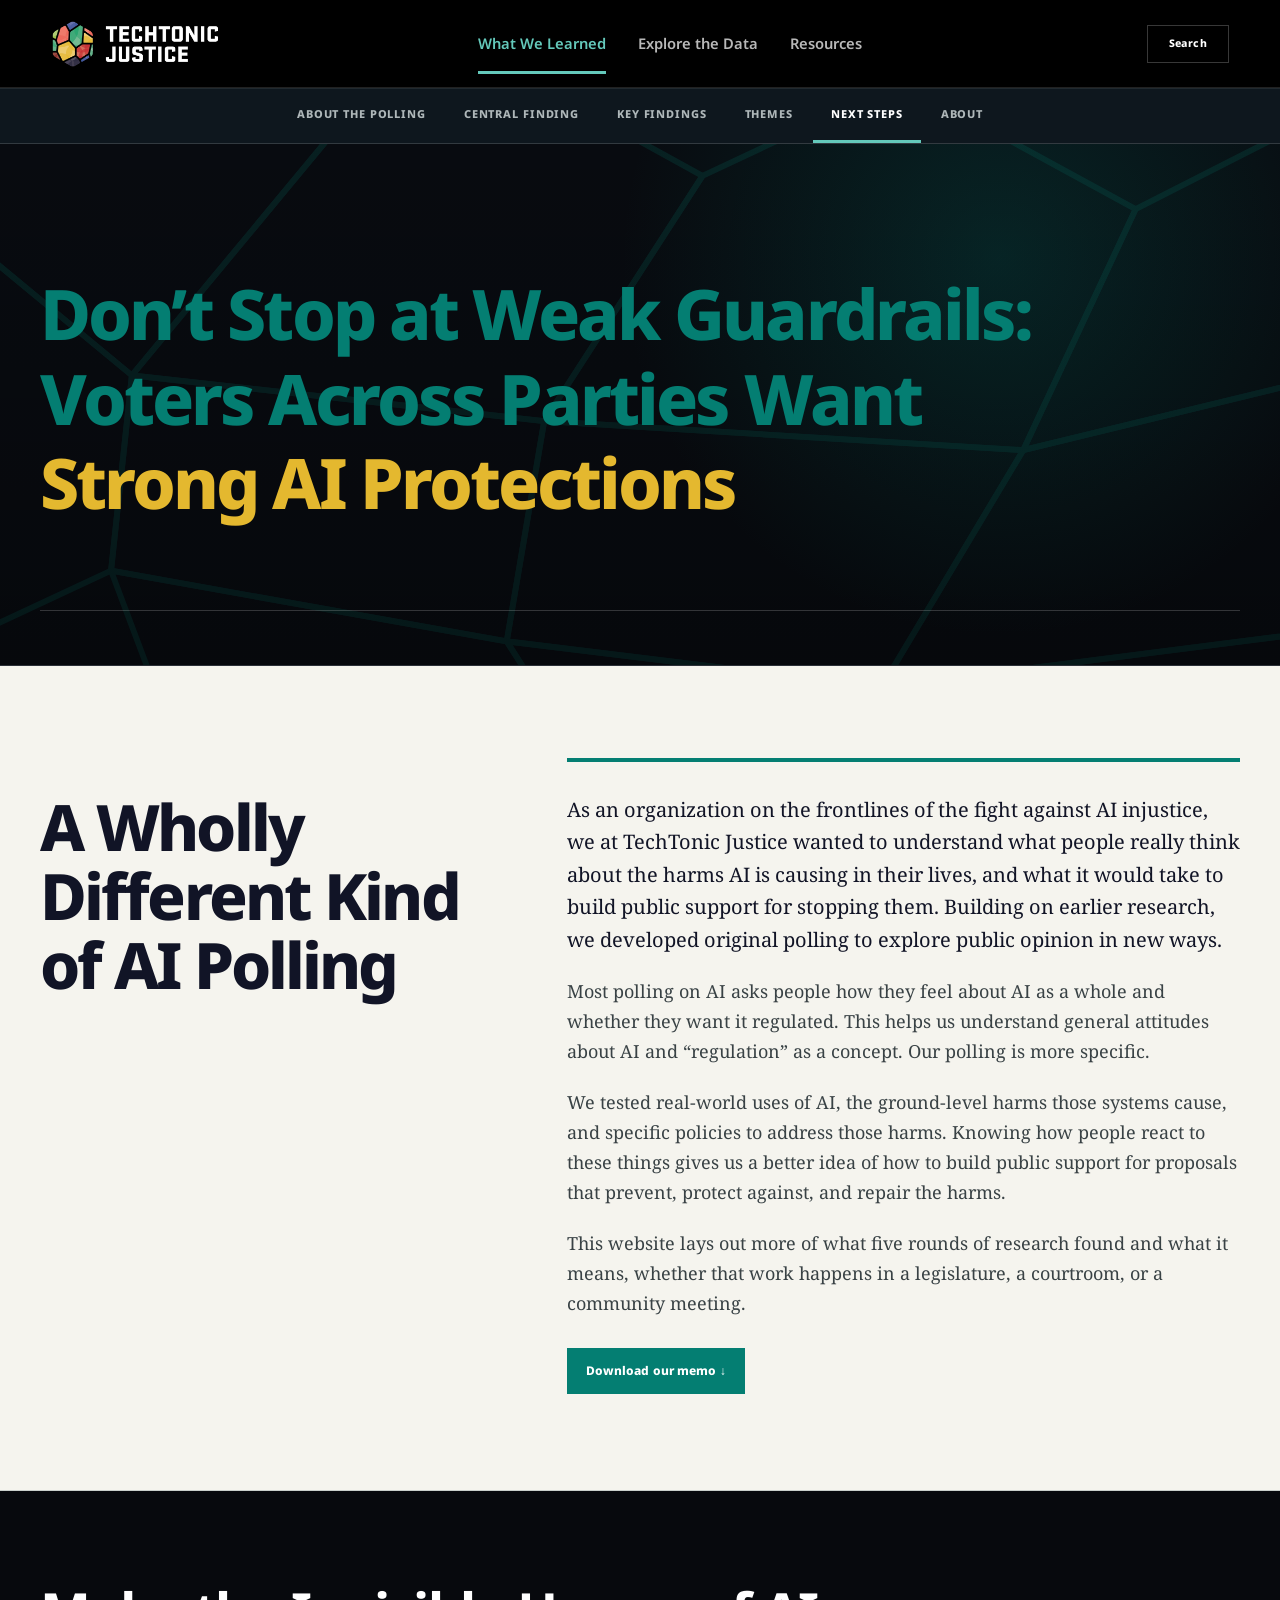
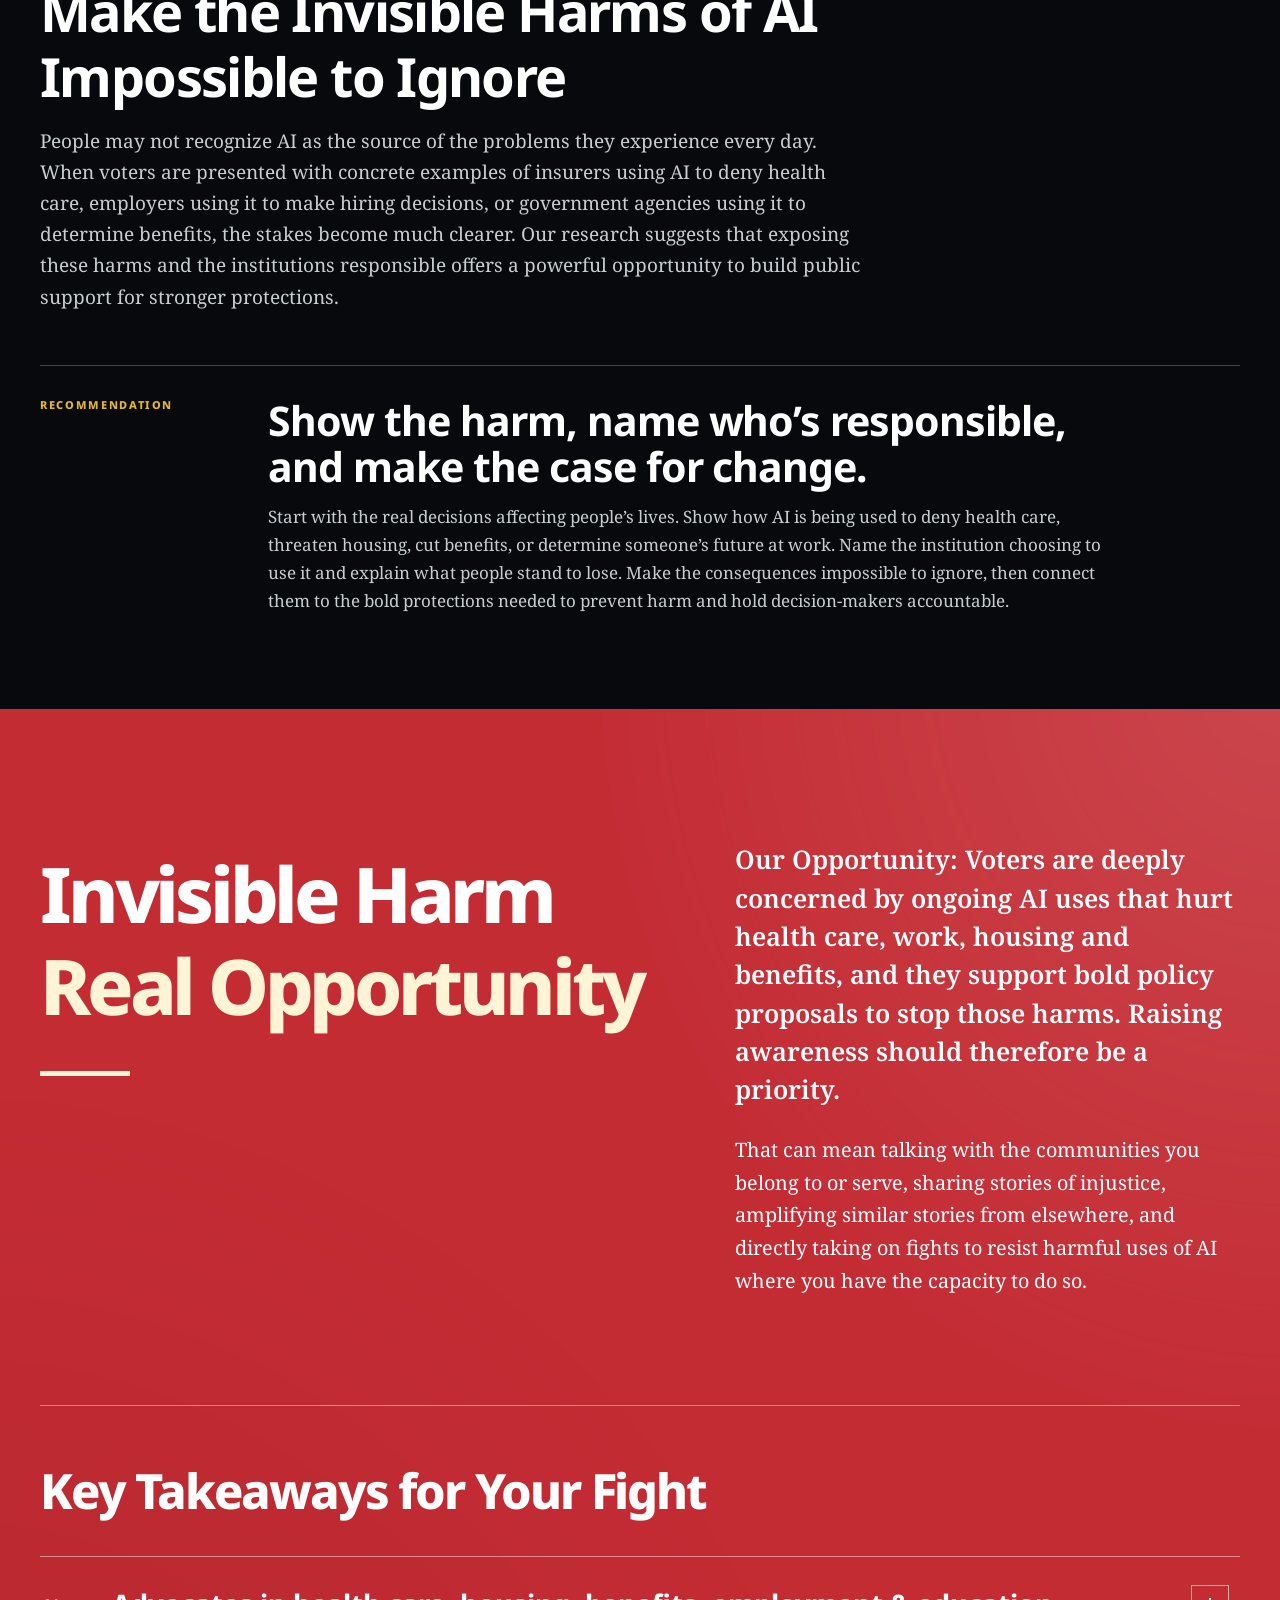
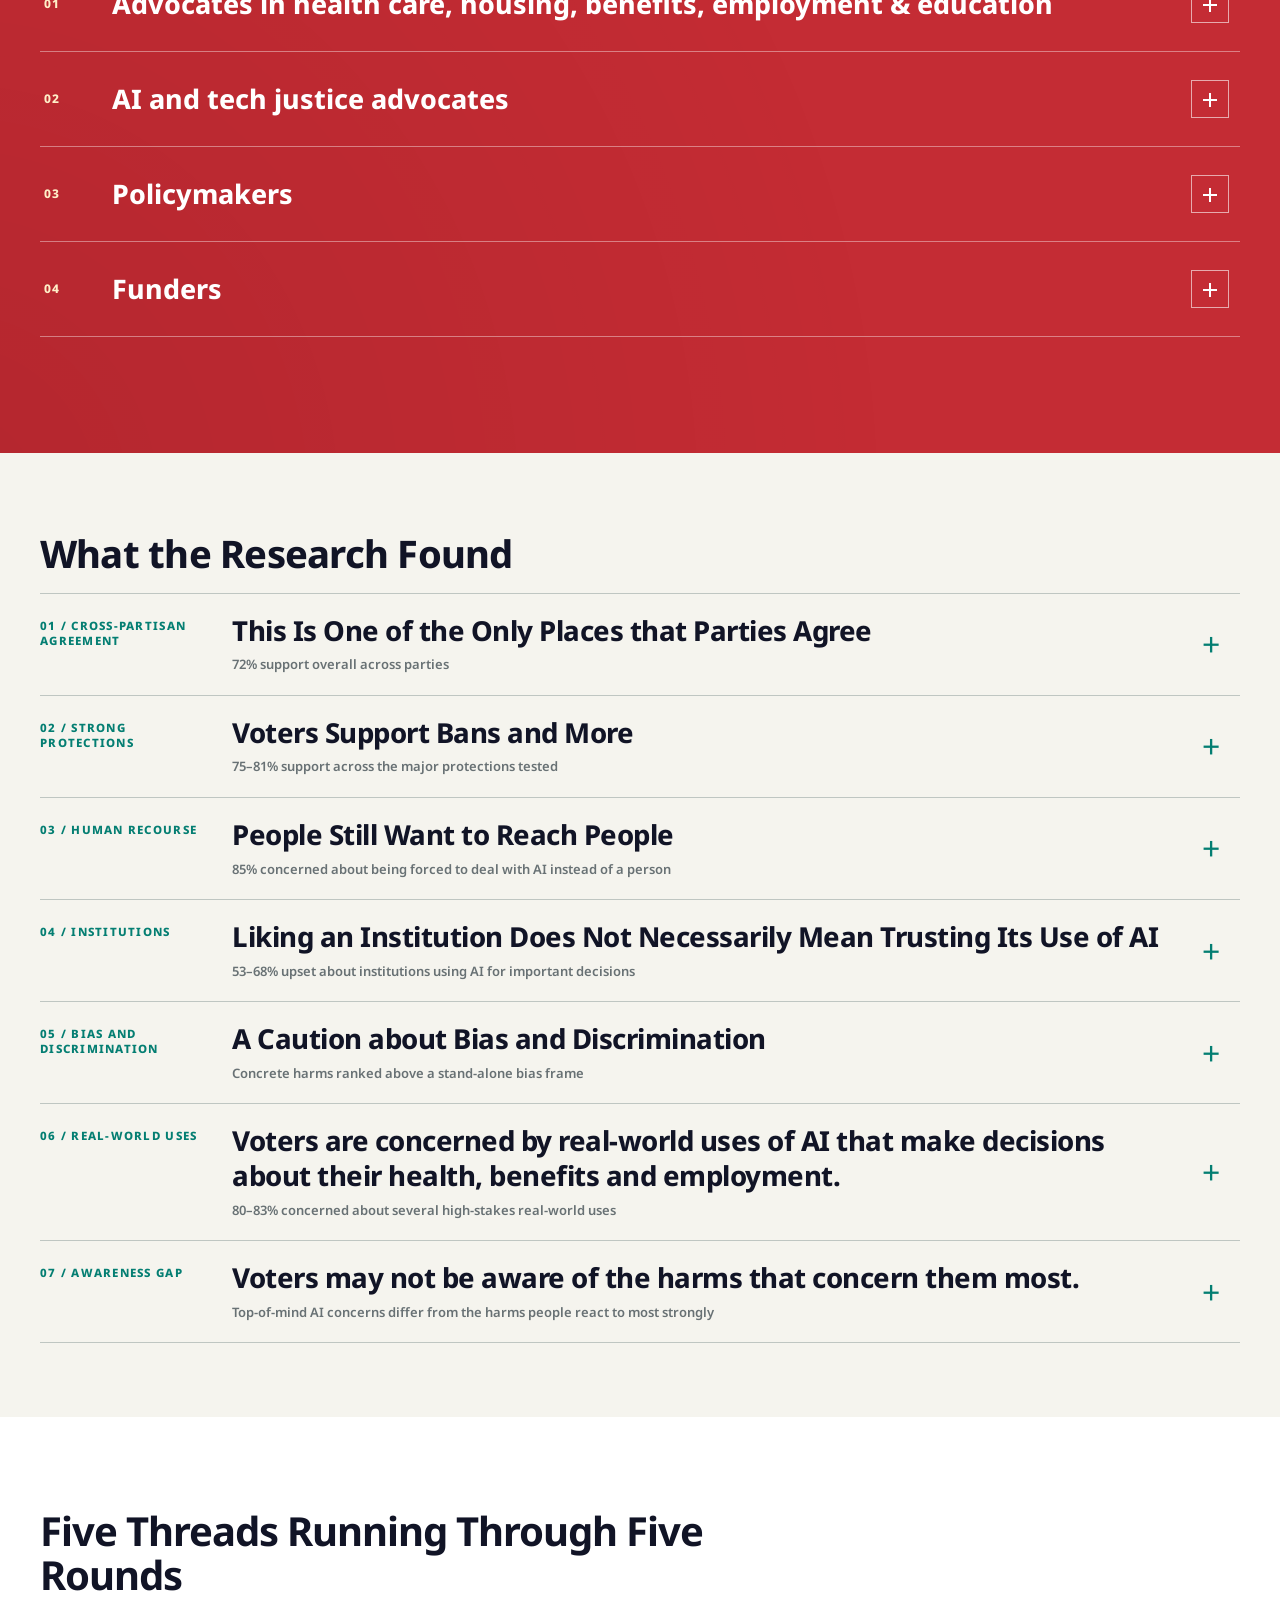
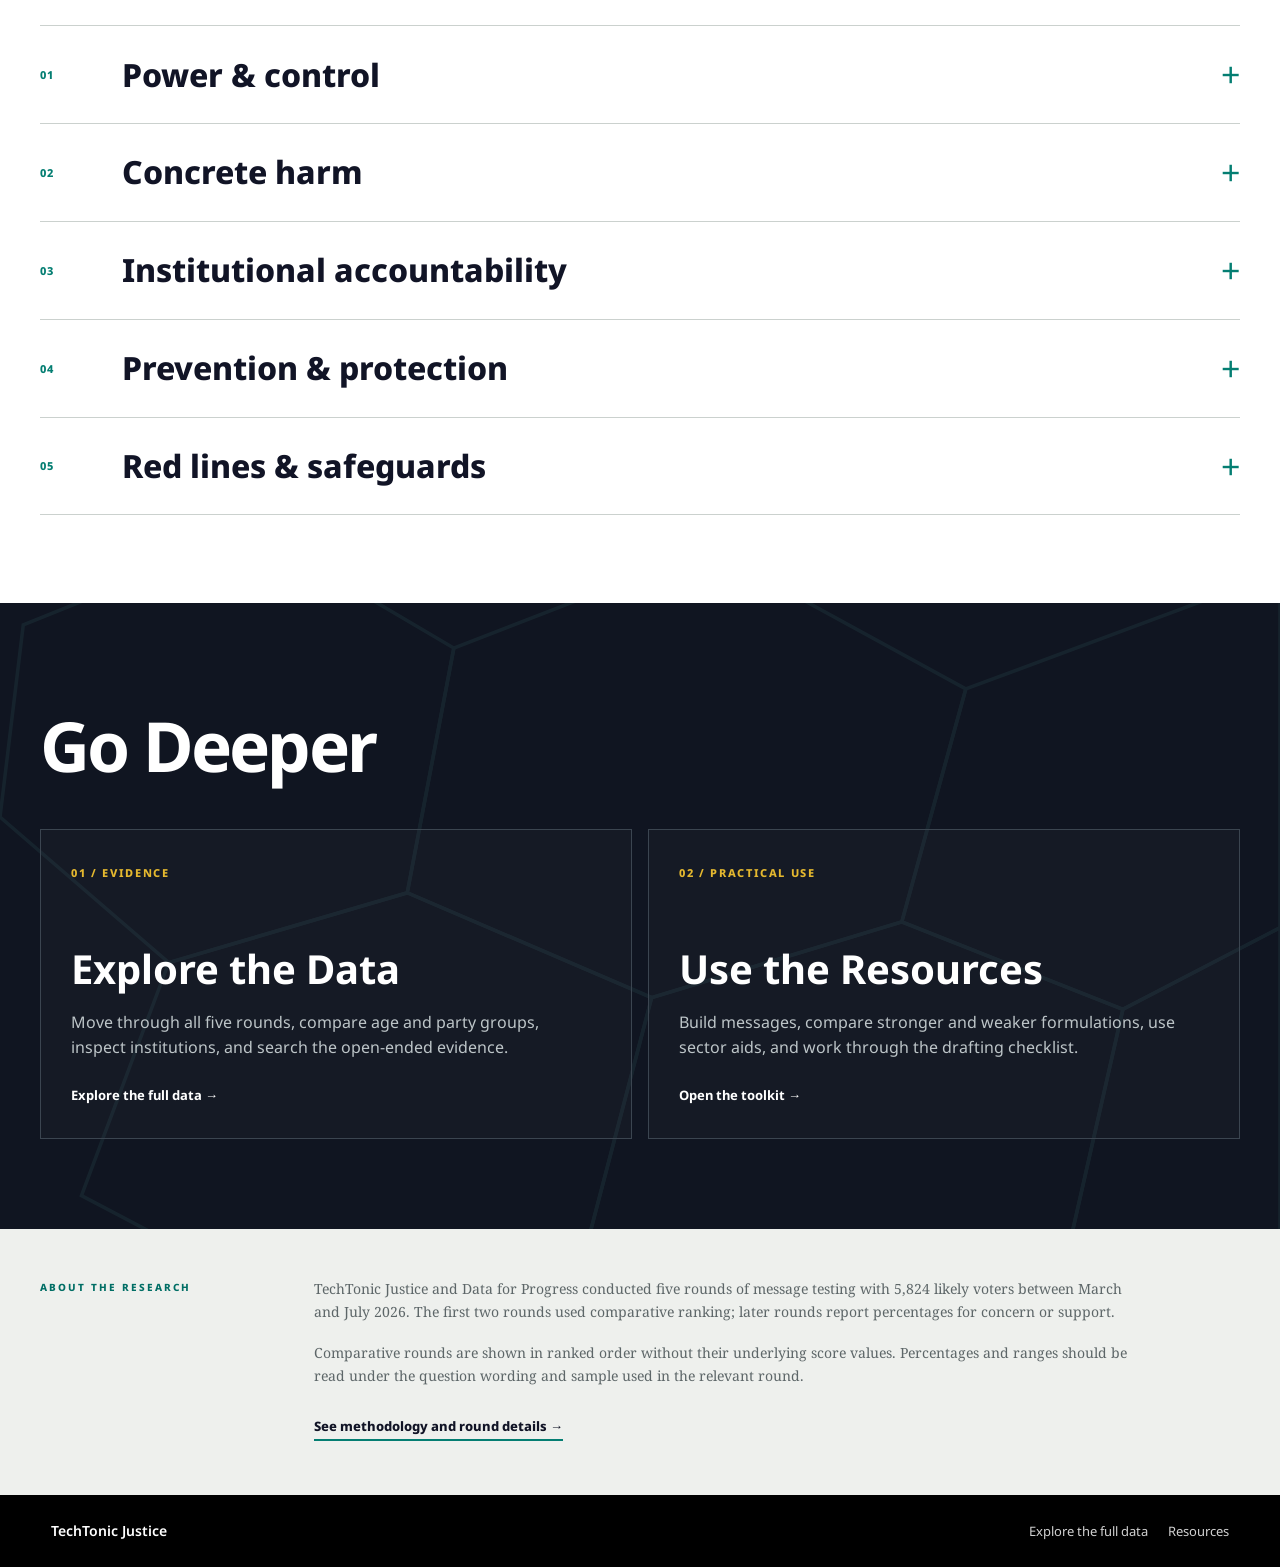
==== index.html @ e5128588 "Deploy fixed Discussion Questions heading and navigation label" ====
<!doctype html>
<html lang="en">
<head>
<meta charset="utf-8" />
<meta name="viewport" content="width=device-width, initial-scale=1" />
<title>TechTonic Justice — Message Testing Research</title>
<link rel="preconnect" href="https://fonts.googleapis.com">
<link rel="preconnect" href="https://fonts.gstatic.com" crossorigin>
<link href="https://fonts.googleapis.com/css2?family=Noto+Sans:wght@400;500;600;700;800&family=Noto+Serif:ital,wght@0,400;0,600;1,400;1,600&display=swap" rel="stylesheet">
<style>
:root{
  --jade:#047E72; --dark-blue:#2D2A40; --burnt:#83161E; --red:#C42C34;
  --green:#00A26A; --lime:#92B93E; --medium-blue:#395399; --earth:#AB604D;
  --marigold:#E4B82F; --coral:#EC5E55; --light-gray:#F1F2F2; --black:#000; --white:#fff;
  --accent:#047E72; --scene-bg:#fff; --scene-text:#111426;
}
*{box-sizing:border-box}
html,body{margin:0;width:100%;min-height:100%;background:#000;color:#111426}
body{font-family:"Noto Serif",Georgia,serif;overflow:hidden}
a,button{font:inherit}
.app{height:100vh;min-height:720px;display:grid;grid-template-rows:88px 1fr 72px;background:#000}
.header{background:#000;color:#fff;display:flex;align-items:center;justify-content:space-between;padding:0 5.2vw;border-bottom:1px solid rgba(255,255,255,.13)}
.logo{height:50px;width:auto;display:block}
.nav{display:flex;gap:44px;align-items:center;font-family:"Noto Sans",Arial,sans-serif;font-size:15px;font-weight:600}
.nav a{color:#fff;text-decoration:none;opacity:.72;padding:31px 0 25px;border-bottom:3px solid transparent}
.nav a.active{opacity:1;border-bottom-color:var(--jade)}
.ux-site-search-trigger{min-width:82px;height:38px;margin-left:24px;padding:0 12px;border:1px solid rgba(255,255,255,.22);background:transparent;color:#fff;font-family:"Noto Sans",Arial,sans-serif;font-size:10.5px;font-weight:700;letter-spacing:.04em;cursor:pointer}
.ux-site-search-trigger:hover{background:rgba(255,255,255,.04)}
.stage{position:relative;overflow:hidden;background:var(--scene-bg);color:var(--scene-text);transition:background .55s ease,color .55s ease}
.stage::before{content:"";position:absolute;inset:0;pointer-events:none;opacity:.07;background-image:url("data:image/svg+xml,%3Csvg xmlns='http://www.w3.org/2000/svg' viewBox='0 0 800 600'%3E%3Cg fill='none' stroke='%23047E72' stroke-width='7'%3E%3Cpath d='M25 70 155 15 260 85 240 235 110 280 0 205Z'/%3E%3Cpath d='M260 85 400 25 535 110 510 255 370 300 240 235Z'/%3E%3Cpath d='M535 110 700 45 800 120 800 290 650 330 510 255Z'/%3E%3Cpath d='M110 280 240 235 370 300 350 455 205 500 80 425Z'/%3E%3Cpath d='M370 300 510 255 650 330 620 485 485 540 350 455Z'/%3E%3Cpath d='M650 330 800 290 800 600 620 485Z'/%3E%3C/g%3E%3C/svg%3E");background-size:cover;background-position:right center}
.scene{position:absolute;inset:0;display:grid;grid-template-columns:minmax(0,1.28fr) minmax(370px,.72fr);opacity:1;transform:translateY(0);transition:opacity .38s ease,transform .38s ease}
.stage.changing .scene{opacity:0;transform:translateY(18px)}
.story{position:relative;z-index:2;padding:5.8vh 5vw 8.5vh 6vw;display:flex;flex-direction:column;justify-content:center;min-width:0}
.eyebrow{font-family:"Noto Sans",Arial,sans-serif;font-size:12px;letter-spacing:.24em;text-transform:uppercase;font-weight:700;color:var(--accent);margin-bottom:18px}
.scene-index{display:flex;align-items:center;gap:12px;font-family:"Noto Sans",Arial,sans-serif;font-size:13px;font-weight:700;letter-spacing:.08em;text-transform:uppercase;margin-bottom:25px;opacity:.72}
.scene-index .rule{width:48px;height:3px;background:var(--accent)}
.title{font-family:"Noto Sans",Arial,sans-serif;font-weight:800;letter-spacing:-.052em;line-height:.94;font-size:clamp(58px,5.5vw,96px);max-width:980px;margin:0 0 28px;color:inherit}
.title .just{color:var(--accent)}
.stage.intro .title{font-size:clamp(46px,4.15vw,70px);line-height:1.02;letter-spacing:-.045em;max-width:920px}
.stage.intro .title .just{display:block;font-size:clamp(72px,6.1vw,108px);line-height:.94;letter-spacing:-.055em;margin-top:18px}
.lede{font-size:clamp(21px,1.65vw,29px);line-height:1.46;max-width:820px;margin:0 0 36px;color:inherit;opacity:.83}
.headline-block{max-width:900px;border-top:1px solid rgba(17,20,38,.18);padding-top:24px;display:grid;grid-template-columns:240px 1fr;gap:28px}
.stage.dark .headline-block{border-top-color:rgba(255,255,255,.20)}
.headline-label{font-family:"Noto Sans",Arial,sans-serif;font-size:12px;letter-spacing:.18em;text-transform:uppercase;font-weight:700;color:var(--accent)}
.headline-copy{font-size:18px;line-height:1.55;opacity:.78}
.visual{position:relative;z-index:2;background:#000;color:#fff;display:flex;align-items:center;justify-content:center;padding:5vh 4.4vw;overflow:hidden;border-left:1px solid rgba(0,0,0,.10)}
.visual::before{content:"";position:absolute;inset:-7%;opacity:.20;background-image:url("data:image/svg+xml,%3Csvg xmlns='http://www.w3.org/2000/svg' viewBox='0 0 600 800'%3E%3Cg fill='none' stroke='%23ffffff' stroke-width='4'%3E%3Cpath d='M62 18 206 0 306 102 284 250 146 294 18 188Z'/%3E%3Cpath d='M306 102 442 52 600 138 600 280 470 330 284 250Z'/%3E%3Cpath d='M18 188 146 294 130 446 20 496 0 430 0 220Z'/%3E%3Cpath d='M146 294 284 250 470 330 440 500 268 554 130 446Z'/%3E%3Cpath d='M470 330 600 280 600 540 540 574 440 500Z'/%3E%3Cpath d='M20 496 130 446 268 554 240 722 92 770 0 680 0 526Z'/%3E%3Cpath d='M268 554 440 500 540 574 512 746 354 800 240 722Z'/%3E%3Cpath d='M540 574 600 540 600 800 512 746Z'/%3E%3C/g%3E%3C/svg%3E");background-size:cover}
.visual::after{content:"";position:absolute;inset:0;background:linear-gradient(180deg,color-mix(in srgb,var(--accent) 35%,transparent),transparent 44%,rgba(0,0,0,.32));opacity:.78}
.visual-inner{position:relative;z-index:2;width:100%;max-width:520px}
.visual-kicker{font-family:"Noto Sans",Arial,sans-serif;font-size:12px;letter-spacing:.22em;text-transform:uppercase;color:rgba(255,255,255,.72);margin-bottom:20px}
.intro-words{display:grid;gap:8px;margin-top:12px}
.intro-word{font-family:"Noto Sans",Arial,sans-serif;font-size:clamp(38px,4vw,66px);font-weight:800;letter-spacing:-.035em;line-height:1;color:#fff}
.intro-word:nth-child(1){color:var(--jade)} .intro-word:nth-child(2){color:var(--marigold)} .intro-word:nth-child(3){color:var(--coral)}
.big-number{font-family:"Noto Sans",Arial,sans-serif;font-size:clamp(96px,9vw,168px);line-height:.82;font-weight:800;letter-spacing:-.06em;color:var(--accent);margin:0 0 22px}
.visual h2{font-family:"Noto Sans",Arial,sans-serif;font-size:32px;line-height:1.1;margin:0 0 14px;color:#fff}
.visual p{font-size:18px;line-height:1.48;margin:0 0 28px;color:rgba(255,255,255,.85)}
.bars{display:flex;flex-direction:column;gap:14px}
.bar-row{display:grid;grid-template-columns:1fr 64px;gap:14px;align-items:end}
.bar-label{font-family:"Noto Sans",Arial,sans-serif;font-size:13px;line-height:1.25;color:#fff}
.track{height:10px;background:rgba(255,255,255,.14);border-radius:999px;overflow:hidden;margin-top:8px}
.fill{height:100%;background:linear-gradient(90deg,color-mix(in srgb,var(--accent) 78%,white),var(--accent));border-radius:999px}
.bar-value{font-family:"Noto Sans",Arial,sans-serif;font-weight:700;font-size:18px;text-align:right;color:#fff}
.method{margin-top:24px;padding-top:18px;border-top:1px solid rgba(255,255,255,.18);font-family:"Noto Sans",Arial,sans-serif;font-size:12px;line-height:1.5;color:rgba(255,255,255,.64)}
.controls{position:absolute;z-index:8;left:6vw;right:4.4vw;bottom:3.2vh;display:flex;align-items:center;gap:20px}
.progress{display:flex;gap:8px;flex:1;max-width:620px}
.segment{height:4px;flex:1;background:rgba(100,104,118,.22);overflow:hidden;border-radius:999px}.stage.dark .segment{background:rgba(255,255,255,.16)}
.segment span{display:block;height:100%;width:0;background:var(--accent)}
.segment.done span{width:100%}.segment.active span{animation:fill 3s linear forwards}
@keyframes fill{from{width:0}to{width:100%}}
.control{border:0;background:transparent;color:inherit;font-family:"Noto Sans",Arial,sans-serif;font-size:14px;font-weight:700;cursor:pointer;opacity:.76}.control:hover{opacity:1;text-decoration:underline}
.footer{background:#000;color:#fff;display:flex;align-items:center;justify-content:space-between;padding:0 5.2vw;font-family:"Noto Sans",Arial,sans-serif}
.footer-left{font-size:14px;font-weight:600}.footer-links{display:flex;gap:36px;font-size:13px}.footer a{color:#fff;text-decoration:none;opacity:.82}
.completion{position:absolute;inset:0;z-index:20;display:none;background:#fff;color:#111426;grid-template-columns:1.05fr .95fr}
.completion.show{display:grid}.completion-left{padding:9vh 7vw;display:flex;flex-direction:column;justify-content:center}.completion-right{background:#000;position:relative;display:flex;align-items:center;justify-content:center;padding:7vw;color:#fff;overflow:hidden}.completion-right::before{content:"";position:absolute;inset:0;opacity:.16;background-image:url("data:image/svg+xml,%3Csvg xmlns='http://www.w3.org/2000/svg' viewBox='0 0 600 800'%3E%3Cg fill='none' stroke='%23ffffff' stroke-width='4'%3E%3Cpath d='M62 18 206 0 306 102 284 250 146 294 18 188Z'/%3E%3Cpath d='M306 102 442 52 600 138 600 280 470 330 284 250Z'/%3E%3Cpath d='M18 188 146 294 130 446 20 496 0 430 0 220Z'/%3E%3Cpath d='M146 294 284 250 470 330 440 500 268 554 130 446Z'/%3E%3Cpath d='M470 330 600 280 600 540 540 574 440 500Z'/%3E%3Cpath d='M20 496 130 446 268 554 240 722 92 770 0 680 0 526Z'/%3E%3Cpath d='M268 554 440 500 540 574 512 746 354 800 240 722Z'/%3E%3Cpath d='M540 574 600 540 600 800 512 746Z'/%3E%3C/g%3E%3C/svg%3E");background-size:cover}.completion h1{font-family:"Noto Sans",Arial,sans-serif;font-size:clamp(60px,6vw,98px);line-height:.96;letter-spacing:-.05em;margin:0 0 26px}.completion p{font-size:24px;line-height:1.45;max-width:700px;margin:0 0 32px}.choices{display:flex;gap:14px;flex-wrap:wrap}.choice{font-family:"Noto Sans",Arial,sans-serif;font-weight:700;text-decoration:none;padding:14px 20px;border:2px solid #000;color:#000;background:#fff}.choice.primary{background:#000;color:#fff}.completion-right blockquote{position:relative;z-index:2;font-size:32px;line-height:1.42;margin:0;max-width:440px}
@media(max-width:980px){body{overflow:auto}.app{height:auto;min-height:100vh;grid-template-rows:76px auto 72px}.header{padding:0 24px}.logo{height:42px}.nav{gap:18px;font-size:12px}.ux-site-search-trigger{min-width:76px;height:34px;margin-left:12px}.nav a{padding:28px 0 22px}.stage{min-height:980px}.scene{grid-template-columns:1fr;position:relative}.story{padding:52px 28px 120px}.visual{padding:46px 28px 70px}.controls{left:28px;right:28px;bottom:28px}.headline-block{grid-template-columns:1fr;gap:10px}.footer{padding:0 24px}.completion.show{grid-template-columns:1fr}.completion-right{display:none}}
</style>
<style>
[hidden]{display:none!important}body.section-open{overflow:auto}body.section-open .app{height:auto;min-height:100vh;grid-template-rows:88px auto 72px}.section-view{min-height:calc(100vh - 120px);background:#f6f5f0;color:#111426;padding:8vh max(5vw,24px) 12vh}.section-heading{max-width:1000px;margin:0 auto 50px}.section-heading h1{font-size:clamp(3.5rem,9vw,9rem);line-height:.92;letter-spacing:-.065em;margin:28px 0}.section-heading h1 span{color:#047e72}.section-heading p{max-width:680px;font-size:clamp(1.1rem,2vw,1.5rem);line-height:1.45}.round-tabs{display:flex;gap:8px;overflow:auto;max-width:1100px;margin:0 auto 36px;padding-bottom:8px}.round-tabs button,.round-nav button,.theme-links button{cursor:pointer;border:1px solid #a6aaa8;background:transparent;padding:12px 18px;font:inherit;color:inherit;white-space:nowrap}.round-tabs button.active,.round-tabs button:hover,.round-nav button:hover:not(:disabled),.theme-links button:hover{background:#047e72;color:white;border-color:#047e72}.round-nav button:disabled{opacity:.3;cursor:default}.round{display:none;max-width:1100px;margin:auto;border-top:5px solid #047e72;padding:26px 0 50px}.round.active{display:block}.round-top,.round-meta,.evidence-label,.resource-row{display:flex;justify-content:space-between;gap:18px}.round-top{align-items:center}.round-nav{display:flex;gap:8px}.round h2{font-size:clamp(2.4rem,5.5vw,5rem);line-height:1;letter-spacing:-.04em;max-width:850px;margin:40px 0}.round-meta{flex-wrap:wrap;border-top:1px solid #bbb;border-bottom:1px solid #bbb;padding:18px 0;text-transform:uppercase;font-size:.85rem;letter-spacing:.1em}.tested{font-size:1.15rem;margin:28px 0}.evidence-rows{max-width:860px}.evidence-row{padding:13px 0}.evidence-label{font-size:1rem;line-height:1.3}.evidence-label b{white-space:nowrap}.evidence-track{height:7px;background:#e3e3df;margin-top:9px}.evidence-track span{display:block;height:100%;background:#047e72}.interpretation{font-size:1.4rem;max-width:770px;line-height:1.4;border-left:4px solid #e4b82f;padding-left:24px;margin:48px 0 24px}.method-note,.source-note,.cross-theme p{color:#4d5057;line-height:1.5;max-width:800px}.cross-theme,.source-note{max-width:1100px;margin:60px auto}.cross-theme{border-top:1px solid #aaa;padding-top:40px}.cross-theme h2,.practice h2{font-size:clamp(2rem,5vw,4rem);letter-spacing:-.04em}.theme-links{display:flex;gap:8px;flex-wrap:wrap}.resource-list{max-width:1100px;margin:auto}.resource-group{margin:55px 0}.resource-group h2{font-size:clamp(1.7rem,3vw,3rem);letter-spacing:-.03em}.resource-row{align-items:center;padding:24px 0;border-top:1px solid #aeb1ac;text-decoration:none;color:inherit}.resource-row:last-child{border-bottom:1px solid #aeb1ac}.resource-row:hover{color:#047e72}.resource-row strong,.resource-row small{display:block}.resource-row strong{font-size:1.25rem}.resource-row small{margin-top:7px;color:#52575b;line-height:1.4}.download{white-space:nowrap}.practice{max-width:1100px;margin:80px auto 0;background:#082421;color:white;padding:clamp(25px,5vw,70px)}.practice p{max-width:700px;line-height:1.5;font-size:1.2rem}.nav a.active{color:#047e72}@media(max-width:650px){.section-view{padding-top:55px}.round-top{align-items:flex-start;flex-direction:column}.round-nav button{padding:10px}.resource-row{align-items:flex-start}.download{font-size:.8rem}.round-meta{gap:10px}.section-heading{margin-bottom:30px}}
</style>
<style>
/* Keep the cinematic sequence readable and operable on touch screens. */
@media (max-width:980px){
  html,body{overflow-x:hidden}
  .app,body.section-open .app{height:auto;min-height:100dvh;display:flex;flex-direction:column}
  .header{flex:none;min-height:76px}
  .stage{min-height:0;overflow:visible}
  .scene{position:relative;inset:auto;display:flex;flex-direction:column}
  .story{padding:clamp(38px,6vw,70px) clamp(24px,5vw,54px) 42px;min-height:0}
  .visual{min-height:300px;padding:42px clamp(24px,5vw,54px);border-left:0;border-top:1px solid rgba(0,0,0,.12)}
  .visual-inner{max-width:650px}
  .controls{position:relative;inset:auto;display:flex;flex-wrap:wrap;gap:18px;padding:22px clamp(24px,5vw,54px) 28px;background:var(--scene-bg);color:var(--scene-text)}
  .progress{flex-basis:100%;max-width:none;order:-1}
  .control{min-height:44px;padding:8px 12px;margin-left:-12px}
  .completion.show{position:relative;inset:auto;display:grid;grid-template-columns:1fr}
  .stage:has(.completion.show) .scene,.stage:has(.completion.show) .controls{display:none}
  .completion-left{padding:65px clamp(24px,6vw,70px)}
  .completion-right{display:flex;min-height:250px;padding:50px clamp(24px,6vw,70px)}
  .footer{min-height:72px;gap:14px}
  .section-view{min-height:0}
}
@media (max-width:650px){
  .header{display:flex;flex-direction:column;align-items:stretch;gap:10px;padding:16px 20px 0}
  .logo{height:36px;max-width:100%;align-self:flex-start}
  .nav{width:100%;gap:8px;justify-content:space-between;font-size:11px;letter-spacing:-.015em}
  .nav a{padding:11px 0 13px;white-space:nowrap;text-align:center}
  .story{padding:40px 22px 34px}
  .title,.stage.intro .title{font-size:clamp(38px,10.5vw,58px);line-height:1.02;letter-spacing:-.045em;overflow-wrap:break-word}
  .stage.intro .title .just{font-size:clamp(48px,12vw,72px);margin-top:12px}
  .lede{font-size:18px;line-height:1.48;margin-bottom:28px}
  .headline-block{padding-top:18px}.headline-copy{font-size:16px}
  .visual{min-height:270px;padding:36px 22px 40px}
  .intro-word{font-size:clamp(32px,9vw,48px)}
  .big-number{font-size:clamp(74px,20vw,115px)}
  .visual h2{font-size:26px}.visual p{font-size:16px}
  .controls{padding:20px 22px 24px;gap:10px;justify-content:space-between}
  .control{font-size:14px;margin:0;padding:8px 10px}
  .completion-left{padding:56px 22px 42px}.completion h1{font-size:clamp(44px,12vw,68px)}
  .completion p{font-size:18px}.completion-right{min-height:210px;padding:35px 22px}
  .completion-right blockquote{font-size:22px}.choices{gap:10px}.choice{padding:12px 14px;font-size:13px}
  .footer{padding:18px 22px;align-items:flex-start;flex-direction:column;justify-content:center}
  .footer-left,.footer-links{font-size:11px}.footer-links{gap:20px;flex-wrap:wrap}
  .section-view{padding:42px 22px 80px}
  .section-heading h1{font-size:clamp(44px,12vw,72px);overflow-wrap:break-word}
  .round-tabs{margin-right:-22px;padding-right:22px;scrollbar-width:thin}
  .round h2{font-size:clamp(34px,9vw,52px);overflow-wrap:break-word}
  .round-meta{font-size:12px;letter-spacing:.04em}
  .evidence-label{gap:12px}.evidence-label span{min-width:0;overflow-wrap:anywhere}
  .evidence-label b{flex:none}.interpretation{font-size:18px;padding-left:16px;margin-top:36px}
  .resource-group{margin:42px 0}.resource-row{flex-direction:column;gap:12px;padding:19px 0}
  .resource-row strong{font-size:18px;overflow-wrap:anywhere}.download{font-size:13px}
  .practice{margin-top:55px}.practice p{font-size:17px}
}
@media (max-width:370px){.nav{font-size:10px;gap:5px}.nav a{white-space:normal;line-height:1.2;max-width:33%}}
@media (max-width:650px){
  .story{padding:27px 22px 24px}
  .eyebrow{font-size:10px;margin-bottom:12px;letter-spacing:.2em}
  .scene-index{font-size:11px;margin-bottom:18px}
  .title,.stage.intro .title{font-size:clamp(33px,9vw,43px);line-height:1.04;margin-bottom:20px}
  .stage.intro .title .just{font-size:clamp(42px,11vw,56px)}
  .lede{font-size:16px;line-height:1.43;margin-bottom:22px}
  .headline-block{gap:8px;padding-top:16px}
  .headline-label{font-size:10px}.headline-copy{font-size:15px;line-height:1.45}
  .scene{padding-bottom:90px}
  .controls{position:fixed;inset:auto 0 0;z-index:30;padding:10px 20px max(12px,env(safe-area-inset-bottom));gap:3px 8px;box-shadow:0 -8px 22px rgba(0,0,0,.17)}
  .progress{height:4px;gap:5px;margin-bottom:3px}
  .segment.active span{animation-duration:10s}
  .control{font-size:13px;min-height:38px}
  .visual{padding:30px 22px 35px;min-height:0}
  .visual-kicker{font-size:10px;margin-bottom:12px}
  .visual h2{font-size:24px}.visual p{font-size:15px;margin-bottom:20px}
  .big-number{font-size:clamp(68px,18vw,90px);margin-bottom:15px}
  .bar-row{grid-template-columns:minmax(0,1fr) 52px;gap:8px}
  .bar-label{font-size:12px}.bar-value{font-size:15px}
  .stage:has(.completion.show) .scene{padding-bottom:0}
}
@media (max-width:650px){
  body:not(.section-open){overflow:hidden}
  body:not(.section-open) .app{height:100dvh;min-height:0;overflow:hidden}
  body:not(.section-open) .header{flex:none;padding:10px 18px 0;gap:5px}
  body:not(.section-open) .logo{height:29px}
  body:not(.section-open) .nav{font-size:10px}
  body:not(.section-open) .nav a{padding:8px 0 10px}
  body:not(.section-open) .stage{flex:1;min-height:0;overflow:hidden}
  body:not(.section-open) .footer{display:none}
  .scene{position:absolute;inset:0;display:flex;flex-direction:column;padding-bottom:64px}
  .story{flex:none;min-height:0;max-height:53%;overflow:hidden;padding:17px 20px 12px;justify-content:center}
  .eyebrow{font-size:9px;letter-spacing:.13em;margin-bottom:6px}
  .scene-index{font-size:10px;margin-bottom:9px;gap:8px}.scene-index .rule{width:27px;height:2px}
  .title,.stage.intro .title{font-size:clamp(27px,7.5vw,37px);line-height:1.03;margin:0 0 10px}
  .stage.intro .title{font-size:0;line-height:1;margin-bottom:10px}
  .stage.intro .title .just{font-size:clamp(38px,10vw,52px);line-height:1.01;margin:0}
  .lede{font-size:13px;line-height:1.33;margin:0 0 10px}
  .headline-block{padding-top:9px;gap:3px}
  .headline-label{font-size:9px;letter-spacing:.12em}
  .headline-copy{font-size:12px;line-height:1.3}
  .visual{flex:1;min-height:0;overflow:hidden;align-items:center;padding:12px 20px 16px}
  .visual-kicker{font-size:9px;letter-spacing:.15em;margin-bottom:6px}
  .intro-words{display:flex;flex-wrap:wrap;gap:5px 12px;margin-top:5px}
  .intro-word{font-size:clamp(17px,5vw,24px)}
  .big-number{font-size:clamp(45px,13vw,65px);margin-bottom:5px}
  .visual h2{font-size:18px;line-height:1.1;margin-bottom:5px}
  .visual p{font-size:12px;line-height:1.3;margin-bottom:9px}
  .bars{gap:6px}.bar-row{grid-template-columns:minmax(0,1fr) 44px;gap:7px}
  .bar-row:nth-child(n+3),.method{display:none}
  .bar-label{font-size:10px}.bar-value{font-size:12px}.track{height:5px;margin-top:3px}
  .method{font-size:10px;margin-top:8px;padding-top:7px;line-height:1.3}
  .controls{padding:7px 17px max(8px,env(safe-area-inset-bottom));gap:0 7px}
  .progress{height:3px;margin-bottom:1px}.control{font-size:12px;min-height:34px}
  .segment.active span{animation-duration:5s}
  .completion.show{height:100%;overflow:auto}
  .completion-left{padding:25px 20px}.completion h1{font-size:clamp(38px,10vw,52px);margin-bottom:12px}
  .completion p{font-size:14px;margin-bottom:18px}.completion-right{display:none}
}
@media (max-width:650px) and (max-height:620px){
  .story{max-height:55%;padding-top:10px;padding-bottom:8px}
  .title,.stage.intro .title .just{font-size:30px}
  .lede{font-size:12px}.headline-copy{font-size:11px}
  .visual p,.method{display:none}
}
/* Phone tour: one cinematic frame per viewport. Full detail remains in Explore. */
@media (prefers-reduced-motion:reduce){.segment.active span{animation:none;width:100%}.scene,.stage{transition:none}}
.stage.paused .segment.active span{animation-play-state:paused}

</style><link rel="stylesheet" href="explore.css?v=3" /><link rel="stylesheet" href="resources.css?v=3" /><link rel="stylesheet" href="completion.css?v=1" /><link rel="stylesheet" href="responsive.css?v=1" /></head>
<body>
<div class="app">
  <header class="header">
    <a class="ttj-logo-link" href="https://www.techtonicjustice.org/" target="_blank" rel="noopener noreferrer" aria-label="Visit TechTonic Justice website (opens in a new tab)" style="display:inline-flex;align-items:center;flex-shrink:0"><img class="logo" src="[data-uri]" alt="TechTonic Justice" /></a>
    <nav class="nav" aria-label="Primary">
      <a class="active" href="#tour">What We Learned</a>
      <a href="#explore">Explore the Data</a>
      <a href="#resources">Resources</a>
    </nav>
    <button type="button" class="ux-site-search-trigger" aria-haspopup="dialog" aria-controls="ux-site-search" aria-expanded="false"><span>Search</span></button>
  </header>
  <main class="stage" id="tour" aria-live="polite">
    <div class="scene" id="scene">
      <section class="story">
        <div class="eyebrow" id="eyebrow"></div>
        <div class="scene-index"><span class="rule"></span><span id="sceneIndex"></span></div>
        <h1 class="title" id="title"></h1>
        <p class="lede" id="lede"></p>
        <div class="headline-block" id="headlineBlock">
          <div class="headline-label" id="headlineLabel"></div>
          <div class="headline-copy" id="headlineCopy"></div>
        </div>
      </section>
      <aside class="visual" aria-label="Supporting evidence">
        <div class="visual-inner" id="visualInner"></div>
      </aside>
    </div>
    <div class="controls">
      <div class="progress" id="progress"></div>
      <button class="control" id="pauseBtn" type="button">Pause</button>
      <button class="control" id="prevBtn" type="button">Previous</button>
      <button class="control" id="nextBtn" type="button">Next</button>
    </div>
    <section class="completion" id="completion">
      <div class="completion-left">
        <div class="eyebrow">Tour complete</div>
        <h1>The Message is Clear<span class="completion-ellipsis">...</span><span class="completion-line">It is not <em>(just)</em> about AI<span class="completion-stop">.</span></span></h1>
        <p>Explore the five rounds of evidence, or use the practical resources to put the findings to work.</p>
        <div class="choices">
          <a class="choice primary" href="#explore">Explore the full data</a>
          <a class="choice" href="#resources">Use the resources</a>
          <button class="choice" id="restartBtn" type="button">Restart the tour</button>
        </div>
      </div>
      <div class="completion-right"><blockquote><span>POWER</span><span>CONSEQUENCES</span><span>RESPONSIBILITY</span></blockquote></div>
    </section>
  </main>
<section class="section-view" id="data-view" hidden><div class="section-heading"><div class="eyebrow">02 / Evidence</div><h1>Explore the data<span>.</span></h1><p>Five rounds of TechTonic Justice + Data for Progress research.</p></div><div class="round-tabs" role="group" aria-label="Research rounds"><button type="button" data-go="1" aria-label="Round 01">01</button><button type="button" data-go="2" aria-label="Round 02">02</button><button type="button" data-go="3" aria-label="Round 03">03</button><button type="button" data-go="4" aria-label="Round 04">04</button><button type="button" data-go="5" aria-label="Round 05">05</button></div><article class="round" id="round-1" data-round="1"><div class="round-top"><div class="eyebrow">Round 01</div><div class="round-nav"><button type="button" data-go="0" disabled>← Previous</button><button type="button" data-go="2" >Next →</button></div></div><h2>Main concerns about government use of AI</h2><div class="round-meta"><span>Mar 6–9, 2026</span><span>N=1,242 likely voters</span><span>Ranked comparison</span></div><p class="tested">Tested: main concerns about government use of ai</p><div class="evidence-rows"><div class="evidence-row"><div class="evidence-label"><span>Public services harder to use</span><b>Highest</b></div></div><div class="evidence-row"><div class="evidence-label"><span>One mistake harms millions</span><b>Second</b></div></div><div class="evidence-row"><div class="evidence-label"><span>Misleading the public with fake media</span><b>Third</b></div></div><div class="evidence-row"><div class="evidence-label"><span>No one takes responsibility for harm</span><b>Fourth</b></div></div><div class="evidence-row"><div class="evidence-label"><span>Wrongful fraud flags or benefit cuts</span><b>Fifth</b></div></div></div><p class="interpretation"><strong>What this suggests.</strong> Concrete consequences and service failures outranked abstract technical warnings.</p><p class="method-note">Items are shown in ranked order. Comparative score values are not displayed.</p></article><article class="round" id="round-2" data-round="2"><div class="round-top"><div class="eyebrow">Round 02</div><div class="round-nav"><button type="button" data-go="1" >← Previous</button><button type="button" data-go="3" >Next →</button></div></div><h2>Which broader AI harms feel most serious?</h2><div class="round-meta"><span>Mar 20–23, 2026</span><span>N=1,193 likely voters</span><span>Ranked comparison</span></div><p class="tested">Tested: which broader ai harms feel most serious?</p><div class="evidence-rows"><div class="evidence-row"><div class="evidence-label"><span>Insurer AI denies doctor-recommended care</span><b>Highest</b></div></div><div class="evidence-row"><div class="evidence-label"><span>Data centers strain water and power</span><b>Second</b></div></div><div class="evidence-row"><div class="evidence-label"><span>Government outsources programs to tech firms</span><b>Third</b></div></div><div class="evidence-row"><div class="evidence-label"><span>Benefits, housing or jobs cut without accountability</span><b>Fourth</b></div></div><div class="evidence-row"><div class="evidence-label"><span>Tracking data without meaningful consent</span><b>Fifth</b></div></div></div><p class="interpretation"><strong>What this suggests.</strong> The insurer denying doctor-recommended care was the standout relative concern.</p><p class="method-note">Items are shown in ranked order. Comparative score values are not displayed.</p></article><article class="round" id="round-3" data-round="3"><div class="round-top"><div class="eyebrow">Round 03</div><div class="round-nav"><button type="button" data-go="2" >← Previous</button><button type="button" data-go="4" >Next →</button></div></div><h2>Who controls consequential AI decisions?</h2><div class="round-meta"><span>Apr 24–27, 2026</span><span>N=1,167 likely voters</span><span>At least somewhat upset · %</span></div><p class="tested">Tested: who controls consequential ai decisions?</p><div class="evidence-rows"><div class="evidence-row"><div class="evidence-label"><span>Health insurance companies</span><b>68%</b></div><div class="evidence-track"><span style="width:68.0%"></span></div></div><div class="evidence-row"><div class="evidence-label"><span>Landlords</span><b>67%</b></div><div class="evidence-track"><span style="width:67.0%"></span></div></div><div class="evidence-row"><div class="evidence-label"><span>Private companies running public programs</span><b>67%</b></div><div class="evidence-track"><span style="width:67.0%"></span></div></div><div class="evidence-row"><div class="evidence-label"><span>State government officials</span><b>66%</b></div><div class="evidence-track"><span style="width:66.0%"></span></div></div><div class="evidence-row"><div class="evidence-label"><span>Big Tech companies</span><b>64%</b></div><div class="evidence-track"><span style="width:64.0%"></span></div></div><div class="evidence-row"><div class="evidence-label"><span>Employer</span><b>53%</b></div><div class="evidence-track"><span style="width:53.0%"></span></div></div></div><p class="interpretation"><strong>What this suggests.</strong> Even comparatively trusted institutions drew unease when placed in charge of consequential decisions.</p><p class="method-note">Percentages are shares of respondents under the question wording shown. Ranges preserve the source's split-sample or version variation.</p></article><article class="round" id="round-4" data-round="4"><div class="round-top"><div class="eyebrow">Round 04</div><div class="round-nav"><button type="button" data-go="3" >← Previous</button><button type="button" data-go="5" >Next →</button></div></div><h2>Concrete harms and lived consequences</h2><div class="round-meta"><span>Jul 2–5, 2026</span><span>N=1,164 likely voters</span><span>Extremely or very concerned · %</span></div><p class="tested">Tested: concrete harms and lived consequences</p><div class="evidence-rows"><div class="evidence-row"><div class="evidence-label"><span>Doctor-recommended treatment denied</span><b>73%</b></div><div class="evidence-track"><span style="width:73.0%"></span></div></div><div class="evidence-row"><div class="evidence-label"><span>Social Security or disability cut off</span><b>72%</b></div><div class="evidence-track"><span style="width:72.0%"></span></div></div><div class="evidence-row"><div class="evidence-label"><span>Falsely accused of benefits fraud</span><b>71%</b></div><div class="evidence-track"><span style="width:71.0%"></span></div></div><div class="evidence-row"><div class="evidence-label"><span>Charged more for groceries</span><b>71%</b></div><div class="evidence-track"><span style="width:71.0%"></span></div></div><div class="evidence-row"><div class="evidence-label"><span>Job rejection with no human involved</span><b>70%</b></div><div class="evidence-track"><span style="width:70.0%"></span></div></div><div class="evidence-row"><div class="evidence-label"><span>Forced to deal with AI instead of a person</span><b>69%</b></div><div class="evidence-track"><span style="width:69.0%"></span></div></div></div><p class="interpretation"><strong>What this suggests.</strong> Specific losses in care, benefits, prices and human recourse generated high concern. The separate forced-choice priority is a different measure.</p><p class="method-note">Percentages are shares of respondents under the question wording shown. Ranges preserve the source's split-sample or version variation.</p></article><article class="round" id="round-5" data-round="5"><div class="round-top"><div class="eyebrow">Round 05</div><div class="round-nav"><button type="button" data-go="4" >← Previous</button><button type="button" data-go="6" disabled>Next →</button></div></div><h2>What rules are people willing to support?</h2><div class="round-meta"><span>Jul 24–27, 2026</span><span>N=1,058 likely voters</span><span>Support · % or reported range</span></div><p class="tested">Tested: what rules are people willing to support?</p><div class="evidence-rows"><div class="evidence-row"><div class="evidence-label"><span>Meaningful penalties</span><b>77–81%</b></div><div class="evidence-track"><span style="width:77.0%"></span></div></div><div class="evidence-row"><div class="evidence-label"><span>Off switches</span><b>79–80%</b></div><div class="evidence-track"><span style="width:79.0%"></span></div></div><div class="evidence-row"><div class="evidence-label"><span>Safety proof before release</span><b>79–80%</b></div><div class="evidence-track"><span style="width:79.0%"></span></div></div><div class="evidence-row"><div class="evidence-label"><span>High-stakes bans</span><b>70–80%</b></div><div class="evidence-track"><span style="width:70.0%"></span></div></div><div class="evidence-row"><div class="evidence-label"><span>Safety proof before use</span><b>77%</b></div><div class="evidence-track"><span style="width:77.0%"></span></div></div><div class="evidence-row"><div class="evidence-label"><span>Community boards with legal authority</span><b>74–75%</b></div><div class="evidence-track"><span style="width:74.0%"></span></div></div></div><p class="interpretation"><strong>What this suggests.</strong> The full policy package had 72% support. Ranges reflect versions or split samples and should not be treated as single estimates.</p><p class="method-note">Percentages are shares of respondents under the question wording shown. Ranges preserve the source's split-sample or version variation.</p></article><p class="source-note">Source: TTJ Message Testing Cheat Sheet, September 2026. Rounds 1 and 2 are shown in ranked order; the other rounds report percentages. Question wording, samples and methods vary across rounds.</p><div class="cross-theme"><div class="eyebrow">Follow the themes</div><h2>Follow the themes.</h2><div class="theme-links"><button data-go="2">Concrete harm →</button><button data-go="3">Institutional power →</button><button data-go="4">Human recourse →</button><button data-go="5">Public protection →</button></div></div></section><section class="section-view" id="resources-view" hidden>
  <div class="use-heading">
    <div class="eyebrow">03 / Practical use</div>
    <h1>Use the research<span>.</span></h1>
    <p>Choose a resource or build a message grounded in the findings.</p>
  </div>

  <div class="use-resources" aria-label="Practical resources">
    <div class="eyebrow">Practical resources</div>
    <p class="resource-swipe-hint">Swipe to explore all three resource groups →</p>
    <div class="use-paths">
      <section class="use-path" data-number="01">
        <h2>Movement organizations</h2>
        <p>Message guidance and concise references for organizers and advocates.</p>
        <a aria-disabled="true">Movement pamphlet <span aria-hidden="true">→</span></a>
        <a aria-disabled="true">Movement one-page cheat sheet <span aria-hidden="true">→</span></a>
      </section>
      <section class="use-path" data-number="02">
        <h2>Policymakers</h2>
        <p>Research and framework documents for legislative and policy work.</p>
        <a aria-disabled="true">Policymaker pamphlet <span aria-hidden="true">→</span></a>
        <a aria-disabled="true">Policymaker one-page cheat sheet <span aria-hidden="true">→</span></a>
      </section>
      <section class="use-path" data-number="03">
        <h2>Start with the evidence</h2>
        <p>See the five rounds and how each result should be read.</p>
        <a aria-disabled="true">Message Testing Cheat Sheet <span aria-hidden="true">→</span></a>
        <a href="#explore" data-section="explore">Explore methods and results <span aria-hidden="true">→</span></a>
      </section>
    </div>
  </div>

  <section class="message-builder" aria-labelledby="builder-title">
    <div class="eyebrow">Build a message</div>
    <h2 id="builder-title">Try the message formula.</h2>
    <p>Start with a real-world scenario. Adjust the four parts to make a working draft.</p>
    <label class="scenario-label" for="message-scenario">Choose a scenario</label>
    <select id="message-scenario">
      <option value="">Choose…</option>
      <option value="health">Health care</option>
      <option value="benefits">Public benefits</option>
      <option value="housing">Housing</option>
    </select>
    <div class="mobile-steps"><span id="step-status">Step 1 of 4: Person</span><div><button type="button" id="step-back" disabled>Back</button><button type="button" id="step-next">Next →</button></div></div>
    <div class="formula-fields">
      <label class="current">Person<input id="message-person" type="text" placeholder="Who is affected?" /></label>
      <label>Decision-maker<input id="message-decision" type="text" placeholder="Who makes the decision?" /></label>
      <label>Action<input id="message-action" type="text" placeholder="What do they do?" /></label>
      <label>Consequence<input id="message-consequence" type="text" placeholder="What happens to the person?" /></label>
    </div>
    <div class="message-output" aria-live="polite">
      <div><span class="eyebrow">Your draft</span><p id="message-preview">Select a scenario or enter the four parts to build a draft.</p></div>
      <button id="copy-message" type="button" disabled>Copy draft</button>
    </div>
    <p class="builder-note">This is a drafting aid based on examples in the movement pamphlet. Your draft is not a tested survey message; check the facts before using it.</p>
  </section>

  <section class="language-tool" aria-labelledby="language-title">
    <div class="eyebrow">Use the right language</div>
    <div class="language-top"><div><h2 id="language-title">See the difference.</h2><p>Compare working examples from the movement pamphlet.</p></div><a href="#explore" data-section="explore">See the evidence →</a></div>
    <label class="example-label" for="language-example">Choose an example</label>
    <select id="language-example"><option value="">Choose…</option><option value="health">Health care</option><option value="benefits">Public benefits</option><option value="housing">Housing</option><option value="work">Work</option><option value="accountability">Accountability</option><option value="human">Human contact</option></select>
    <div class="language-pair">
      <div class="say"><h3>Say this</h3><p id="say-text">Choose an example above.</p></div>
      <div class="avoid"><h3>Not that</h3><p id="avoid-text">Choose an example above.</p></div>
    </div>
    <p class="language-note">These are writing examples from the movement pamphlet, not individually tested slogans. <a aria-disabled="true">Read the source pamphlet →</a></p>
  </section>

  <section class="use-more" aria-label="More practical documents">
    <div class="eyebrow">Framework and sector guidance</div>
    <div class="use-more-links">
      <a aria-disabled="true">Prevent, Protect, Repair one-sheet <span aria-hidden="true">→</span></a>
      <a aria-disabled="true">PPR policy framework pamphlet <span aria-hidden="true">→</span></a>
      <a aria-disabled="true">Sector one-page cheat sheet <span aria-hidden="true">→</span></a>
    </div>
  </section>
</section>

<footer class="footer">
    <div class="footer-left">TechTonic Justice</div>
    <div class="footer-links"><a href="#explore" data-section="explore">Explore the full data</a><a href="#resources" data-section="resources">Resources</a></div>
  </footer>
</div>
<script>
const scenes=[
  {
    dark:true, accent:'#047E72', eyebrow:'15-second guided research tour',
    title:'After five rounds of message testing with 5,824 likely voters, we discovered something clear:',
    specialTitle:'It’s not [just] about AI.',
    lede:'People are often less concerned about “AI” itself than about what happens when somebody uses it to gain power over an important part of their life.',
    headlineLabel:'The throughline', headlineCopy:'Power. Consequences. Responsibility. Those themes repeatedly mattered more than abstract technology language.',
    intro:true
  },
  {
    dark:false, accent:'#047E72', eyebrow:'What we learned',
    title:'Concrete harm beats abstract harm.',
    lede:'People respond more strongly when they can see exactly what happened to someone and what was taken away.',
    headlineLabel:'The headline', headlineCopy:'Lead with the person and the consequence. Technology explains how. The harm explains why it matters.',
    number:'73%', visualTitle:'Doctor-recommended treatment denied', visualText:'Share who said they were extremely or very concerned.',
    bars:[['Treatment denied',73],['Benefits cut off',72],['False fraud accusation',71]], method:'Concern ratings across specific real-world scenarios.'
  },
  {
    dark:false, accent:'#395399', eyebrow:'What we learned',
    title:'People want strong protections.',
    lede:'Respondents supported measures that can stop, restrict or penalize harmful uses, not just softer oversight language.',
    headlineLabel:'The headline', headlineCopy:'There is room to be bolder about enforceable protections and red lines around high-stakes uses.',
    number:'72%', visualTitle:'Support for the full policy package', visualText:'Individual measures also drew high levels of support.',
    bars:[['Off switches',80],['Safety proof',80],['Meaningful penalties',81],['High-stakes bans',80]], method:'Support varied by specific measure and survey version.'
  },
  {
    dark:false, accent:'#E4B82F', eyebrow:'What we learned',
    title:'Human judgment and accountability still matter.',
    lede:'People want to be able to reach someone who can listen, explain, take responsibility and change the outcome.',
    headlineLabel:'The headline', headlineCopy:'A human in the loop only matters if that person has real authority to question and correct the decision.',
    number:'69%', visualTitle:'Forced to deal with AI instead of a person', visualText:'This was one of the most concerning scenarios tested.',
    bars:[['45 and older',73],['Under 45',61]], method:'Share extremely or very concerned.'
  },
];
let current=0,paused=false,timer=null;
const $=id=>document.getElementById(id);
function esc(s){return String(s)}
function progress(){
  $('progress').innerHTML='';
  scenes.forEach((_,i)=>{const d=document.createElement('div');d.className='segment'+(i<current?' done':'')+(i===current?' active':'');d.innerHTML='<span></span>';$('progress').appendChild(d);});
}
function renderVisual(s){
  if(s.intro){
    return `<div class="visual-kicker">The research kept pointing to</div><div class="intro-words"><div class="intro-word">POWER</div><div class="intro-word">CONSEQUENCES</div><div class="intro-word">RESPONSIBILITY</div></div>`;
  }
  let b=s.bars.map(([lab,val])=>`<div class="bar-row"><div><div class="bar-label">${lab}</div><div class="track"><div class="fill" style="width:${Math.max(8,Math.min(100,Math.abs(val)))}%"></div></div></div><div class="bar-value">${s.maxdiff?(val>0?'+':'')+val:val+'%'}</div></div>`).join('');
  return `<div class="visual-kicker">Supporting evidence</div><div class="big-number">${s.number}</div><h2>${s.visualTitle}</h2><p>${s.visualText}</p><div class="bars">${b}</div><div class="method">${s.method}</div>`;
}
function render(immediate=false){
  const s=scenes[current];
  document.documentElement.style.setProperty('--accent',s.accent);
  $('tour').classList.toggle('dark',!!s.dark);
  $('tour').classList.toggle('paused',paused);
  $('tour').classList.toggle('intro',!!s.intro);
  $('tour').style.setProperty('--scene-bg',s.dark?'#050505':'#ffffff');
  $('tour').style.setProperty('--scene-text',s.dark?'#ffffff':'#111426');
  $('eyebrow').textContent=s.intro&&window.matchMedia('(max-width:650px)').matches?'Five rounds · 5,824 likely voters':s.eyebrow;
  $('sceneIndex').textContent=`${String(current+1).padStart(2,'0')} / ${String(scenes.length).padStart(2,'0')}`;
  $('title').innerHTML=s.intro?`${s.title}<br><span class="just">${s.specialTitle}</span>`:s.title;
  $('lede').textContent=s.lede;
  $('headlineLabel').textContent=s.headlineLabel;
  $('headlineCopy').textContent=s.headlineCopy;
  $('visualInner').innerHTML=renderVisual(s);
  progress();
  schedule();
}
function transitionTo(n){
  if(n<0||n>=scenes.length)return;
  clearTimeout(timer);$('tour').classList.add('changing');
  setTimeout(()=>{current=n;render();$('tour').classList.remove('changing')},340);
}
function schedule(){clearTimeout(timer);if(paused)return;timer=setTimeout(()=>{if(current<scenes.length-1)transitionTo(current+1);else showCompletion()},window.matchMedia('(max-width:650px)').matches?5000:3000)}
function showCompletion(){clearTimeout(timer);$('completion').classList.add('show')}
function restart(){$('completion').classList.remove('show');current=0;paused=false;$('pauseBtn').textContent='Pause';render()}
$('pauseBtn').onclick=()=>{paused=!paused;$('tour').classList.toggle('paused',paused);$('pauseBtn').textContent=paused?'Resume':'Pause';if(paused)clearTimeout(timer);else schedule()};
$('prevBtn').onclick=()=>transitionTo(current-1);$('nextBtn').onclick=()=>current<scenes.length-1?transitionTo(current+1):showCompletion();$('restartBtn').onclick=restart;

let activeSection='tour';
function navigate(section){
  if(!['tour','explore','resources'].includes(section))section='tour';
  activeSection=section;
  document.body.classList.toggle('section-open',section!=='tour');
  $('tour').hidden=section!=='tour';
  $('data-view').hidden=section!=='explore';
  $('resources-view').hidden=section!=='resources';
  document.querySelectorAll('.nav a').forEach(a=>a.classList.toggle('active',a.getAttribute('href')==='#'+section));
  if(section!=='tour')clearTimeout(timer);else if(!$('completion').classList.contains('show'))schedule();
  window.scrollTo(0,0);
}
function roundTo(n){if(n<1||n>6)return;document.querySelectorAll('.round').forEach(el=>el.classList.toggle('active',Number(el.dataset.round)===n));document.querySelectorAll('.round-tabs button').forEach(el=>el.classList.toggle('active',Number(el.dataset.go)===n));}
document.querySelectorAll('[data-go]').forEach(button=>button.addEventListener('click',()=>{roundTo(Number(button.dataset.go));if(button.closest('.theme-links'))document.querySelector('.round.active').scrollIntoView({behavior:'smooth',block:'start'});}));
window.addEventListener('hashchange',()=>navigate(location.hash.slice(1)));
roundTo(4);render(true);navigate(location.hash.slice(1)||'tour');
</script>
<script src="resources.js?v=66"></script></body></html>
---- explore.css ----
/* Explore the Data: editorial TTJ evidence reader. */
#data-view{background:#fff;padding:54px max(5vw,24px) 0;min-height:calc(100vh - 160px)}
#data-view .section-heading{max-width:1200px;margin:0 auto 28px}
#data-view .section-heading .eyebrow{color:#395399;margin-bottom:15px}
#data-view .section-heading h1{font-family:"Noto Sans",Arial,sans-serif;font-size:clamp(58px,7.5vw,110px);font-weight:800;line-height:.97;letter-spacing:-.065em;margin:0 0 18px}
#data-view .section-heading p{font-size:clamp(18px,2.2vw,27px);max-width:1000px;line-height:1.35;margin:0}
#data-view .round-tabs{max-width:1200px;margin:0 auto 34px;padding:22px 0 28px;gap:17px;overflow-x:auto;border-bottom:1px solid #aeb3b5;scrollbar-width:thin}
#data-view .round-tabs button{flex:none;display:grid;place-items:center;width:62px;height:62px;padding:0;border:1px solid #c3cbce;border-radius:50%;font-family:"Noto Sans",Arial,sans-serif;font-weight:700;font-size:21px;letter-spacing:-.04em;background:#fff;color:#111426}
#data-view .round-tabs button.active,#data-view .round-tabs button:hover{background:#047e72;border-color:#047e72;color:#fff}
#data-view .round{max-width:1200px;border:0;padding:12px 0 48px;position:relative;column-gap:38px;row-gap:0;grid-template-columns:205px minmax(0,1fr);grid-template-areas:"top title" "meta bars" "meta interpretation" "meta method"}
#data-view .round.active{display:grid}
#data-view .round-top{grid-area:top;display:block;align-self:start;position:relative}
#data-view .round-top .eyebrow{color:#047e72;margin:0 0 14px}
#data-view .round-nav{position:static;display:flex;gap:6px;margin:12px 0}
#data-view .round-nav button{border:0;border-bottom:1px solid #9ba6a6;padding:7px 2px;background:none;color:#343c42;font:600 12px "Noto Sans",Arial,sans-serif}
#data-view .round-nav button:hover:not(:disabled){background:none;color:#047e72;border-color:#047e72}
#data-view .round h2{grid-area:title;font-family:"Noto Sans",Arial,sans-serif;font-size:clamp(30px,3.5vw,49px);font-weight:800;line-height:1.13;letter-spacing:-.045em;margin:0 0 25px;max-width:none}
#data-view .round-meta{grid-area:meta;display:flex;flex-direction:column;justify-content:flex-start;gap:0;align-self:stretch;border:0;border-right:1px solid #b8bdc2;padding:0 22px 0 0;font-family:"Noto Serif",Georgia,serif;font-size:15px;letter-spacing:0;text-transform:none;line-height:1.35}
#data-view .round-meta span{display:block;padding:12px 0;border-top:1px solid #b8bdc2}
#data-view .round-meta span:first-child{padding-top:0;border:0}
#data-view .round-meta span:last-child{font-size:13px}
#data-view .tested{display:none}
#data-view .evidence-rows{grid-area:bars;max-width:none}
#data-view .evidence-row{display:grid;grid-template-columns:minmax(180px,1.1fr) minmax(150px,1.2fr) 64px;gap:15px;align-items:center;padding:8px 0}
#data-view .evidence-label{display:contents}
#data-view .evidence-label span{grid-column:1;grid-row:1;font-size:16px;line-height:1.3;min-width:0}
#data-view .evidence-label b{grid-column:3;grid-row:1;text-align:right;font:700 23px "Noto Sans",Arial,sans-serif;color:#047e72}
#data-view .evidence-track{grid-column:2;grid-row:1;height:17px;margin:0;background:#eceeef}
#data-view .evidence-track span{background:#047e72}
#data-view .interpretation{grid-area:interpretation;border:0;padding:0;margin:24px 0 5px;max-width:none;font-size:17px;line-height:1.5}
#data-view .method-note{grid-area:method;font-size:13px;margin:5px 0 0;max-width:none}
#data-view .source-note{max-width:1200px;margin:0 auto;padding:16px 0 25px;border-top:1px solid #c3c8c7;font-size:12px}
#data-view .cross-theme{max-width:none;margin:0 calc(-1 * max(5vw,24px));padding:28px max(5vw,24px) 34px;background:#050505;color:#fff;border:0}
#data-view .cross-theme>.eyebrow{max-width:1200px;margin:0 auto 17px;color:#35b9aa}
#data-view .cross-theme h2{position:absolute;width:1px;height:1px;padding:0;margin:-1px;overflow:hidden;clip:rect(0,0,0,0);white-space:nowrap;border:0}
#data-view .theme-links{max-width:1200px;margin:auto;display:flex;justify-content:space-between;gap:20px}
#data-view .theme-links button{flex:1;min-width:0;display:flex;justify-content:space-between;align-items:center;gap:8px;border:0;border-bottom:1px solid #047e72;padding:0 0 10px;color:#fff;background:transparent;font:16px "Noto Serif",Georgia,serif;text-align:left;white-space:normal}
#data-view .theme-links button:hover{background:transparent;color:#56cabe}
#data-view .cross-theme p{max-width:1200px;margin:20px auto 0;color:#b5c3c0;font:12px/1.4 "Noto Sans",Arial,sans-serif}
@media(max-width:850px){
  #data-view{padding:36px 24px 0}
  #data-view .section-heading h1{font-size:clamp(50px,10vw,80px)}
  #data-view .round{grid-template-columns:1fr;grid-template-areas:"top" "meta" "title" "bars" "interpretation" "method";padding-bottom:36px}
  #data-view .round-top{display:flex;justify-content:space-between;align-items:center}
  #data-view .round-top .eyebrow{margin:0}
  #data-view .round-nav{position:static}
  #data-view .round-meta{border:0;border-top:1px solid #b8bdc2;border-bottom:1px solid #b8bdc2;display:flex;flex-direction:row;flex-wrap:wrap;gap:10px 18px;padding:11px 0;margin:15px 0 22px}
  #data-view .round-meta span,#data-view .round-meta span:first-child{border:0;padding:0;font-size:12px}
  #data-view .round h2{margin-bottom:18px}
  #data-view .cross-theme{margin:0 -24px;padding:28px 24px}
  #data-view .theme-links{flex-wrap:wrap}
  #data-view .theme-links button{flex:1 1 30%}
}
@media(max-width:600px){
  #data-view{padding:22px 20px 0}
  #data-view .section-heading{margin-bottom:12px}
  #data-view .section-heading h1{font-size:clamp(35px,9vw,44px);line-height:1.02;margin-bottom:8px}
  #data-view .section-heading p{font-size:14px;line-height:1.35}
  #data-view .round-tabs{gap:7px;padding:12px 0 14px;margin-bottom:12px;justify-content:space-between}
  #data-view .round-tabs button{width:39px;height:39px;font-size:14px}
  #data-view .round{padding-top:0}
  #data-view .round-top{flex-direction:row;align-items:center;justify-content:space-between;gap:12px}
  #data-view .round-top .eyebrow{font-size:10px;letter-spacing:.13em;margin:0}
  #data-view .round-nav{display:none}
  #data-view .round-nav button{font-size:10px;padding:6px 1px}
  #data-view .round-meta{margin:8px 0 13px;gap:4px 12px;padding:8px 0}
  #data-view .round-meta span,#data-view .round-meta span:first-child{font-size:11px}
  #data-view .round h2{font-size:clamp(25px,6.8vw,33px);line-height:1.12;margin-bottom:10px}
  #data-view .evidence-row{grid-template-columns:minmax(0,1fr) 50px;gap:5px 10px;padding:10px 0;border-bottom:1px solid #eceeed}
  #data-view .evidence-label span{grid-column:1;grid-row:1;font:500 13px/1.3 "Noto Sans",Arial,sans-serif}
  #data-view .evidence-label b{grid-column:2;grid-row:1;font-size:19px}
  #data-view .evidence-track{grid-column:1/-1;grid-row:2;height:9px}
  #data-view .interpretation{font-size:15px;margin-top:20px}
  #data-view .method-note{font-size:12px}
  #data-view .cross-theme{margin:0 -20px;padding:24px 20px 28px}
  #data-view .theme-links{display:block}
  #data-view .theme-links button{width:100%;padding:10px 0;font-size:15px}
}

/* Compact evidence reader on phones: results begin near the top. */
@media(max-width:600px){
  #data-view{padding:13px 18px 0}
  #data-view .section-heading{margin-bottom:7px}
  #data-view .section-heading .eyebrow{font-size:9px;margin-bottom:4px}
  #data-view .section-heading h1{font-size:clamp(29px,8vw,38px);line-height:1;margin:0}
  #data-view .section-heading p{display:none}
  #data-view .round-tabs{gap:5px;padding:9px 0;margin:0 0 6px;justify-content:space-between}
  #data-view .round-tabs button{width:36px;height:36px;font-size:13px}
  #data-view .round{padding:0 0 24px}
  #data-view .round-top{display:none}
  #data-view .round-meta{margin:0 0 10px;padding:7px 0;gap:2px 9px;border-top:0}
  #data-view .round-meta span,#data-view .round-meta span:first-child,#data-view .round-meta span:last-child{font:600 10px/1.25 "Noto Sans",Arial,sans-serif}
  #data-view .round h2{font-size:clamp(23px,6.6vw,30px);line-height:1.08;margin-bottom:8px}
  #data-view .evidence-row{padding:6px 0;gap:3px 8px}
  #data-view .evidence-label span{font-size:12px;line-height:1.25}
  #data-view .evidence-label b{font-size:17px}
  #data-view .evidence-track{height:6px}
  #data-view .interpretation{font-size:14px;line-height:1.35;margin-top:14px}
  #data-view .method-note{font-size:11px;line-height:1.35}
  #data-view .source-note{font-size:10px;line-height:1.35;padding:11px 0 16px}
  #data-view .cross-theme{margin:0 -18px;padding:18px 18px 22px}
  #data-view .cross-theme>.eyebrow{margin-bottom:9px}
  #data-view .theme-links{display:grid;grid-template-columns:1fr 1fr;gap:0 13px}
  #data-view .theme-links button{font-size:13px;line-height:1.25;min-height:38px;padding:6px 0}
}

/* On phones, keep the approved black theme navigation visible. */
@media(max-width:600px){
  body.section-open:has(#data-view:not([hidden])) .footer{display:none}
  #data-view{padding-bottom:132px}
  #data-view .cross-theme{position:fixed;z-index:50;left:0;right:0;bottom:0;margin:0;padding:9px 18px max(10px,env(safe-area-inset-bottom));box-shadow:0 -8px 22px rgba(0,0,0,.2)}
  #data-view .cross-theme>.eyebrow{margin:0 0 5px;font-size:9px;letter-spacing:.17em}
  #data-view .theme-links{display:grid;grid-template-columns:1fr 1fr;gap:0 14px}
  #data-view .theme-links button{width:100%;min-height:27px;padding:4px 0;font:500 12px/1.2 "Noto Sans",Arial,sans-serif}
}
---- resources.css ----
#resources-view{padding:50px max(5vw,24px) 0;background:#fff;color:#111426}
#resources-view .eyebrow{color:#047e72;font:700 11px "Noto Sans",Arial,sans-serif;letter-spacing:.2em;text-transform:uppercase}
#resources-view .use-heading,#resources-view .use-resources,#resources-view .language-tool,#resources-view .use-more{max-width:1200px;margin-left:auto;margin-right:auto}
#resources-view .use-heading h1{font:800 clamp(56px,7vw,105px)/.98 "Noto Sans",Arial,sans-serif;letter-spacing:-.065em;margin:20px 0 13px}
#resources-view .use-heading h1 span{color:#047e72}
#resources-view .use-heading p{font-size:clamp(18px,2vw,25px);margin:0 0 36px}
#resources-view .use-resources{border-top:2px solid #047e72;padding-top:20px;margin-bottom:38px}
#resources-view .use-paths{display:grid;grid-template-columns:repeat(3,minmax(0,1fr));gap:0;margin-top:14px}
#resources-view .use-path{padding:0 32px;border-left:1px solid #b8c3c3}
#resources-view .use-path:first-child{padding-left:0;border-left:0}
#resources-view .use-path h2{font:800 22px/1.15 "Noto Sans",Arial,sans-serif;letter-spacing:-.025em;margin:0 0 8px}
#resources-view .use-path p{font-size:15px;line-height:1.4;min-height:62px;margin:0 0 14px}
#resources-view .use-path a,#resources-view .use-more-links a{display:flex;justify-content:space-between;gap:12px;align-items:center;padding:13px 0;border-bottom:1px solid #b8c3c3;color:#075b55;text-decoration:none;font:600 14px/1.3 "Noto Sans",Arial,sans-serif}
#resources-view .use-path a:hover,#resources-view .use-more-links a:hover{color:#000;border-color:#047e72}
#resources-view .use-path a span,#resources-view .use-more-links a span{font-size:20px}
#resources-view .message-builder{margin:0 calc(-1 * max(5vw,24px));padding:39px max(5vw,24px) 42px;background:#080d0d;color:#fff}
#resources-view .message-builder>.eyebrow,#resources-view .message-builder>.scenario-label,#resources-view .message-output .eyebrow{color:#5dc9bc}
#resources-view .message-builder>*{max-width:1200px;margin-left:auto;margin-right:auto}
#resources-view .message-builder h2,#resources-view .language-tool h2{font:800 clamp(32px,4vw,55px)/1.08 "Noto Sans",Arial,sans-serif;letter-spacing:-.045em;margin-top:10px;margin-bottom:9px}
#resources-view .message-builder>p{font-size:17px;line-height:1.4;margin-top:0}
#resources-view .scenario-label,#resources-view .example-label{display:block;font:700 12px "Noto Sans",Arial,sans-serif;text-transform:uppercase;letter-spacing:.13em;margin-top:27px;margin-bottom:7px}
#resources-view select,#resources-view input{width:100%;min-height:46px;border:1px solid #9aabaa;border-radius:0;padding:10px 13px;background:#fff;color:#142122;font:15px "Noto Sans",Arial,sans-serif}
#resources-view #message-scenario{display:block;width:min(350px,100%);margin-left:max(0px,calc((100% - 1200px)/2));margin-right:auto}
#resources-view .formula-fields{display:grid;grid-template-columns:repeat(4,minmax(0,1fr));gap:18px;margin-top:22px}
#resources-view .mobile-steps{display:none}
#resources-view .formula-fields label{font:700 11px "Noto Sans",Arial,sans-serif;letter-spacing:.12em;text-transform:uppercase}
#resources-view .formula-fields input{display:block;margin-top:8px;letter-spacing:0;text-transform:none}
#resources-view .message-output{display:flex;justify-content:space-between;align-items:center;gap:20px;background:#242d2e;padding:20px;margin-top:20px}
#resources-view .message-output p{font-size:17px;line-height:1.45;margin:7px 0 0}
#resources-view .message-output button{flex:none;border:1px solid #fff;background:transparent;color:#fff;padding:11px 17px;cursor:pointer;font:700 13px "Noto Sans",Arial,sans-serif}
#resources-view .message-output button:disabled{opacity:.45;cursor:default}
#resources-view .builder-note{font:12px/1.4 "Noto Sans",Arial,sans-serif;color:#bccdcc;margin-top:15px!important;margin-bottom:0!important}
#resources-view .language-tool{padding:40px 0 32px}
#resources-view .language-top{display:flex;justify-content:space-between;align-items:end;gap:20px}
#resources-view .language-top p{margin:0;font-size:16px}
#resources-view .language-top a,#resources-view .language-note a{color:#047e72;font:700 13px "Noto Sans",Arial,sans-serif;text-decoration:none;white-space:nowrap}
#resources-view .example-label{margin-top:24px}
#resources-view #language-example{max-width:350px}
#resources-view .language-pair{display:grid;grid-template-columns:1fr 1fr;gap:20px;margin-top:22px}
#resources-view .language-pair>div{border-top:4px solid #047e72;padding:15px 0;border-bottom:1px solid #b8c3c3}
#resources-view .language-pair .avoid{border-top-color:#b02936}
#resources-view .language-pair h3{font:800 12px "Noto Sans",Arial,sans-serif;text-transform:uppercase;letter-spacing:.14em;margin:0 0 10px}
#resources-view .language-pair p{font-size:18px;line-height:1.4;margin:0;min-height:55px}
#resources-view .language-note{font:12px/1.5 "Noto Sans",Arial,sans-serif;color:#4e5a5a;margin:18px 0 0}
#resources-view .use-more{border-top:1px solid #aab7b5;padding:23px 0 50px}
#resources-view .use-more-links{display:grid;grid-template-columns:repeat(3,1fr);gap:20px}
@media(max-width:850px){
  #resources-view{padding:33px 24px 0}
  #resources-view .use-paths{grid-template-columns:1fr}
  #resources-view .use-path,#resources-view .use-path:first-child{padding:18px 0;border-left:0;border-top:1px solid #b8c3c3}
  #resources-view .use-path p{min-height:0;margin-bottom:6px}
  #resources-view .message-builder{margin:0 -24px;padding:35px 24px}
  #resources-view .formula-fields{grid-template-columns:1fr 1fr}
  #resources-view .use-more-links{grid-template-columns:1fr}
}
@media(max-width:600px){
  #resources-view{padding:23px 20px 0}
  #resources-view .use-heading h1{font-size:clamp(39px,10vw,52px);margin:12px 0 9px}
  #resources-view .use-heading p{font-size:16px;margin-bottom:20px}
  #resources-view .use-resources{padding-top:14px;margin-bottom:25px}
  #resources-view .use-path{padding:14px 0!important}
  #resources-view .use-path h2{font-size:19px}
  #resources-view .use-path p{font-size:14px}
  #resources-view .use-path a{font-size:13px;padding:10px 0}
  #resources-view .message-builder{margin:0 -20px;padding:29px 20px 33px}
  #resources-view .message-builder h2,#resources-view .language-tool h2{font-size:32px}
  #resources-view .message-builder>p{font-size:15px}
  #resources-view .formula-fields{grid-template-columns:1fr;gap:13px}
  #resources-view .mobile-steps{display:flex;justify-content:space-between;align-items:center;gap:10px;margin-top:20px;font:700 12px "Noto Sans",Arial,sans-serif}
  #resources-view .mobile-steps button{border:0;border-bottom:1px solid #65bcb1;padding:6px 2px;margin-left:8px;background:transparent;color:#fff;font:700 12px "Noto Sans",Arial,sans-serif}
  #resources-view .mobile-steps button:disabled{opacity:.35}
  #resources-view .formula-fields label:not(.current){display:none}
  #resources-view .message-output{display:block;padding:16px}
  #resources-view .message-output button{margin-top:14px}
  #resources-view .language-tool{padding:30px 0}
  #resources-view .language-top{display:block}
  #resources-view .language-top a{display:inline-block;margin-top:12px}
  #resources-view .language-pair{grid-template-columns:1fr;gap:12px}
  #resources-view .language-pair p{font-size:16px;min-height:0}
  #resources-view .use-more{padding-bottom:35px}
}

/* Editorial finish */
#resources-view{padding-top:0;background:#f7f8f6}
#resources-view .use-heading{position:relative;isolation:isolate;max-width:none;margin:0 calc(-1 * max(5vw,24px));padding:75px max(5vw,24px) 83px;overflow:hidden;background:#131c2c;color:#fff}
#resources-view .use-heading:before{content:"";position:absolute;z-index:-1;width:min(65vw,850px);aspect-ratio:1;right:-9%;top:-68%;border:2px solid rgba(116,204,189,.22);border-radius:33% 67% 41% 59% / 58% 35% 65% 42%;box-shadow:0 0 0 75px rgba(116,204,189,.045),0 0 0 155px rgba(116,204,189,.035);transform:rotate(-24deg)}
#resources-view .use-heading:after{content:"";position:absolute;left:max(5vw,24px);right:max(5vw,24px);bottom:35px;height:1px;background:linear-gradient(90deg,#35b8a6,rgba(255,255,255,.16))}
#resources-view .use-heading .eyebrow{color:#81d2c5}
#resources-view .use-heading h1{position:relative;max-width:1200px;margin:22px auto 19px;font-size:clamp(58px,8vw,116px);line-height:.96}
#resources-view .use-heading p{position:relative;max-width:1200px;margin:0 auto;font:clamp(19px,2vw,27px)/1.32 Georgia,serif;color:#d9e2e1}
#resources-view .use-heading>.eyebrow{position:relative;max-width:1200px;margin:auto}
#resources-view .use-resources{border:0;padding-top:41px;margin-bottom:43px}
#resources-view .use-resources>.eyebrow{color:#1b7471}
#resources-view .use-paths{gap:15px;margin-top:17px}
#resources-view .use-path,#resources-view .use-path:first-child{position:relative;display:flex;flex-direction:column;min-height:300px;padding:31px 27px 25px;border:1px solid #dae2e0;background:#fff;box-shadow:0 16px 38px rgba(13,35,38,.055)}
#resources-view .use-path:before{content:attr(data-number);display:block;margin-bottom:34px;font:800 32px/.9 "Noto Sans",Arial,sans-serif;letter-spacing:-.06em;color:#127f78}
#resources-view .use-path h2{font-size:24px}
#resources-view .use-path p{min-height:0;color:#4a555b}
#resources-view .use-path a:first-of-type{margin-top:auto}
#resources-view .use-path a{font-size:14px}
#resources-view .message-builder{position:relative;isolation:isolate;overflow:hidden;padding-top:57px;padding-bottom:61px;background:#101d21}
#resources-view .message-builder:before{content:"";position:absolute;z-index:-1;right:-110px;top:-130px;width:580px;height:580px;border:1px solid rgba(96,214,192,.15);transform:rotate(32deg);border-radius:32% 68% 63% 37% / 57% 36% 64% 43%;box-shadow:0 0 0 85px rgba(63,184,160,.035),0 0 0 175px rgba(63,184,160,.025)}
#resources-view .message-builder h2{font-size:clamp(42px,5vw,68px);max-width:1200px}
#resources-view .message-builder>p:not(.builder-note){font:19px/1.4 Georgia,serif;color:#d8e5e2}
#resources-view .formula-fields{gap:12px}
#resources-view .formula-fields label{position:relative;padding:21px 18px 18px;background:#213237;color:#8edacf;border-top:3px solid #268f83}
#resources-view .formula-fields label:before{content:"0" counter(formula);counter-increment:formula;display:block;margin-bottom:21px;color:#fff;font:800 27px/1 "Noto Sans",Arial,sans-serif}
#resources-view .formula-fields{counter-reset:formula}
#resources-view .formula-fields input{border-color:#526c70;margin-top:12px}
#resources-view .message-output{border-left:5px solid #4cbba9;background:#eaf4f0;color:#172c2d;padding:25px 26px}
#resources-view .message-output .eyebrow{color:#006f65}
#resources-view .message-output p{font:22px/1.35 Georgia,serif}
#resources-view .message-output button{border:0;background:#087d73;color:#fff}
#resources-view .message-output button:hover:not(:disabled){background:#075c55}
#resources-view .language-tool{padding:62px 0 48px}
#resources-view .language-tool h2{font-size:clamp(42px,5vw,64px)}
#resources-view .language-top p{font:19px Georgia,serif;color:#435051}
#resources-view .language-pair{gap:15px;margin-top:25px}
#resources-view .language-pair>div{min-height:190px;padding:26px 28px;border:1px solid #d5e1df;border-top:5px solid #087d73;background:#fff;box-shadow:0 10px 30px rgba(20,45,44,.05)}
#resources-view .language-pair .avoid{border-top-color:#9c4851;background:#f7f5f4}
#resources-view .language-pair h3{margin-bottom:25px;color:#087d73}
#resources-view .language-pair .avoid h3{color:#9c4851}
#resources-view .language-pair p{font:23px/1.38 Georgia,serif}
#resources-view .use-more{border-color:#b4c4c0;padding-top:30px;padding-bottom:63px}
#resources-view .use-more-links a{padding:19px 17px;background:#fff;border:1px solid #dae2e0}
#resources-view select:focus-visible,#resources-view input:focus-visible,#resources-view button:focus-visible,#resources-view a:focus-visible{outline:3px solid #49a99d;outline-offset:3px}
@media(max-width:850px){
 #resources-view .use-paths{grid-template-columns:repeat(2,minmax(0,1fr))}
 #resources-view .use-path,#resources-view .use-path:first-child{min-height:275px;padding:25px}
 #resources-view .use-path:before{margin-bottom:24px}
 #resources-view .use-heading{margin:0 -24px;padding:54px 24px 67px}
 #resources-view .formula-fields{grid-template-columns:repeat(2,minmax(0,1fr))}
}
@media(max-width:600px){
 #resources-view .use-heading{margin:0 -20px;padding:35px 20px 47px}
 #resources-view .use-heading:after{bottom:19px;left:20px;right:20px}
 #resources-view .use-heading:before{width:115vw;right:-70%;top:-22%}
 #resources-view .use-heading h1{font-size:clamp(44px,11vw,61px);margin:14px 0 10px}
 #resources-view .use-heading p{font-size:17px}
 #resources-view .use-resources{padding-top:26px;margin-bottom:28px}
 #resources-view .use-paths{grid-template-columns:1fr;gap:9px;margin-top:12px}
 #resources-view .use-path,#resources-view .use-path:first-child{min-height:0;padding:18px 19px!important;border:1px solid #dae2e0}
 #resources-view .use-path:before{float:left;margin:0 0 12px;font-size:22px}
 #resources-view .use-path h2{font-size:20px;margin-bottom:4px}
 #resources-view .use-path p{font-size:14px;line-height:1.3;margin-bottom:7px}
 #resources-view .use-path a{font-size:13px;padding:9px 0}
 #resources-view .message-builder{padding-top:34px;padding-bottom:36px}
 #resources-view .message-builder h2,#resources-view .language-tool h2{font-size:clamp(35px,9vw,44px)}
 #resources-view .message-builder>p:not(.builder-note){font-size:16px}
 #resources-view .formula-fields{grid-template-columns:1fr}
 #resources-view .formula-fields label{padding:15px 16px 17px}
 #resources-view .formula-fields label:before{margin-bottom:14px;font-size:21px}
 #resources-view .message-output{padding:19px}
 #resources-view .message-output p{font-size:18px}
 #resources-view .language-tool{padding:37px 0 30px}
 #resources-view .language-top p{font-size:16px}
 #resources-view .language-pair>div{min-height:0;padding:19px}
 #resources-view .language-pair h3{margin-bottom:13px}
 #resources-view .language-pair p{font-size:18px}
 #resources-view .use-more{padding-bottom:36px}
}

/* Phone layout: keep the tools near the top and controls easy to use. */
#resources-view .resource-swipe-hint{display:none}
@media(max-width:600px){
 body.section-open .app{grid-template-rows:auto minmax(0,auto) auto}
 body.section-open .header{min-height:0}
 #resources-view{width:100%;min-width:0;overflow-x:clip;padding:0 20px}
 #resources-view .use-heading{padding:27px 20px 39px}
 #resources-view .use-heading h1{font-size:clamp(40px,10.5vw,56px);line-height:1.02;letter-spacing:-.058em;overflow-wrap:normal}
 #resources-view .use-heading p{font-size:16px;line-height:1.35}
 #resources-view .use-heading:before{opacity:.7}
 #resources-view .use-resources{padding-top:21px;margin-bottom:24px}
 #resources-view .resource-swipe-hint{display:block;margin:7px 0 0;color:#52716d;font:600 11px/1.35 "Noto Sans",Arial,sans-serif}
 #resources-view .use-paths{display:flex;gap:11px;overflow-x:auto;overscroll-behavior-inline:contain;scroll-snap-type:x mandatory;scroll-padding-inline:20px;margin:13px -20px 0;padding:0 20px 14px;grid-template-columns:none;scrollbar-width:thin;scrollbar-color:#78aca5 transparent}
 #resources-view .use-path,#resources-view .use-path:first-child{flex:0 0 min(78vw,340px);scroll-snap-align:start;min-height:225px;padding:17px 18px!important;box-shadow:0 8px 20px rgba(13,35,38,.06)}
 #resources-view .use-path:before{margin-bottom:14px;font-size:22px}
 #resources-view .use-path h2{font-size:19px}
 #resources-view .use-path p{font-size:13px;line-height:1.35;margin-bottom:9px}
 #resources-view .use-path a{min-height:40px;line-height:1.3;overflow-wrap:anywhere}
 #resources-view .message-builder{padding:29px 20px 31px}
 #resources-view .message-builder h2{font-size:clamp(32px,8.5vw,42px);line-height:1.07}
 #resources-view .message-builder>p:not(.builder-note){margin-bottom:12px;font-size:15px}
 #resources-view .scenario-label{margin-top:17px}
 #resources-view select,#resources-view input{min-height:48px;font-size:16px}
 #resources-view .mobile-steps{margin-top:15px;font-size:13px}
 #resources-view .mobile-steps button{min-height:44px;min-width:48px;margin-left:5px;padding:8px 5px;font-size:13px}
 #resources-view .formula-fields{margin-top:12px}
 #resources-view .formula-fields label{padding:14px 15px 16px}
 #resources-view .formula-fields label:before{margin-bottom:9px}
 #resources-view .message-output{margin-top:12px;padding:17px}
 #resources-view .message-output button{min-height:44px}
 #resources-view .language-tool{padding:34px 0 27px}
 #resources-view .language-pair{gap:11px;margin-top:17px}
 #resources-view .language-pair>div{padding:16px 18px}
 #resources-view .use-more-links a{min-height:54px}
}
@media(max-width:360px){
 #resources-view .use-heading h1{font-size:39px}
 #resources-view .use-path,#resources-view .use-path:first-child{flex-basis:82vw}
 #resources-view .mobile-steps{font-size:11px}
}
---- completion.css ----
.completion{background:#101b29;color:#fff}
.completion-left{position:relative;isolation:isolate;overflow:hidden;padding:clamp(35px,6vw,100px) clamp(28px,6vw,100px)}
.completion-left:before{content:"";position:absolute;z-index:-1;width:65vw;aspect-ratio:1;top:-40%;right:-30%;border:2px solid rgba(82,201,180,.16);border-radius:36% 64% 67% 33%/47% 36% 64% 53%;transform:rotate(-27deg);box-shadow:0 0 0 70px rgba(53,161,146,.045),0 0 0 145px rgba(53,161,146,.028)}
.completion .eyebrow{color:#80d5c8;margin-bottom:25px}
.completion h1{font-size:clamp(55px,5.4vw,98px);line-height:1.02;letter-spacing:-.065em;max-width:950px;margin:0 0 24px}
.completion-line{display:block;color:#6ac8b9;margin-top:19px}
.completion-line em{font-style:normal;color:#fff}
.completion-ellipsis,.completion-stop{color:#6ac8b9}
.completion p{font:clamp(18px,1.6vw,23px)/1.43 "Noto Serif",Georgia,serif;color:#d4dfdd;max-width:680px;margin:0 0 30px}
.completion .choices{gap:10px}
.completion .choice{border:1px solid rgba(255,255,255,.6);background:transparent;color:#fff;padding:14px 18px;font:700 14px/1.3 "Noto Sans",Arial,sans-serif}
.completion .choice.primary{border-color:#76cfbf;background:#76cfbf;color:#102026}
.completion .choice:hover{border-color:#fff;background:#fff;color:#102026}
.completion .choice:focus-visible{outline:3px solid #76cfbf;outline-offset:3px}
.completion-right{background:#080f16;border-left:1px solid rgba(255,255,255,.11)}
.completion-right blockquote{display:grid;gap:16px;font:800 clamp(29px,3vw,54px)/1 "Noto Sans",Arial,sans-serif;letter-spacing:-.05em;color:#fff}
.completion-right blockquote span:nth-child(1){color:#79d0c1}
.completion-right blockquote span:nth-child(2){color:#e4b82f}
.completion-right blockquote span:nth-child(3){color:#ed8175}
@media(max-width:980px){.completion-right{display:none}}
@media(max-width:650px){
 .stage:has(.completion.show){height:100%;min-height:0}
 .completion.show{height:100%;overflow:auto;align-content:center}
 .completion-left{min-height:100%;justify-content:center;padding:25px 22px max(23px,env(safe-area-inset-bottom))}
 .completion-left:before{width:120vw;top:-10%;right:-70%}
 .completion .eyebrow{margin-bottom:15px;font-size:11px}
 .completion h1{font-size:clamp(42px,10vw,59px);line-height:1.03;margin:0 0 18px;letter-spacing:-.06em}
 .completion-line{margin-top:12px}
 .completion p{font-size:15px;line-height:1.38;margin-bottom:22px}
 .completion .choices{display:grid;grid-template-columns:1fr 1fr;gap:9px}
 .completion .choice{display:flex;align-items:center;justify-content:center;text-align:center;min-height:51px;padding:10px 9px;font-size:12px}
 .completion #restartBtn{grid-column:1/-1;min-height:44px}
}
@media(max-width:360px),(max-height:680px){
 .completion h1{font-size:clamp(35px,8.7vw,48px)}
 .completion p{font-size:13px;margin-bottom:13px}
 .completion .eyebrow{margin-bottom:9px}
 .completion-line{margin-top:7px}
 .completion .choice{min-height:43px}
}
---- responsive.css ----
/* Laptop and tablet layouts for the guided tour and its companion pages. */
@media (min-width:651px) and (max-width:1440px){
  .app{min-height:0;height:100dvh;grid-template-rows:clamp(66px,8vh,88px) minmax(0,1fr) 58px}
  .header{gap:24px;padding-inline:clamp(24px,4vw,60px)}
  .logo{height:clamp(36px,4vw,48px);max-width:min(32vw,270px)}
  .nav{gap:clamp(16px,2.5vw,38px);font-size:clamp(12px,1.15vw,15px)}
  .nav a{padding-block:20px 17px;white-space:nowrap}
  .stage{min-height:0}
  .scene{grid-template-columns:minmax(0,1.2fr) minmax(0,.8fr)}
  .story{overflow-y:auto;overscroll-behavior:contain;padding:clamp(24px,4vh,48px) clamp(26px,4vw,60px) 74px}
  .eyebrow{font-size:11px;margin-bottom:10px}
  .scene-index{margin-bottom:15px}
  .title{font-size:clamp(38px,4.4vw,66px);line-height:1.02;margin-bottom:18px}
  .stage.intro .title{font-size:clamp(32px,3.5vw,52px)}
  .stage.intro .title .just{font-size:clamp(43px,5vw,74px);margin-top:10px}
  .lede{font-size:clamp(16px,1.5vw,21px);line-height:1.38;margin-bottom:20px}
  .headline-block{grid-template-columns:minmax(110px,25%) minmax(0,1fr);gap:16px;padding-top:16px}
  .headline-copy{font-size:clamp(14px,1.25vw,17px);line-height:1.4}
  .visual{min-width:0;padding:clamp(24px,4vh,42px) clamp(22px,3vw,44px)}
  .visual-inner{max-height:100%;overflow-y:auto;scrollbar-width:thin}
  .visual-kicker{margin-bottom:12px}
  .intro-word{font-size:clamp(32px,3.5vw,52px)}
  .big-number{font-size:clamp(70px,7vw,120px);margin-bottom:12px}
  .visual h2{font-size:clamp(22px,2.4vw,30px)}
  .visual p{font-size:clamp(14px,1.25vw,18px);margin-bottom:18px}
  .bars{gap:10px}
  .method{margin-top:14px;padding-top:12px}
  .controls{bottom:14px;left:clamp(26px,4vw,60px);right:clamp(22px,3vw,44px);gap:12px}
  .progress{max-width:420px}
  .footer{padding-inline:clamp(24px,4vw,60px)}
  .footer-links{gap:20px}
  .completion-left{padding:clamp(28px,5vw,72px)}
  .completion h1{font-size:clamp(42px,4.8vw,72px)}
  .completion p{font-size:clamp(16px,1.6vw,21px)}
  #data-view .section-heading h1{font-size:clamp(52px,6.5vw,92px)}
  #data-view .theme-links{flex-wrap:wrap}
  #data-view .theme-links button{flex:1 1 28%;min-height:42px}
  #resources-view .use-heading h1{font-size:clamp(52px,7vw,94px)}
}

@media (min-width:651px) and (max-width:980px){
  html,body{overflow:hidden}
  .app,body.section-open .app{display:grid;min-height:0;height:100dvh;grid-template-rows:72px minmax(0,1fr) 56px}
  .header{min-height:0;padding-inline:24px}
  .stage{overflow:hidden;min-height:0}
  .scene{position:absolute;inset:0 0 50px;display:grid;grid-template-columns:minmax(0,1.08fr) minmax(0,.92fr)}
  .story{min-width:0;padding:24px}
  .title{font-size:clamp(31px,4vw,45px)}
  .stage.intro .title{font-size:clamp(29px,3.7vw,42px)}
  .stage.intro .title .just{font-size:clamp(37px,5vw,55px)}
  .lede{font-size:15px}
  .headline-block{grid-template-columns:1fr;gap:5px}
  .headline-copy{font-size:13px}
  .visual{min-height:0;border-top:0;border-left:1px solid rgba(0,0,0,.12);padding:20px 22px}
  .visual h2{font-size:21px}
  .visual p{font-size:14px}
  .bar-row{grid-template-columns:minmax(0,1fr) 48px;gap:7px}
  .bar-label{font-size:11px}.bar-value{font-size:14px}
  .controls{position:absolute;inset:auto 0 0;min-height:50px;display:flex;flex-wrap:nowrap;padding:5px 22px;background:#fff;color:#111426;gap:8px}
  .progress{order:0;flex:1 1 auto;max-width:none}
  .control{flex:none;min-height:38px;padding:5px;margin:0;font-size:12px}
  .completion.show{position:absolute;inset:0;display:grid;grid-template-columns:1fr;overflow:auto}
  .stage:has(.completion.show) .scene{display:none}
  .completion-left{min-height:100%;justify-content:center}
  .completion-right{display:none}
  .footer{min-height:0;padding-inline:24px}
  body.section-open{overflow:auto}
  body.section-open .app{height:auto;min-height:100dvh;grid-template-rows:72px minmax(0,auto) 56px}
  body.section-open .stage{overflow:visible}
  #resources-view .use-heading{margin-inline:-24px;padding-inline:24px}
}

@media (min-width:651px) and (max-height:700px){
  .app{grid-template-rows:62px minmax(0,1fr) 44px}
  .header{min-height:0}
  .story{justify-content:flex-start;padding-top:16px}
  .scene-index{margin-bottom:8px}
  .title{font-size:clamp(31px,3.6vw,50px);margin-bottom:12px}
  .stage.intro .title .just{font-size:clamp(38px,4.2vw,60px)}
  .lede{margin-bottom:12px}
  .visual-kicker{margin-bottom:7px}
  .visual p{margin-bottom:10px}
  .big-number{font-size:clamp(60px,6vw,90px)}
  .bars{gap:6px}
  .controls{bottom:8px}
}

/* Explore the Data: scale cleanly from compact laptops down through tablets. */
@media (min-width:981px) and (max-width:1440px){
  body.section-open #data-view{padding-top:clamp(30px,4vh,48px)}
  #data-view .section-heading{margin-bottom:20px}
  #data-view .section-heading h1{margin-bottom:12px}
  #data-view .section-heading p{font-size:clamp(17px,1.7vw,23px);max-width:860px}
  #data-view .round-tabs{gap:12px;padding:16px 0 20px;margin-bottom:24px}
  #data-view .round-tabs button{width:54px;height:54px;font-size:18px}
  #data-view .round{grid-template-columns:175px minmax(0,1fr);column-gap:28px;padding-top:6px;padding-bottom:38px}
  #data-view .round h2{font-size:clamp(31px,3vw,43px);margin-bottom:20px}
  #data-view .round-meta{padding-right:18px;font-size:14px}
  #data-view .round-meta span{padding:10px 0}
  #data-view .evidence-row{grid-template-columns:minmax(155px,1fr) minmax(130px,1.15fr) 58px;gap:12px;padding:7px 0}
  #data-view .evidence-label span{font-size:15px}
  #data-view .evidence-label b{font-size:20px}
  #data-view .evidence-track{height:14px}
  #data-view .interpretation{font-size:16px;margin-top:20px}
  #data-view .cross-theme{padding-top:24px;padding-bottom:28px}
}

@media (min-width:851px) and (max-width:1280px){
  #data-view .round{grid-template-columns:1fr;grid-template-areas:"top" "meta" "title" "bars" "interpretation" "method";column-gap:0;padding-bottom:34px}
  #data-view .round-top{display:flex;justify-content:space-between;align-items:center}
  #data-view .round-top .eyebrow{margin:0}
  #data-view .round-nav{display:flex;margin:0;gap:10px}
  #data-view .round-meta{border:0;border-top:1px solid #b8bdc2;border-bottom:1px solid #b8bdc2;display:flex;flex-direction:row;flex-wrap:wrap;gap:8px 20px;padding:10px 0;margin:14px 0 20px}
  #data-view .round-meta span,#data-view .round-meta span:first-child{border:0;padding:0;font-size:12px}
  #data-view .round h2{margin-bottom:16px;max-width:900px}
  #data-view .evidence-row{grid-template-columns:minmax(190px,1fr) minmax(180px,1.2fr) 60px}
  #data-view .theme-links button{flex:1 1 42%}
}

/* Use the Research: prevent card and form crowding on tablets and smaller laptops. */
@media (min-width:651px) and (max-width:1366px){
  #resources-view .use-heading{padding-top:clamp(42px,5vw,62px);padding-bottom:clamp(54px,6vw,72px)}
  #resources-view .use-heading h1{font-size:clamp(48px,6.6vw,84px)}
  #resources-view .use-heading p{font-size:clamp(17px,1.8vw,22px);max-width:780px}
  #resources-view .use-resources{padding-top:30px;margin-bottom:32px}
  #resources-view .use-paths{grid-template-columns:repeat(2,minmax(0,1fr));gap:14px}
  #resources-view .use-path,#resources-view .use-path:first-child{min-height:248px;padding:23px}
  #resources-view .use-path:last-child{grid-column:1/-1;min-height:0}
  #resources-view .use-path:before{font-size:27px;margin-bottom:18px}
  #resources-view .use-path h2{font-size:21px}
  #resources-view .use-path p{font-size:14px}
  #resources-view .formula-fields{grid-template-columns:repeat(2,minmax(0,1fr));gap:12px}
  #resources-view .message-builder{padding-top:42px;padding-bottom:46px}
  #resources-view .message-builder h2{font-size:clamp(37px,4.6vw,56px)}
  #resources-view .message-builder>p:not(.builder-note){font-size:18px}
  #resources-view .message-output p{font-size:19px}
  #resources-view .language-tool{padding-top:44px}
  #resources-view .language-tool h2{font-size:clamp(37px,4.6vw,54px)}
  #resources-view .language-pair>div{padding:21px;min-height:165px}
  #resources-view .language-pair p{font-size:19px}
  #resources-view .use-more-links{grid-template-columns:repeat(2,minmax(0,1fr));gap:14px}
  #resources-view .use-more-links a:last-child{grid-column:1/-1}
}

/* Portrait tablets: prioritize legibility over maintaining card grids. */
@media (min-width:651px) and (max-width:900px){
  #data-view .section-heading h1{font-size:clamp(46px,8vw,66px)}
  #data-view .section-heading p{font-size:17px;max-width:700px}
  #data-view .round-tabs{gap:8px}
  #data-view .round-tabs button{width:46px;height:46px;font-size:16px}
  #data-view .evidence-row{grid-template-columns:minmax(0,1fr) 54px;gap:6px 12px;padding:10px 0;border-bottom:1px solid #eceeed}
  #data-view .evidence-label span{grid-column:1;grid-row:1;font-size:14px}
  #data-view .evidence-label b{grid-column:2;grid-row:1;font-size:19px}
  #data-view .evidence-track{grid-column:1/-1;grid-row:2;height:10px}
  #data-view .theme-links{display:grid;grid-template-columns:1fr 1fr;gap:0 16px}
  #data-view .theme-links button{width:100%;min-height:42px}

  #resources-view .use-paths{grid-template-columns:1fr}
  #resources-view .use-path,#resources-view .use-path:first-child,#resources-view .use-path:last-child{grid-column:auto;min-height:0;padding:22px}
  #resources-view .use-path:before{margin-bottom:14px}
  #resources-view .use-path a:first-of-type{margin-top:10px}
  #resources-view .language-pair{grid-template-columns:1fr}
  #resources-view .language-pair>div{min-height:0}
  #resources-view .use-more-links{grid-template-columns:1fr}
  #resources-view .use-more-links a:last-child{grid-column:auto}
}

@media (min-width:651px) and (max-width:760px){
  #resources-view .formula-fields{grid-template-columns:1fr}
  #resources-view .message-output{align-items:flex-start;flex-direction:column}
  #resources-view .message-output button{align-self:flex-start}
}

/* Short laptop screens: reduce dead space without changing the approved structure. */
@media (min-width:651px) and (max-width:1440px) and (max-height:820px){
  body.section-open #data-view{padding-top:20px}
  #data-view .section-heading{margin-bottom:10px}
  #data-view .section-heading h1{font-size:clamp(44px,5.7vw,74px);margin-bottom:7px}
  #data-view .section-heading p{font-size:16px}
  #data-view .round-tabs{padding-top:9px;padding-bottom:12px;margin-bottom:13px}
  #data-view .round-tabs button{width:44px;height:44px;font-size:15px}
  #data-view .round h2{margin-bottom:12px}
  #data-view .evidence-row{padding-top:6px;padding-bottom:6px}
  #data-view .interpretation{margin-top:16px}

  #resources-view .use-heading{padding-top:36px;padding-bottom:49px}
  #resources-view .use-heading h1{font-size:clamp(44px,6vw,74px);margin-top:12px;margin-bottom:10px}
  #resources-view .use-heading p{font-size:17px}
  #resources-view .use-resources{padding-top:24px;margin-bottom:26px}
  #resources-view .use-path,#resources-view .use-path:first-child{min-height:220px;padding-top:19px;padding-bottom:19px}
  #resources-view .use-path:before{margin-bottom:12px}
  #resources-view .message-builder{padding-top:34px;padding-bottom:38px}
  #resources-view .language-tool{padding-top:34px;padding-bottom:32px}
  #resources-view .language-pair>div{min-height:150px}
}

/* Extra-short 13-inch laptop windows: keep primary content dense and readable. */
@media (min-width:901px) and (max-width:1366px) and (max-height:720px){
  #data-view .section-heading .eyebrow,#resources-view .use-heading .eyebrow{margin-bottom:6px}
  #data-view .section-heading h1{font-size:clamp(40px,5vw,62px)}
  #data-view .round-tabs{padding:7px 0 9px;margin-bottom:10px}
  #data-view .round-tabs button{width:40px;height:40px;font-size:14px}
  #data-view .round h2{font-size:clamp(28px,2.7vw,37px)}
  #data-view .round-meta{margin-top:8px;margin-bottom:12px}
  #data-view .evidence-track{height:10px}
  #data-view .interpretation{font-size:15px}

  #resources-view .use-heading{padding-top:30px;padding-bottom:44px}
  #resources-view .use-heading h1{font-size:clamp(40px,5.5vw,66px)}
  #resources-view .use-heading p{font-size:16px}
  #resources-view .use-resources{padding-top:20px}
  #resources-view .use-path,#resources-view .use-path:first-child{min-height:205px;padding:18px 20px}
  #resources-view .message-builder{padding-top:30px;padding-bottom:34px}
  #resources-view .language-tool{padding-top:30px}
}
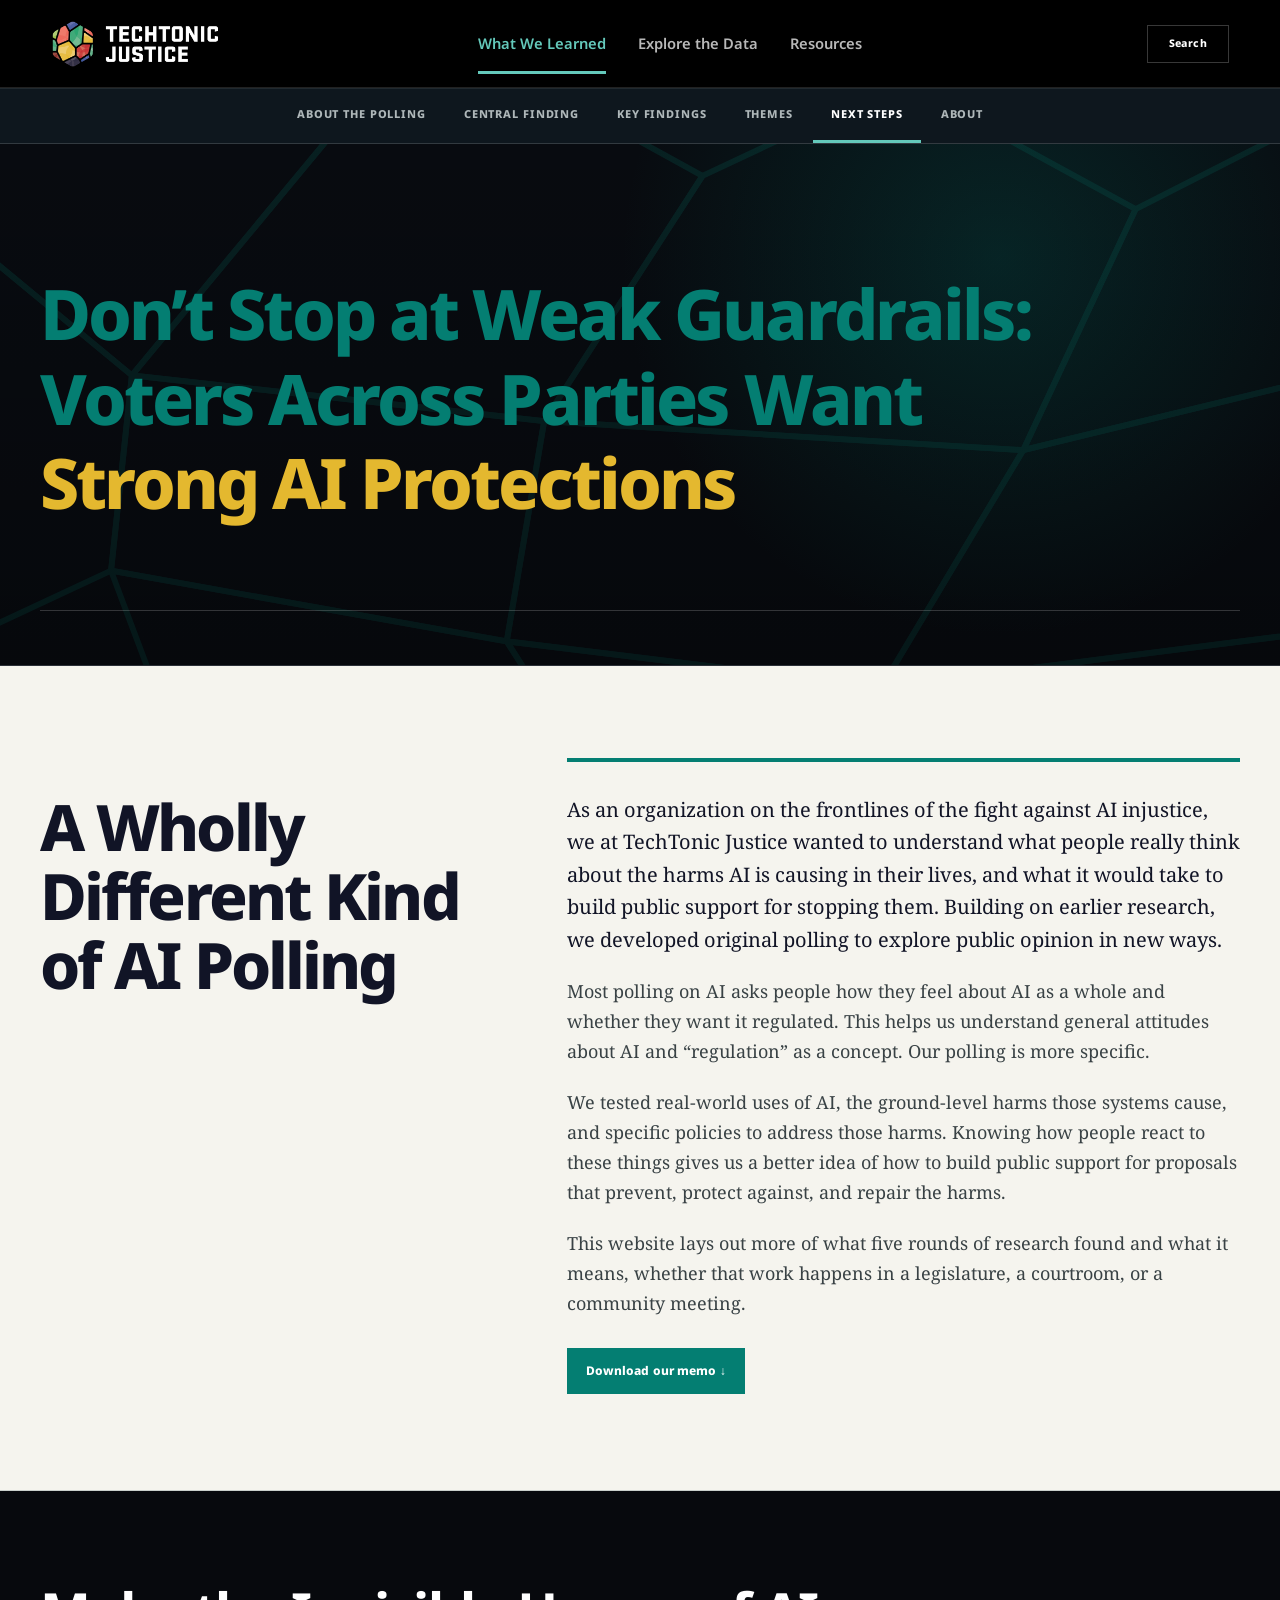
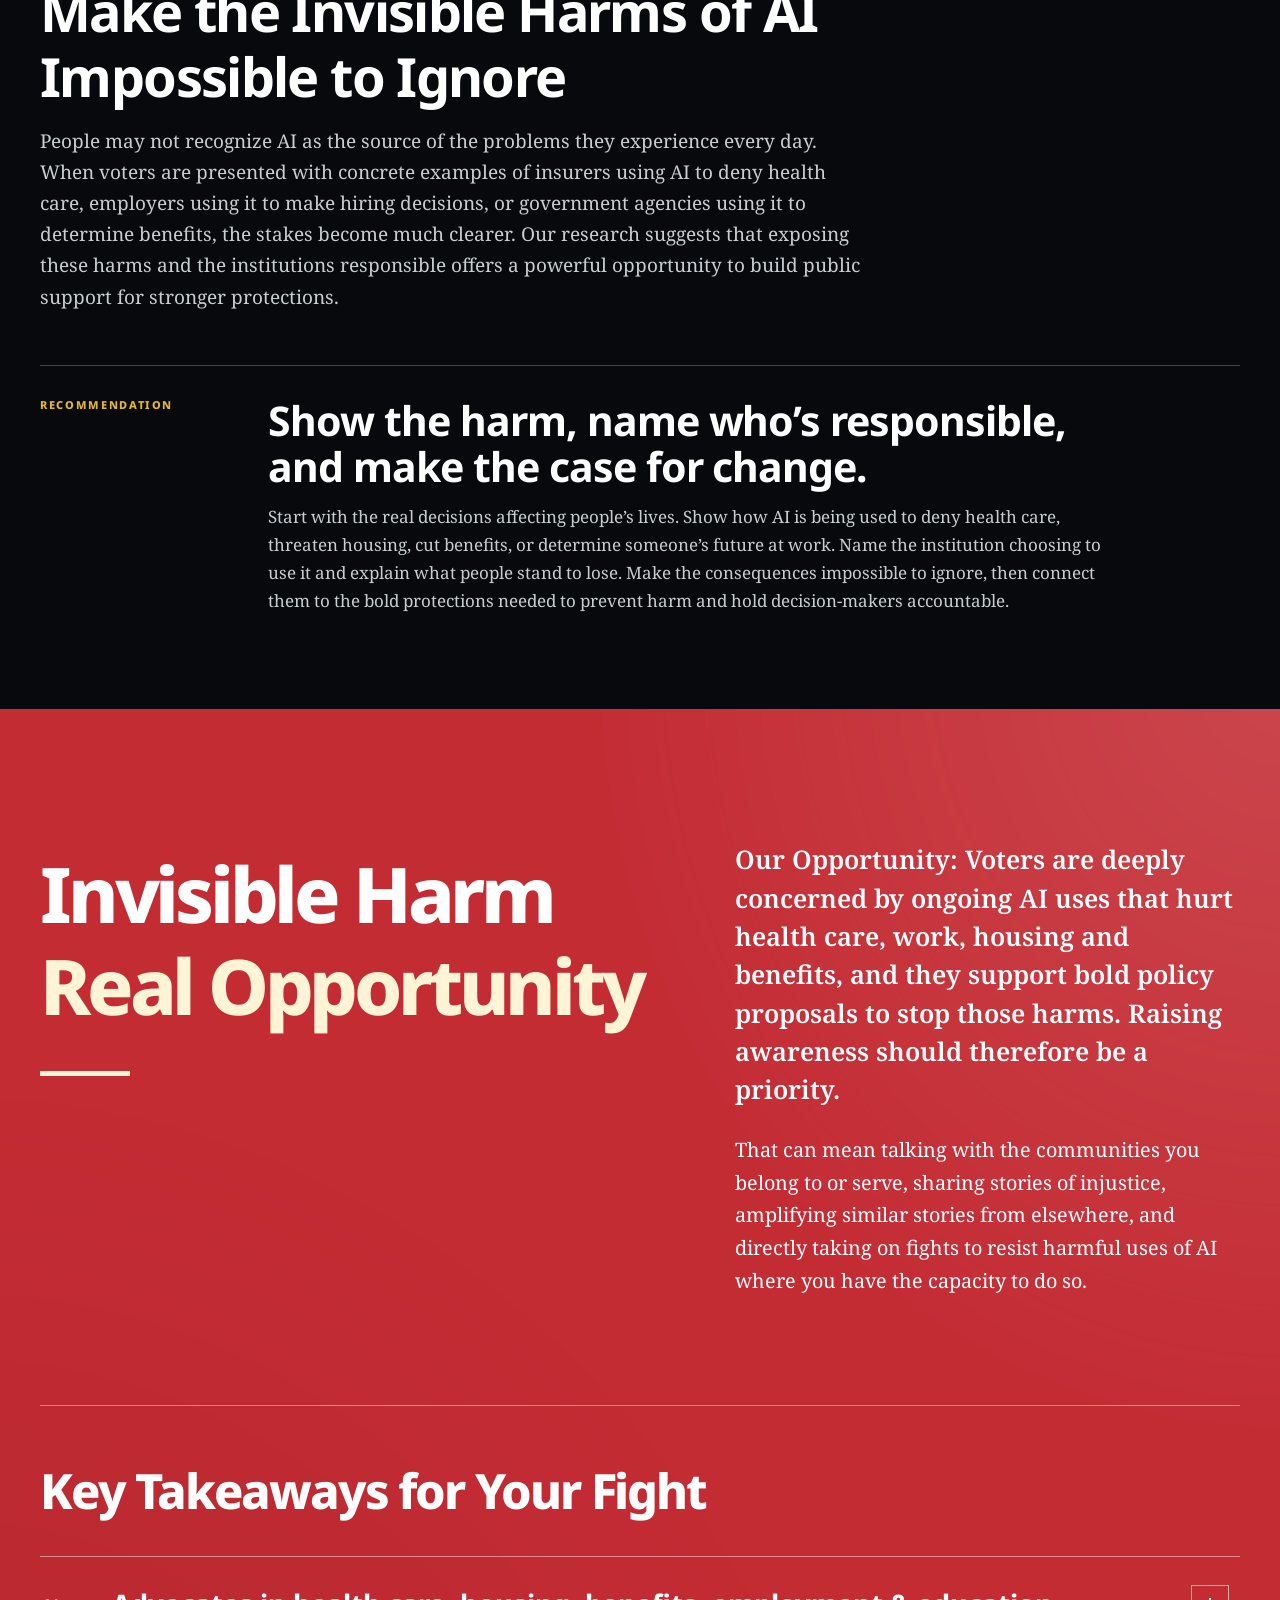
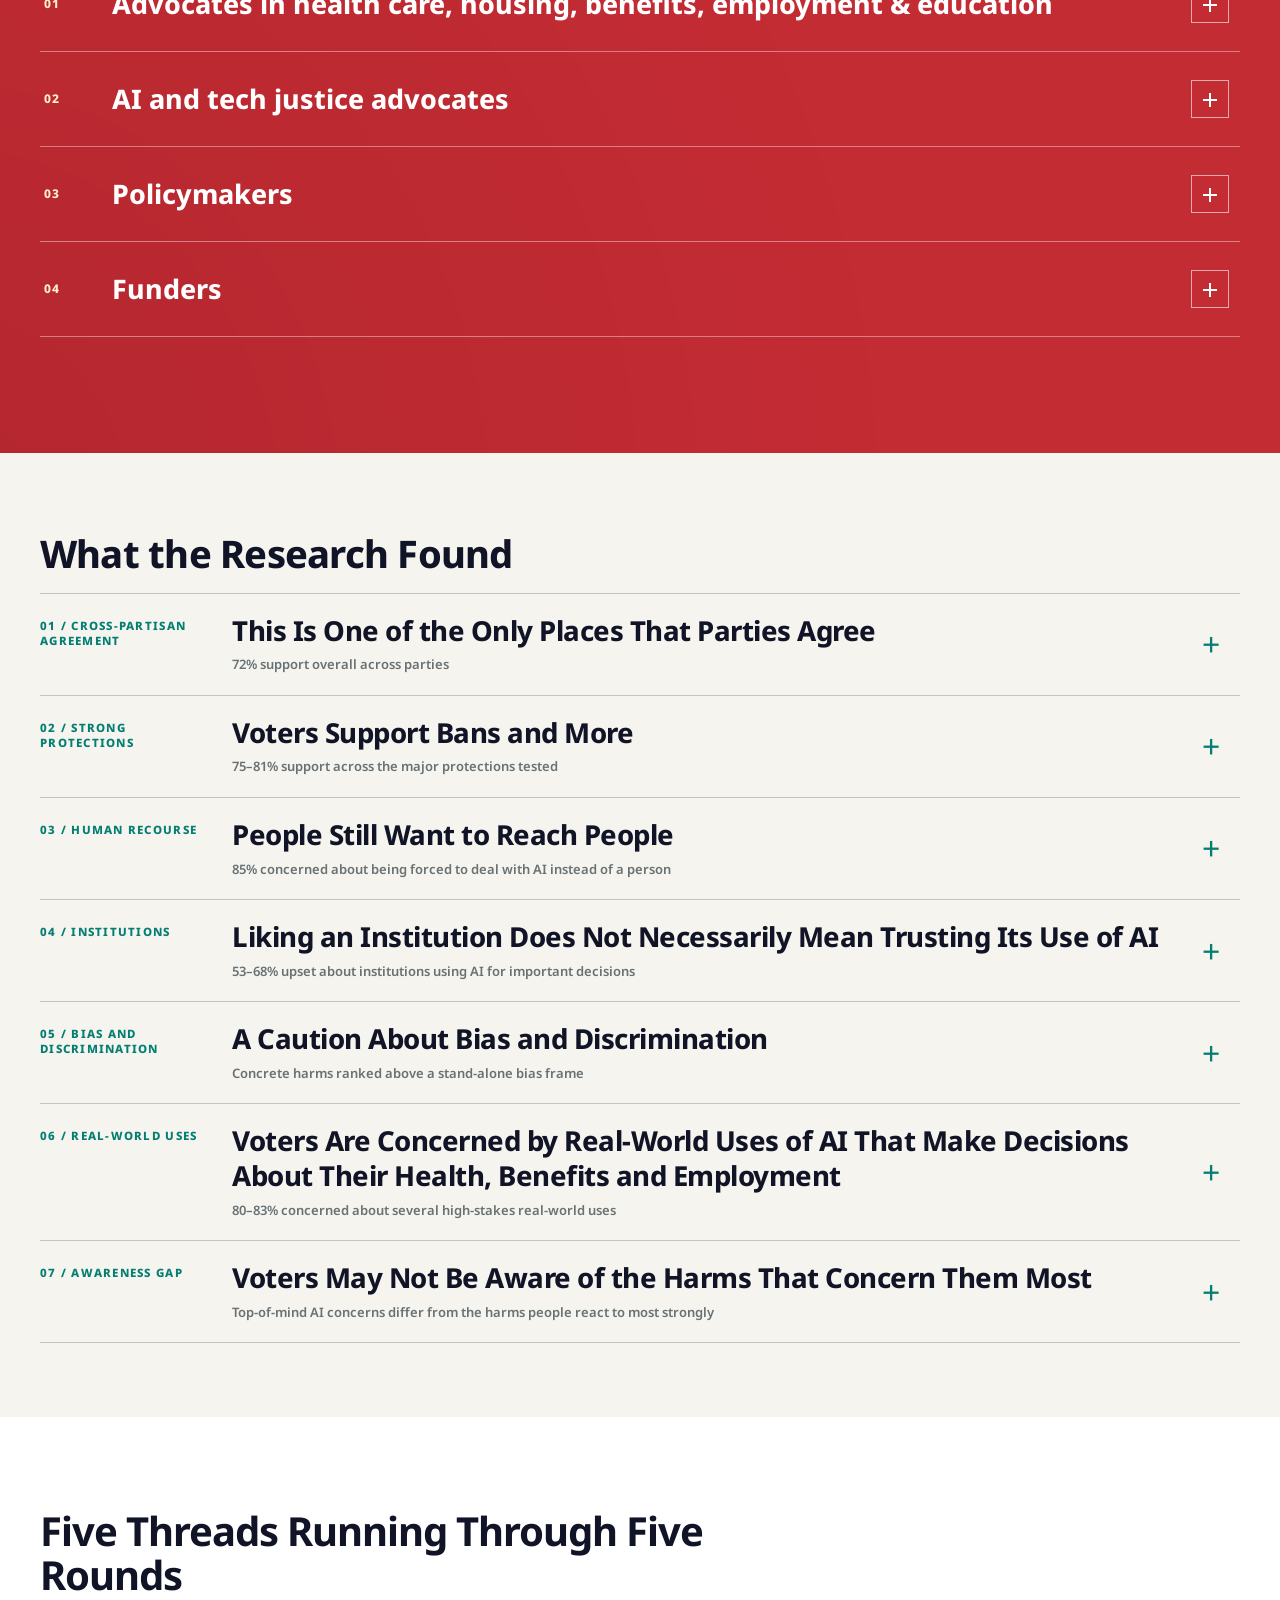
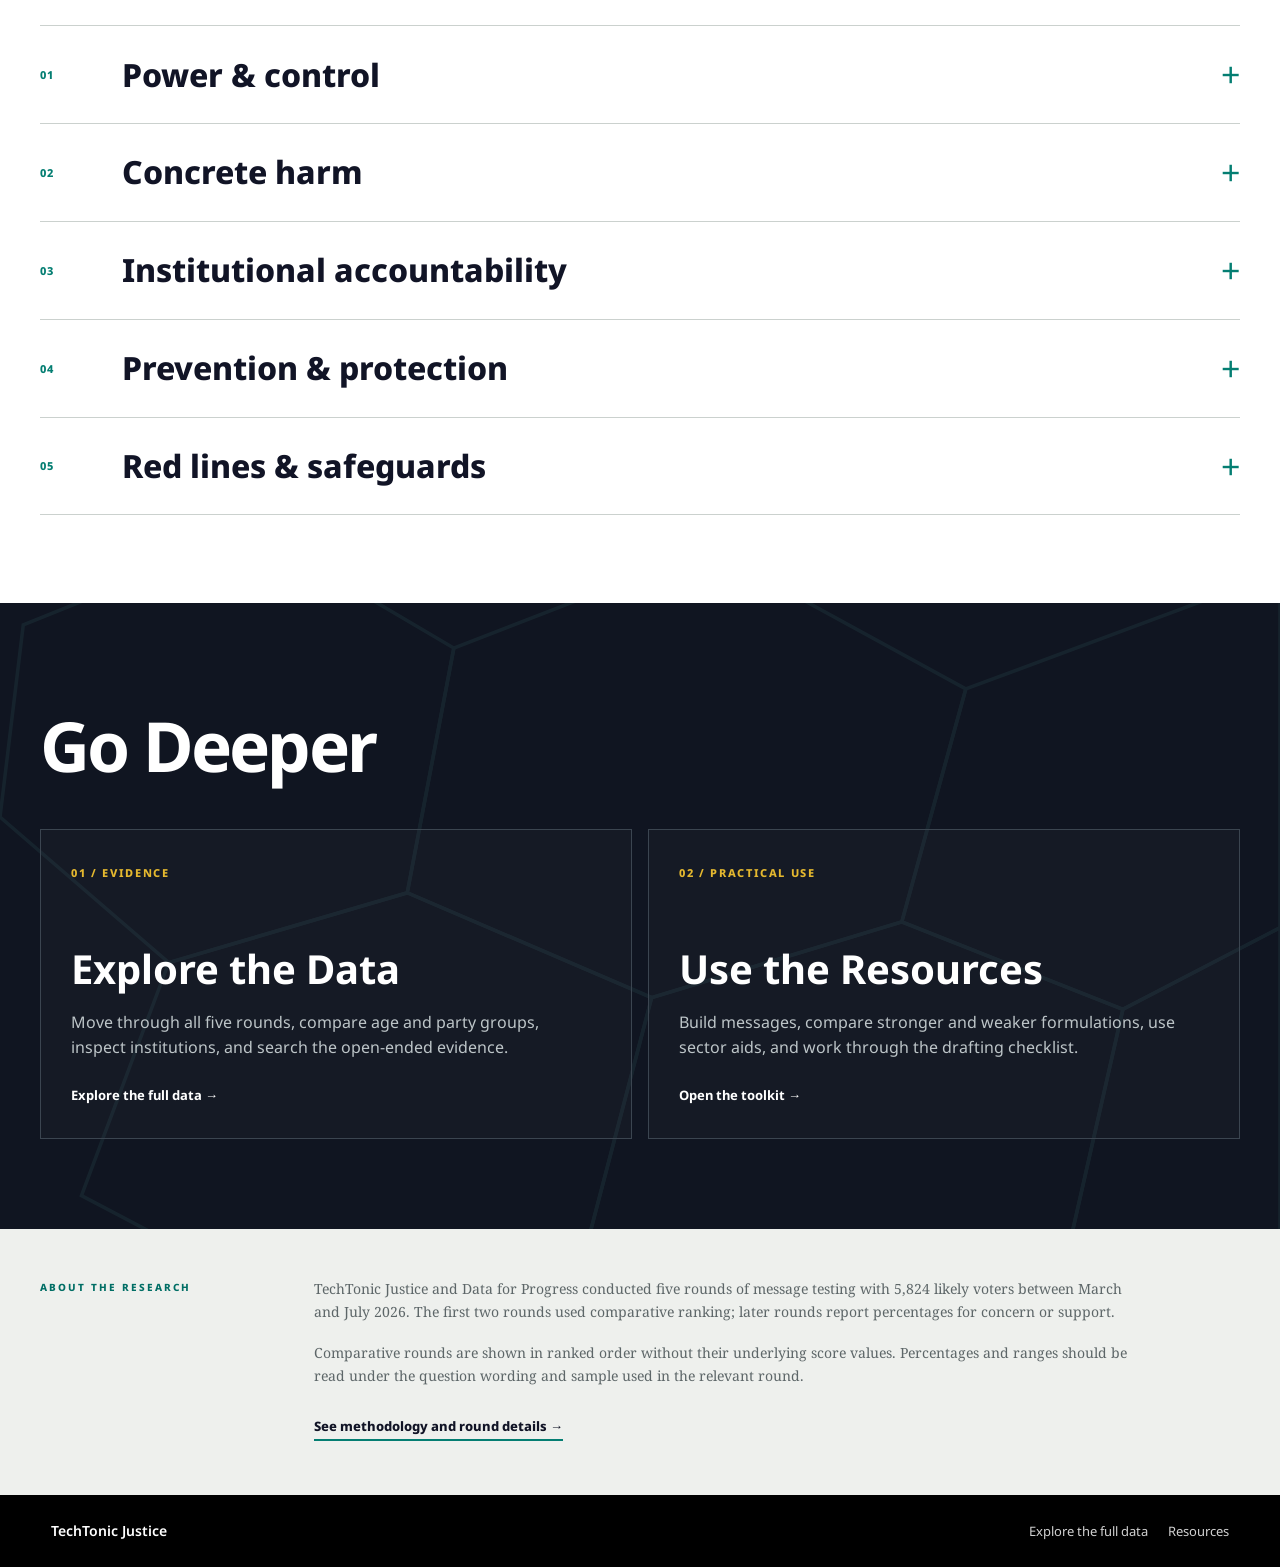
==== commit 63fc3147: "Deploy Strong Words/Weak Words editorial revisions" ====
--- a/index.html
+++ b/index.html
@@ -428,4 +428,4 @@
 window.addEventListener('hashchange',()=>navigate(location.hash.slice(1)));
 roundTo(4);render(true);navigate(location.hash.slice(1)||'tour');
 </script>
-<script src="resources.js?v=66"></script></body></html>+<script src="resources.js?v=67"></script></body></html>
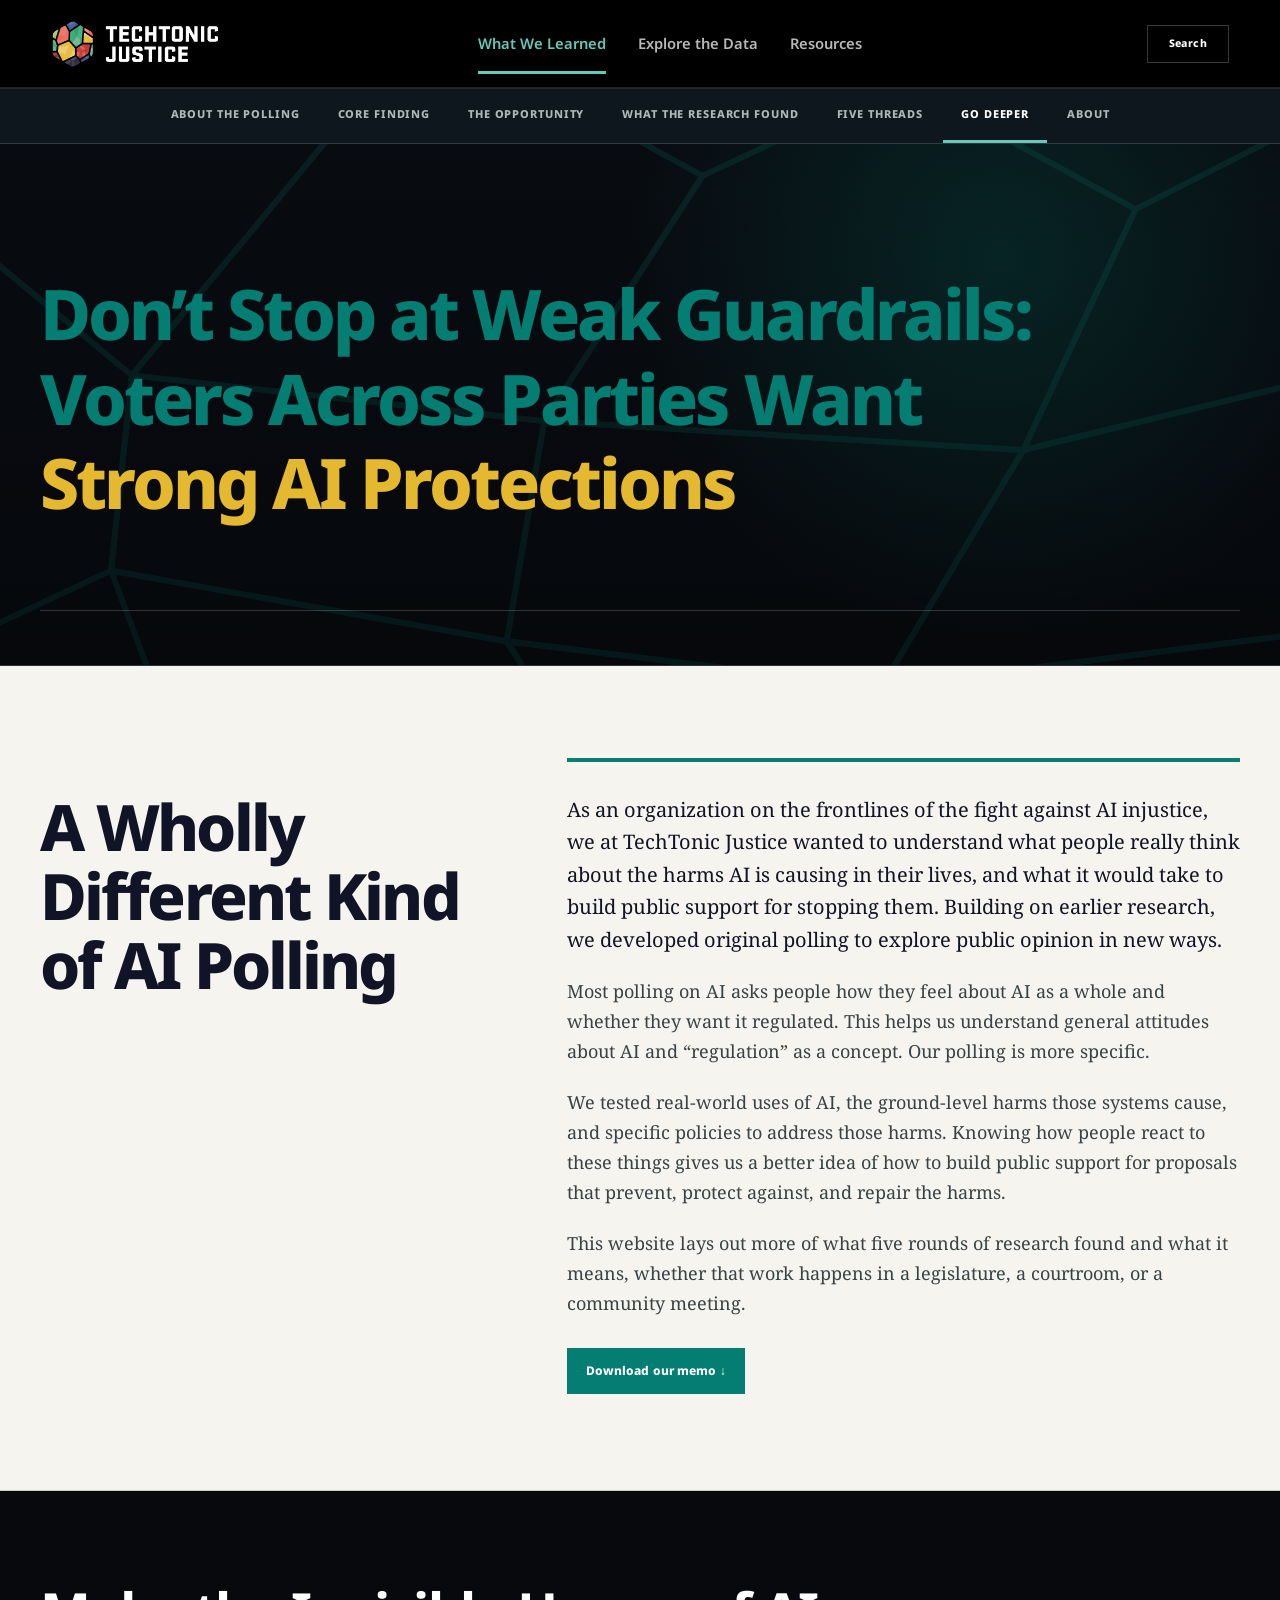
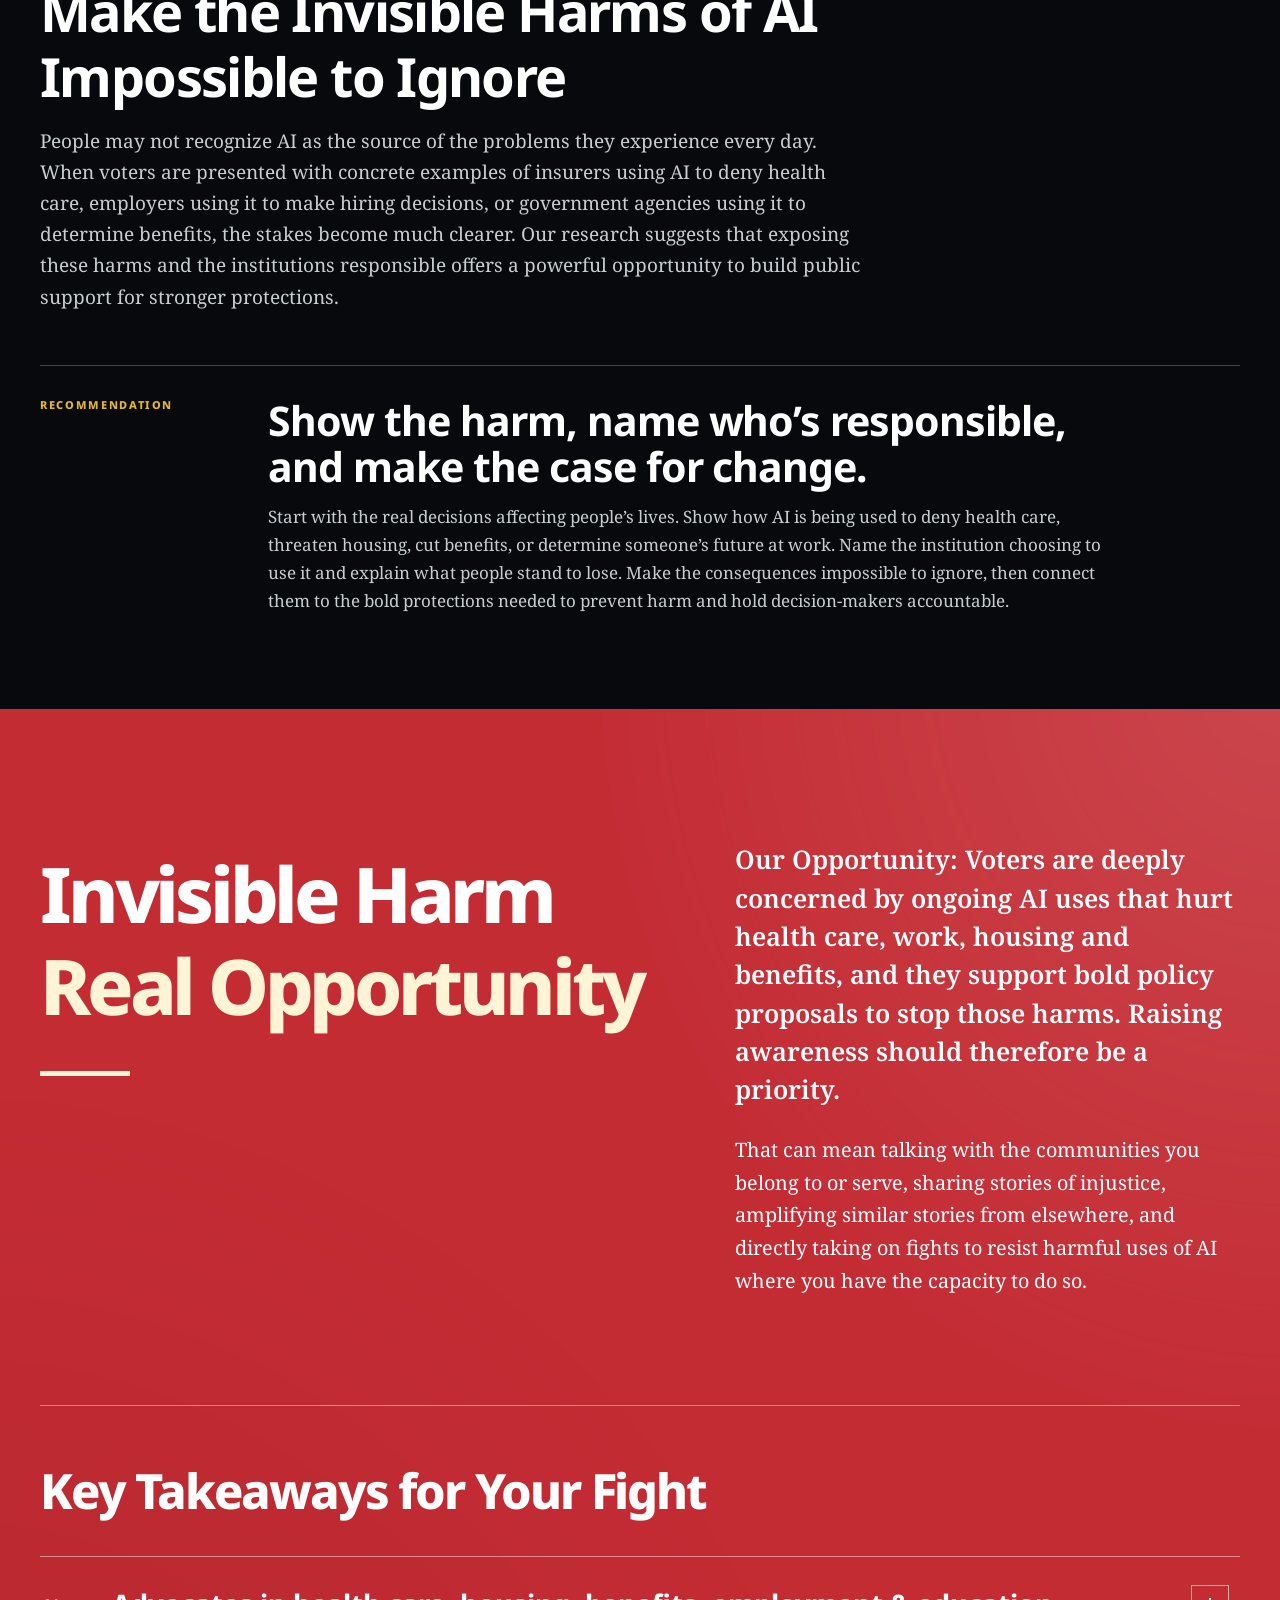
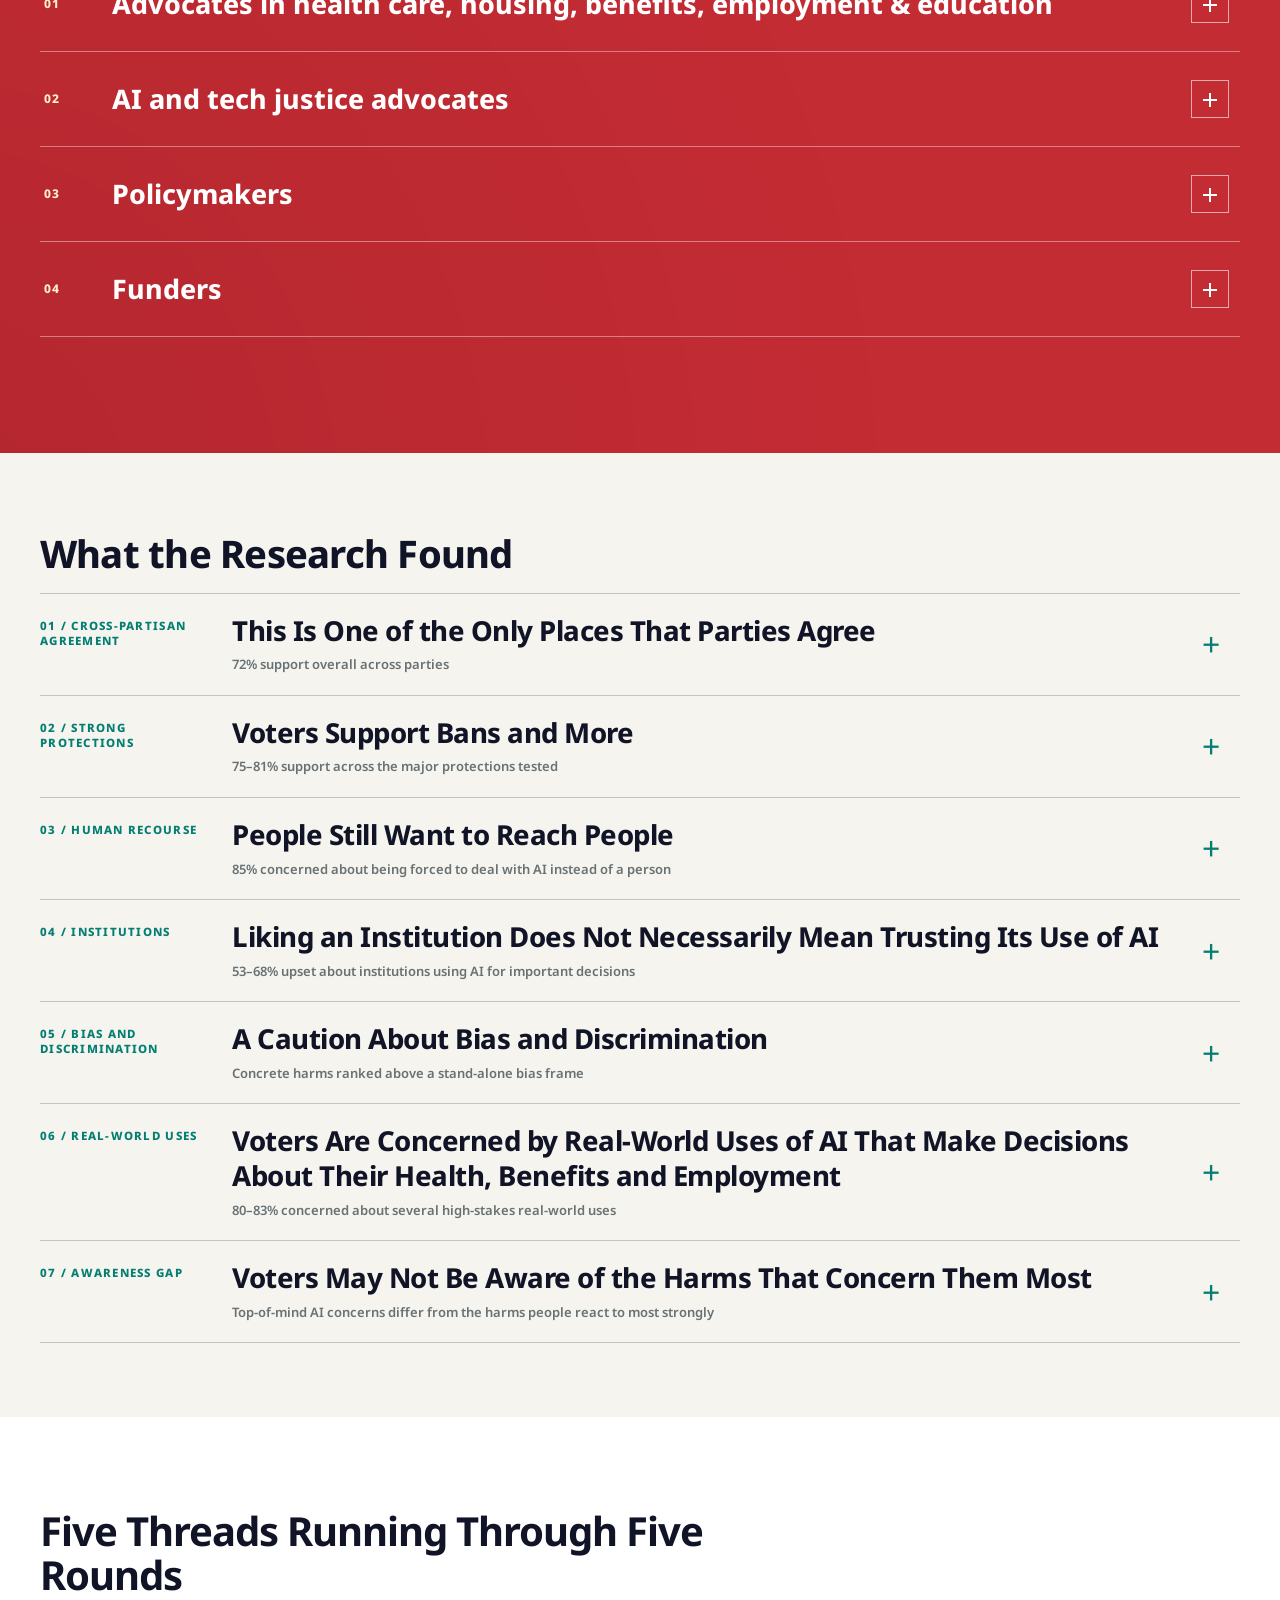
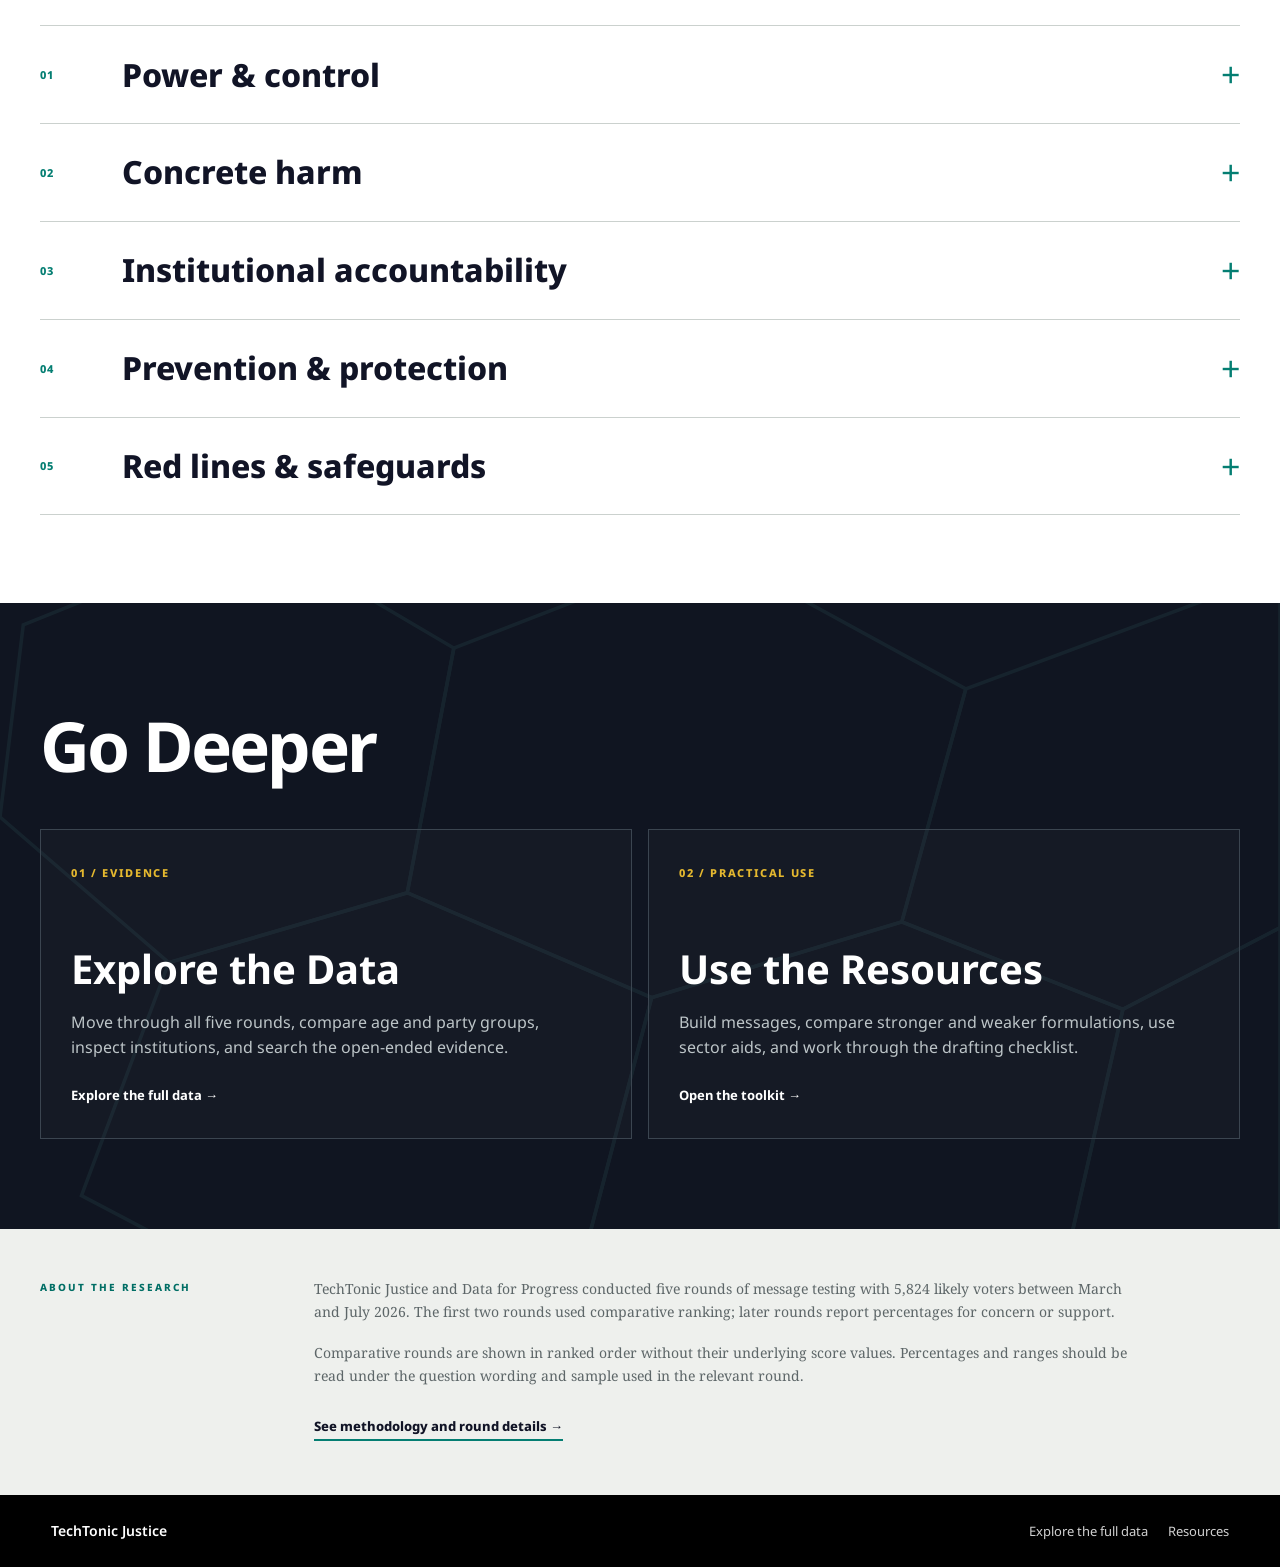
==== commit e5b0e5e7: "Deploy full TTJ editorial audit fixes" ====
--- a/index.html
+++ b/index.html
@@ -428,4 +428,4 @@
 window.addEventListener('hashchange',()=>navigate(location.hash.slice(1)));
 roundTo(4);render(true);navigate(location.hash.slice(1)||'tour');
 </script>
-<script src="resources.js?v=67"></script></body></html>+<script src="resources.js?v=69"></script></body></html>
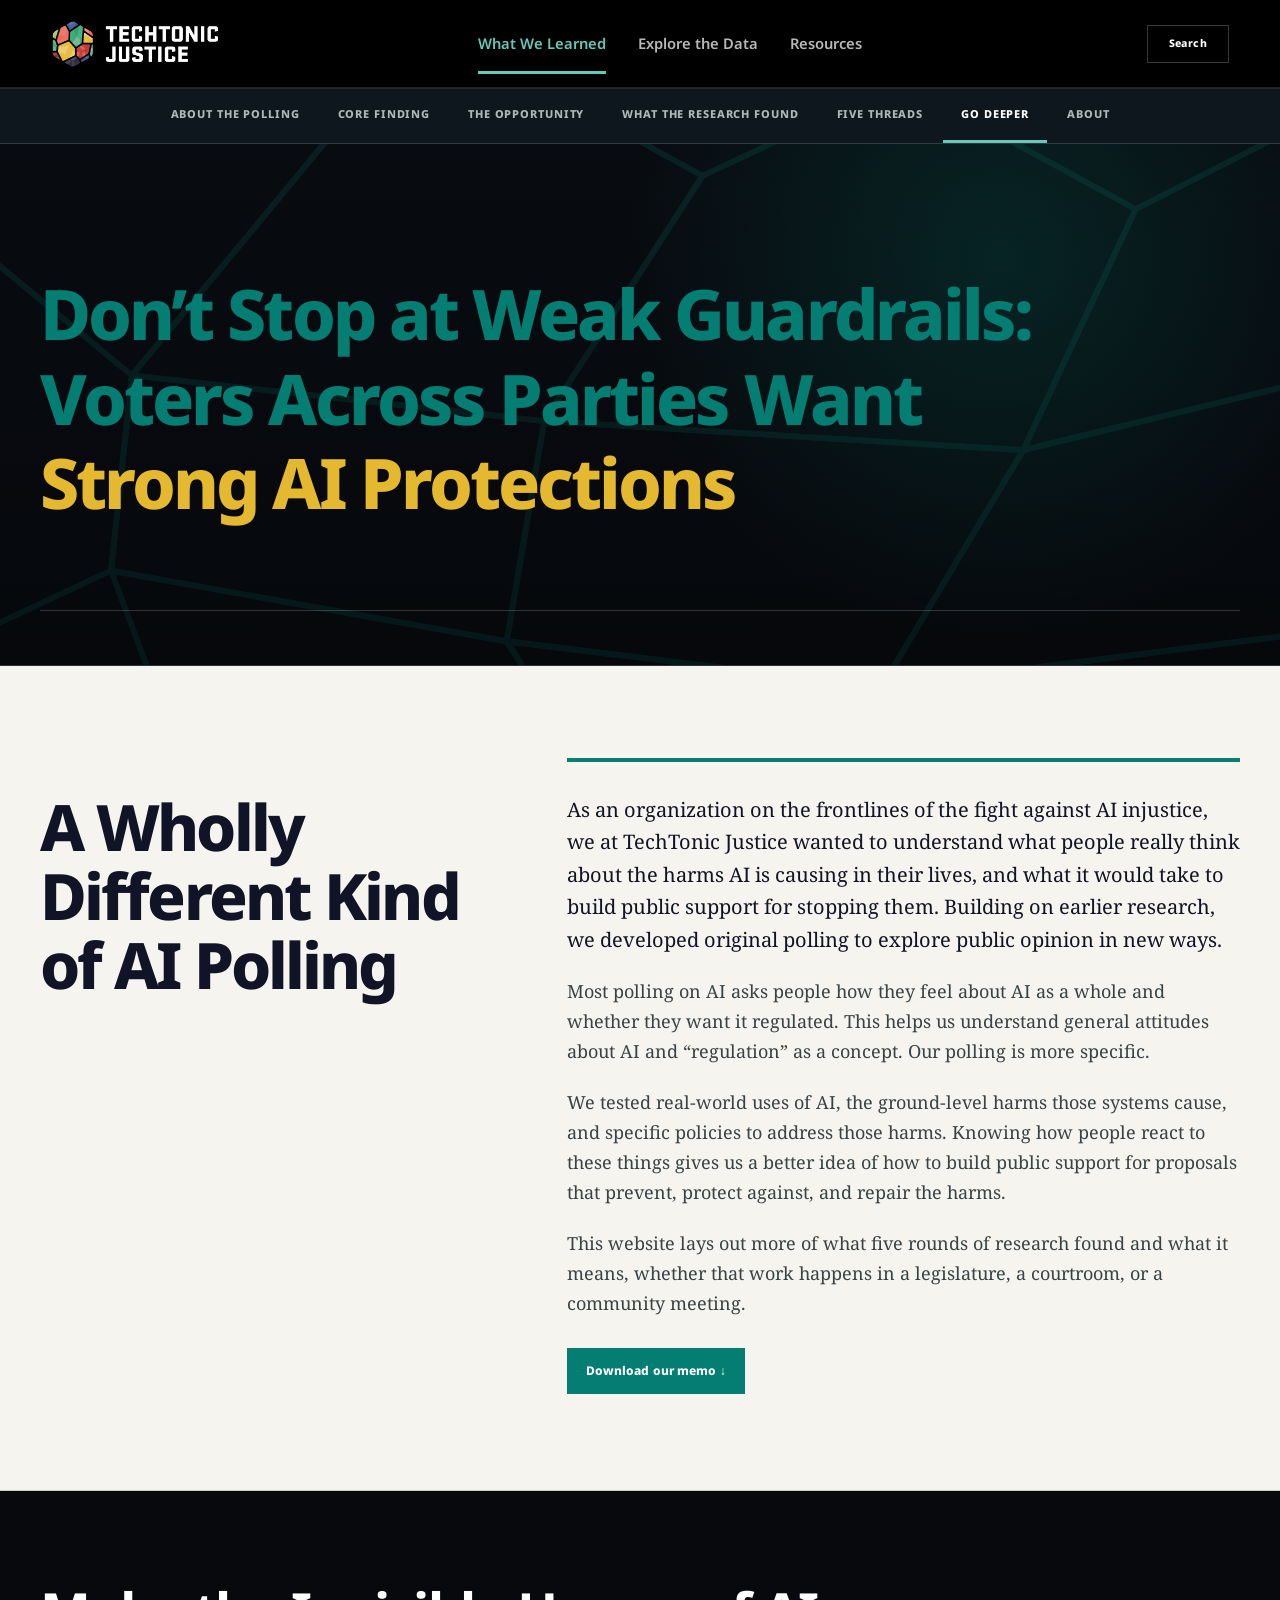
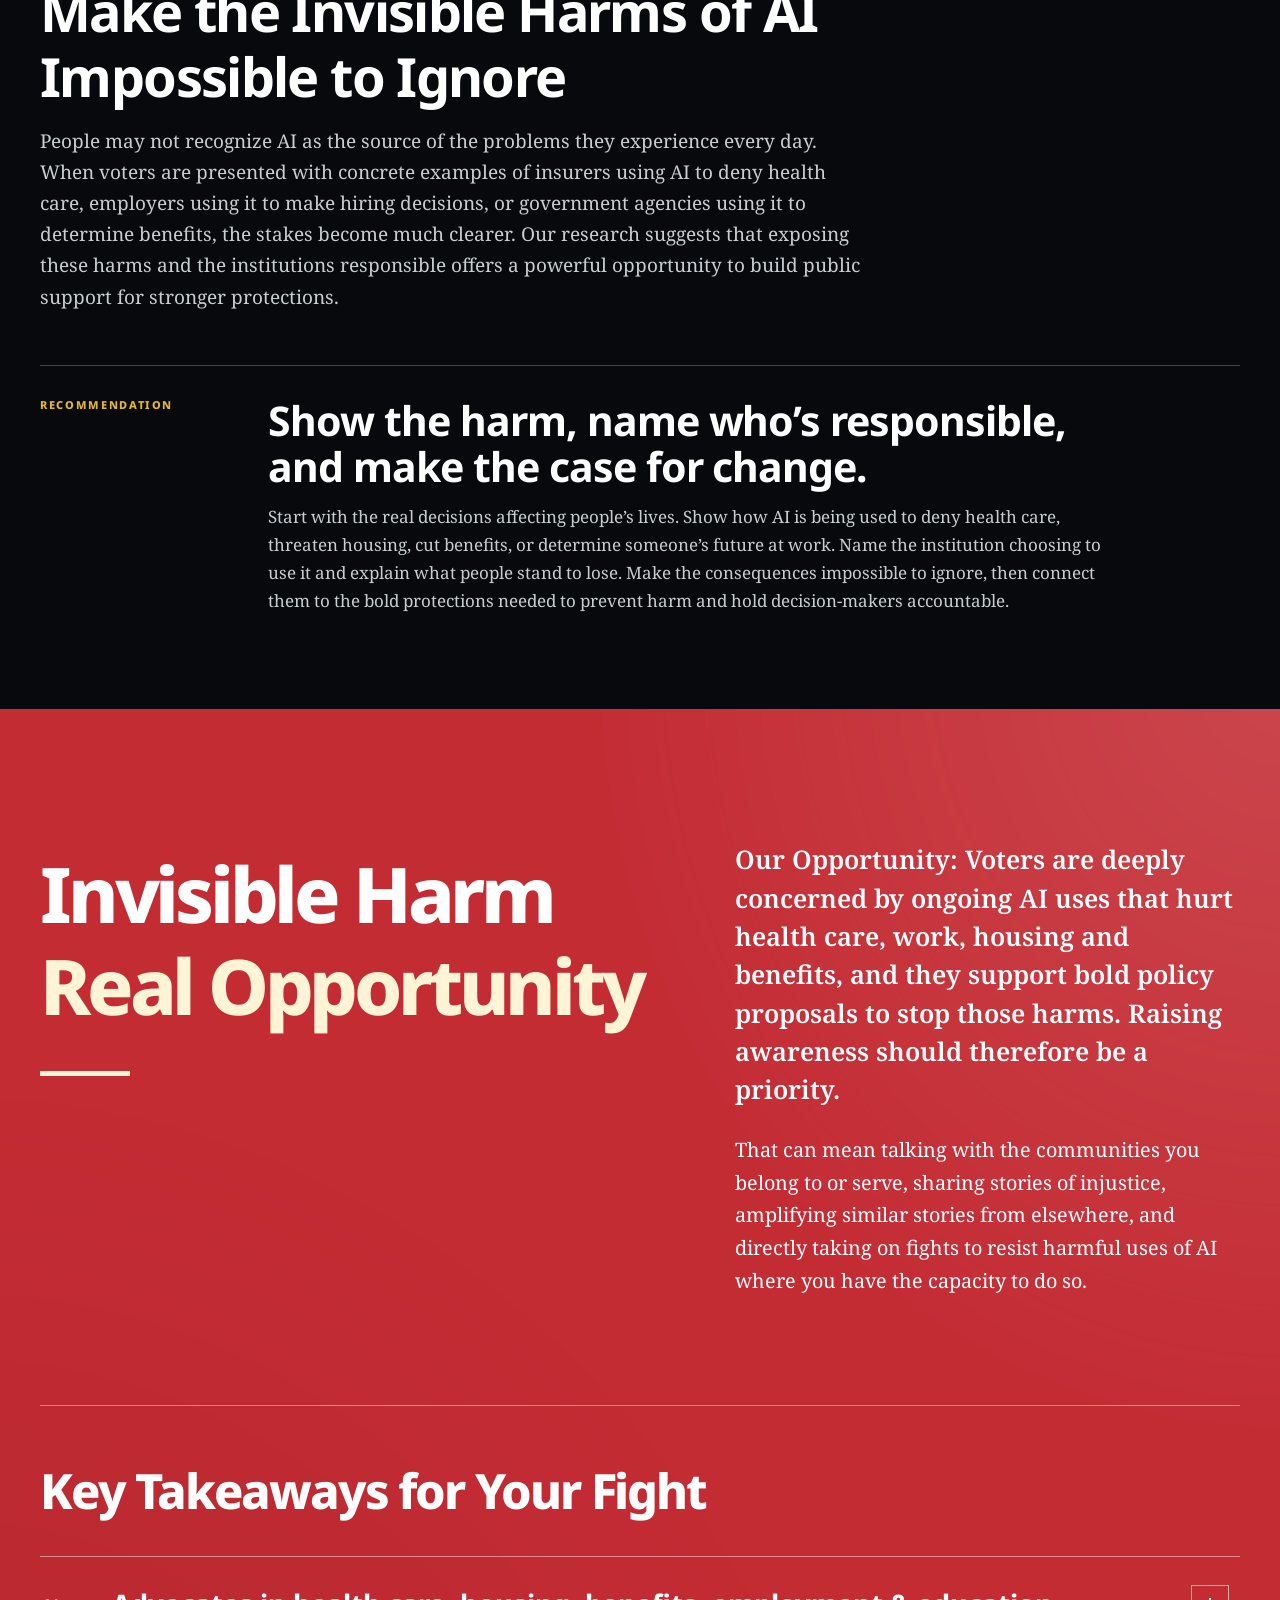
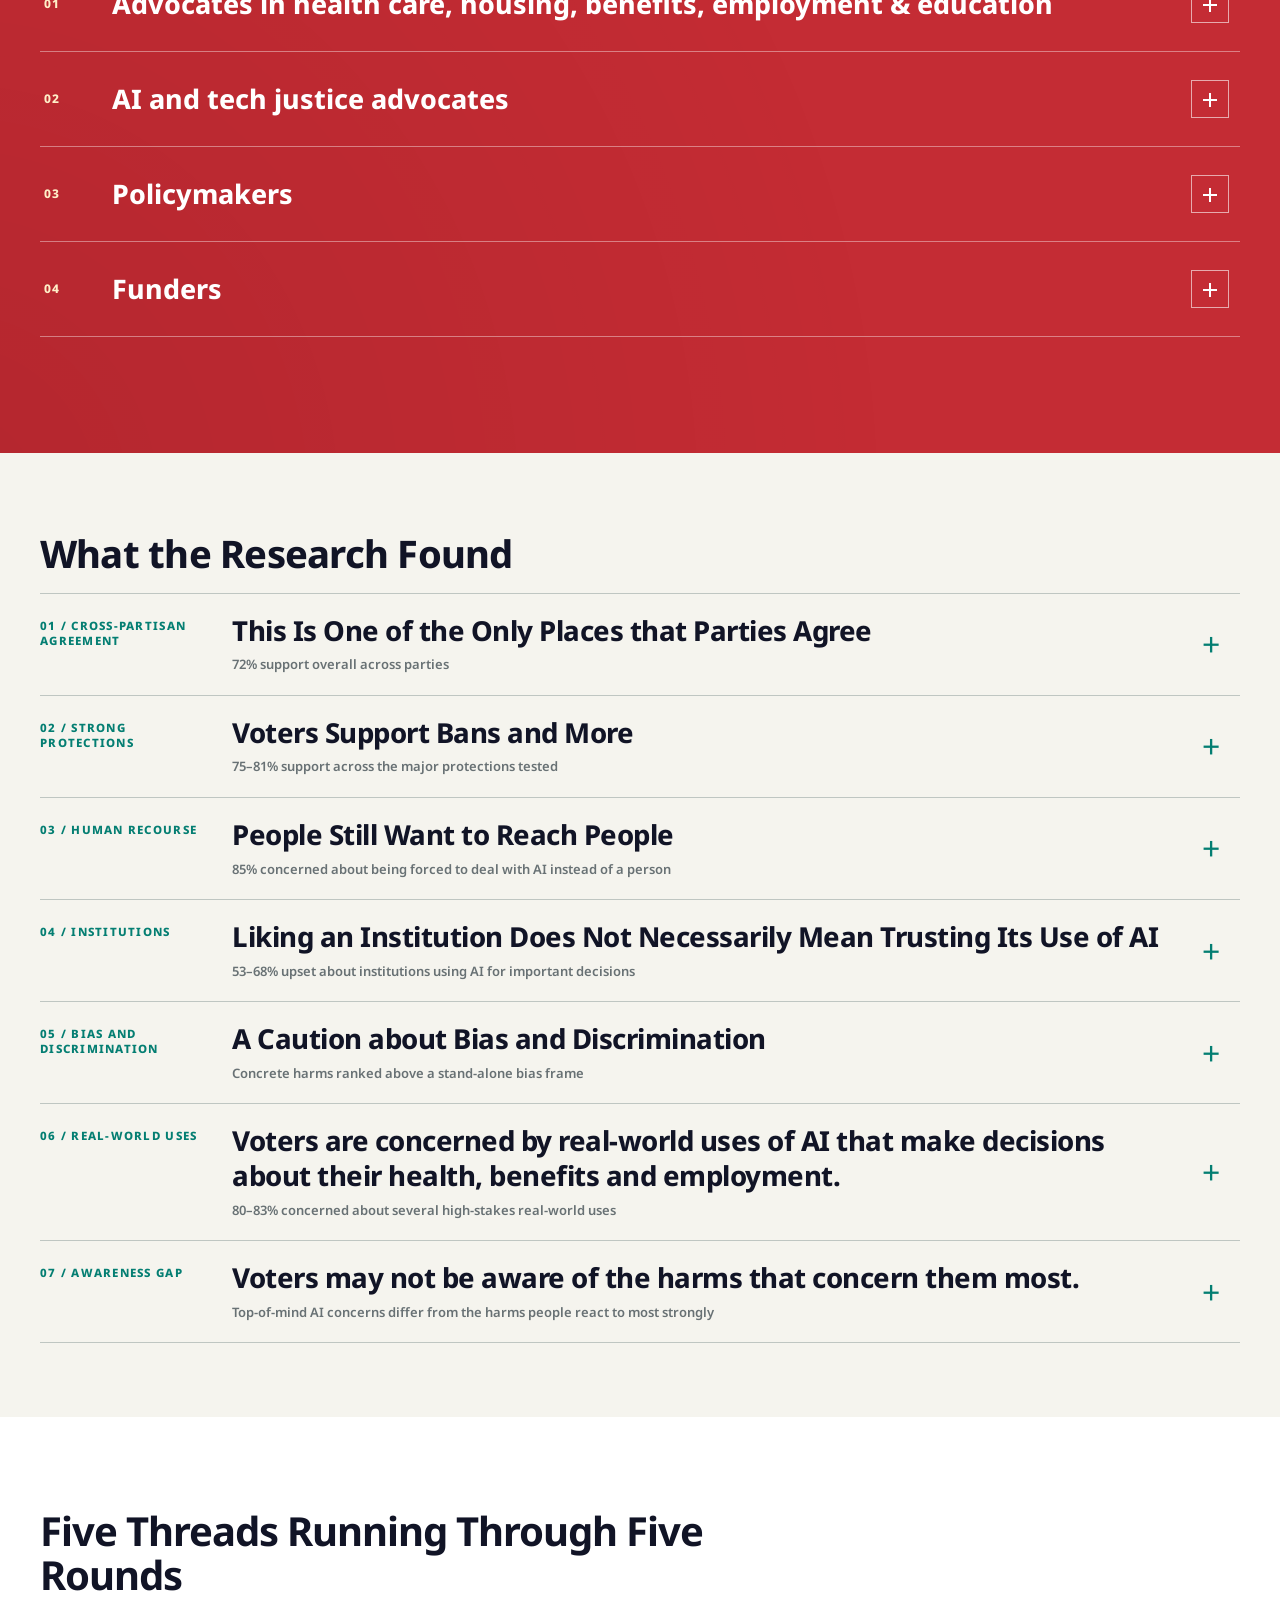
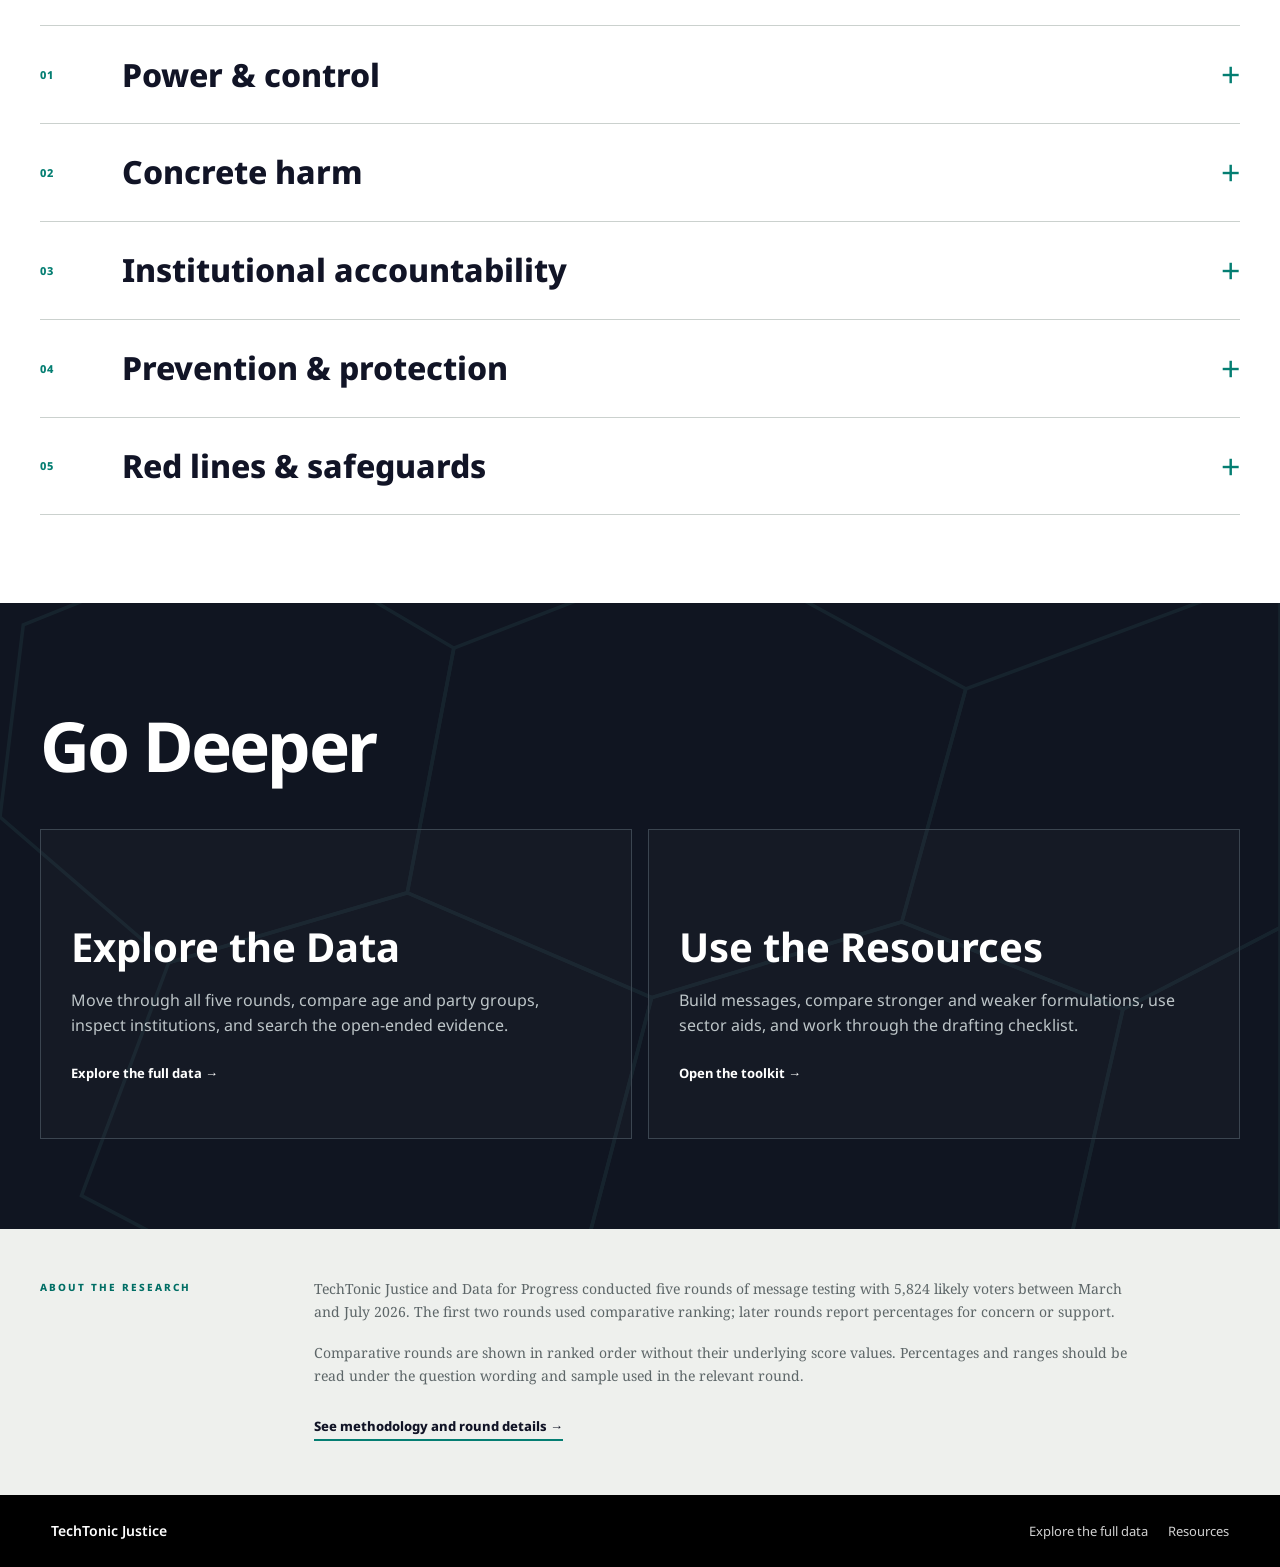
==== commit a11caa7b: "Deploy final three TTJ pre-send copy changes" ====
--- a/index.html
+++ b/index.html
@@ -428,4 +428,4 @@
 window.addEventListener('hashchange',()=>navigate(location.hash.slice(1)));
 roundTo(4);render(true);navigate(location.hash.slice(1)||'tour');
 </script>
-<script src="resources.js?v=69"></script></body></html>+<script src="resources.js?v=70"></script></body></html>
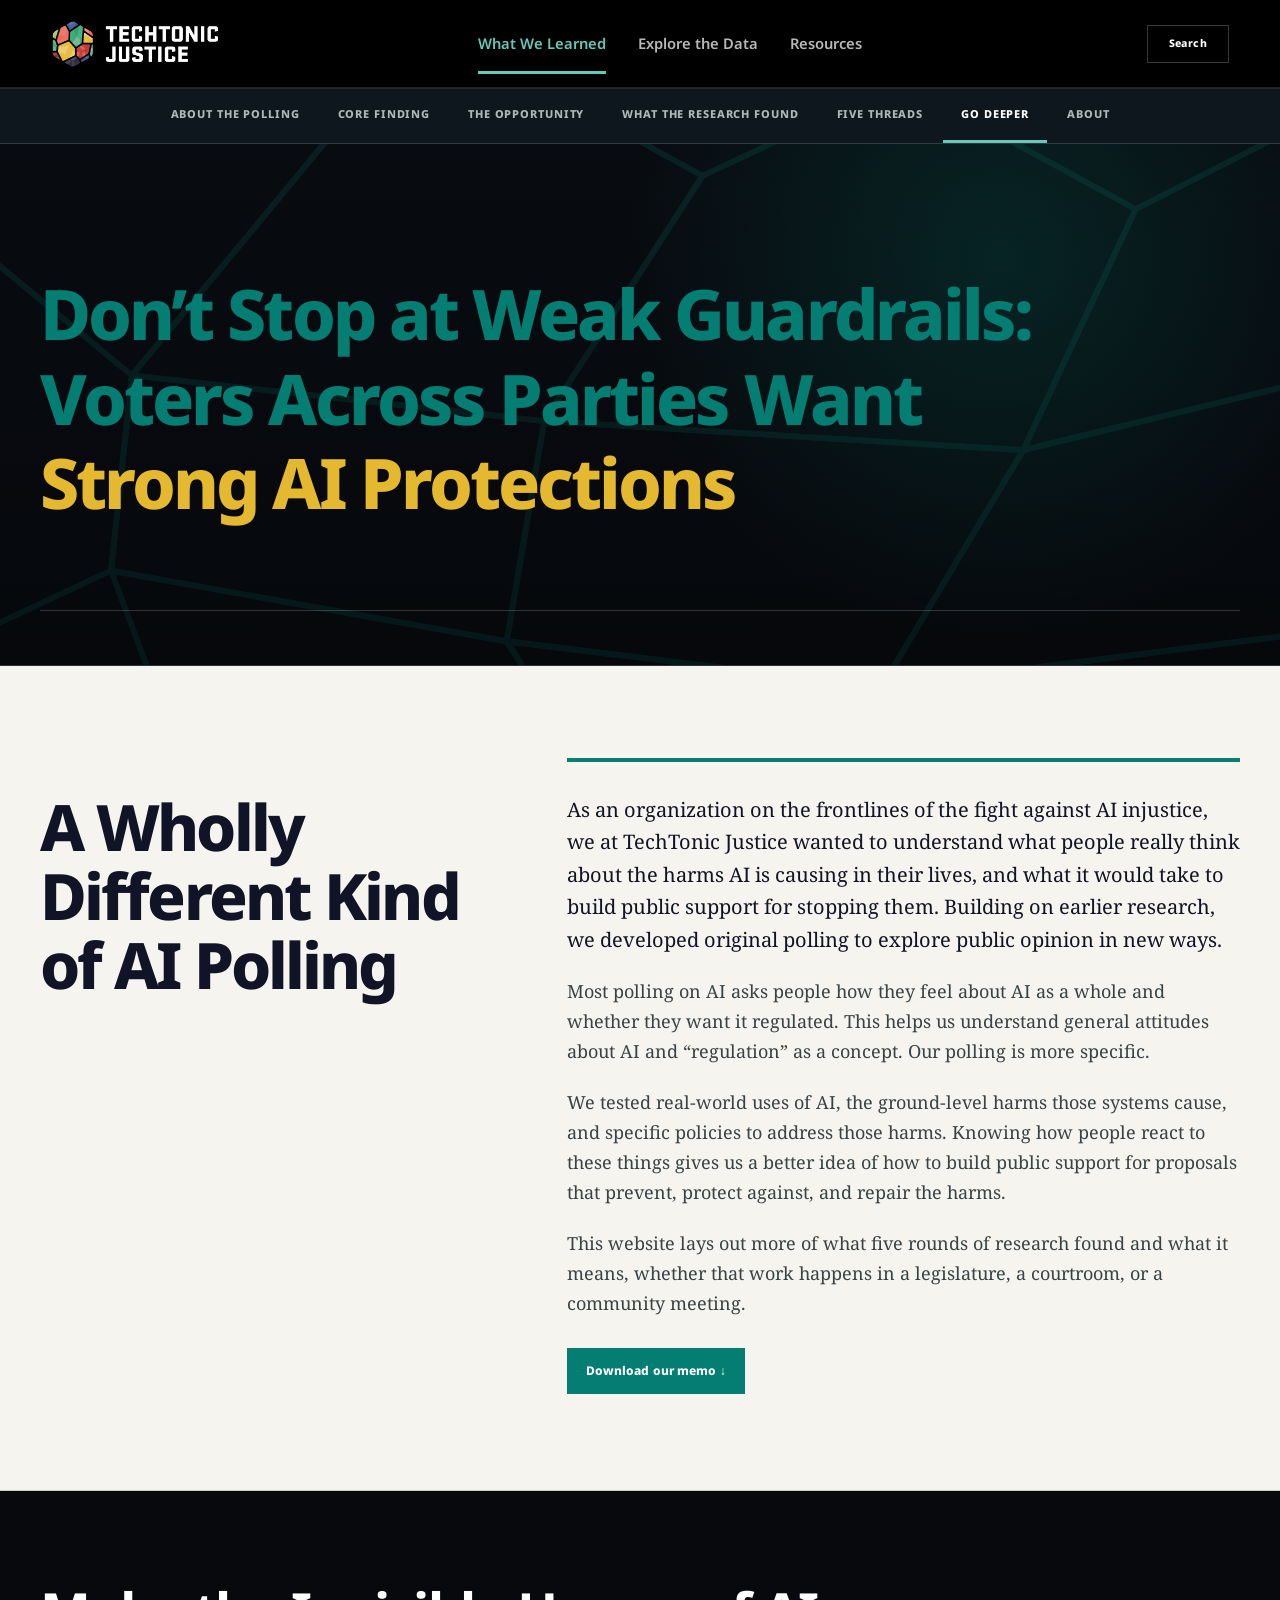
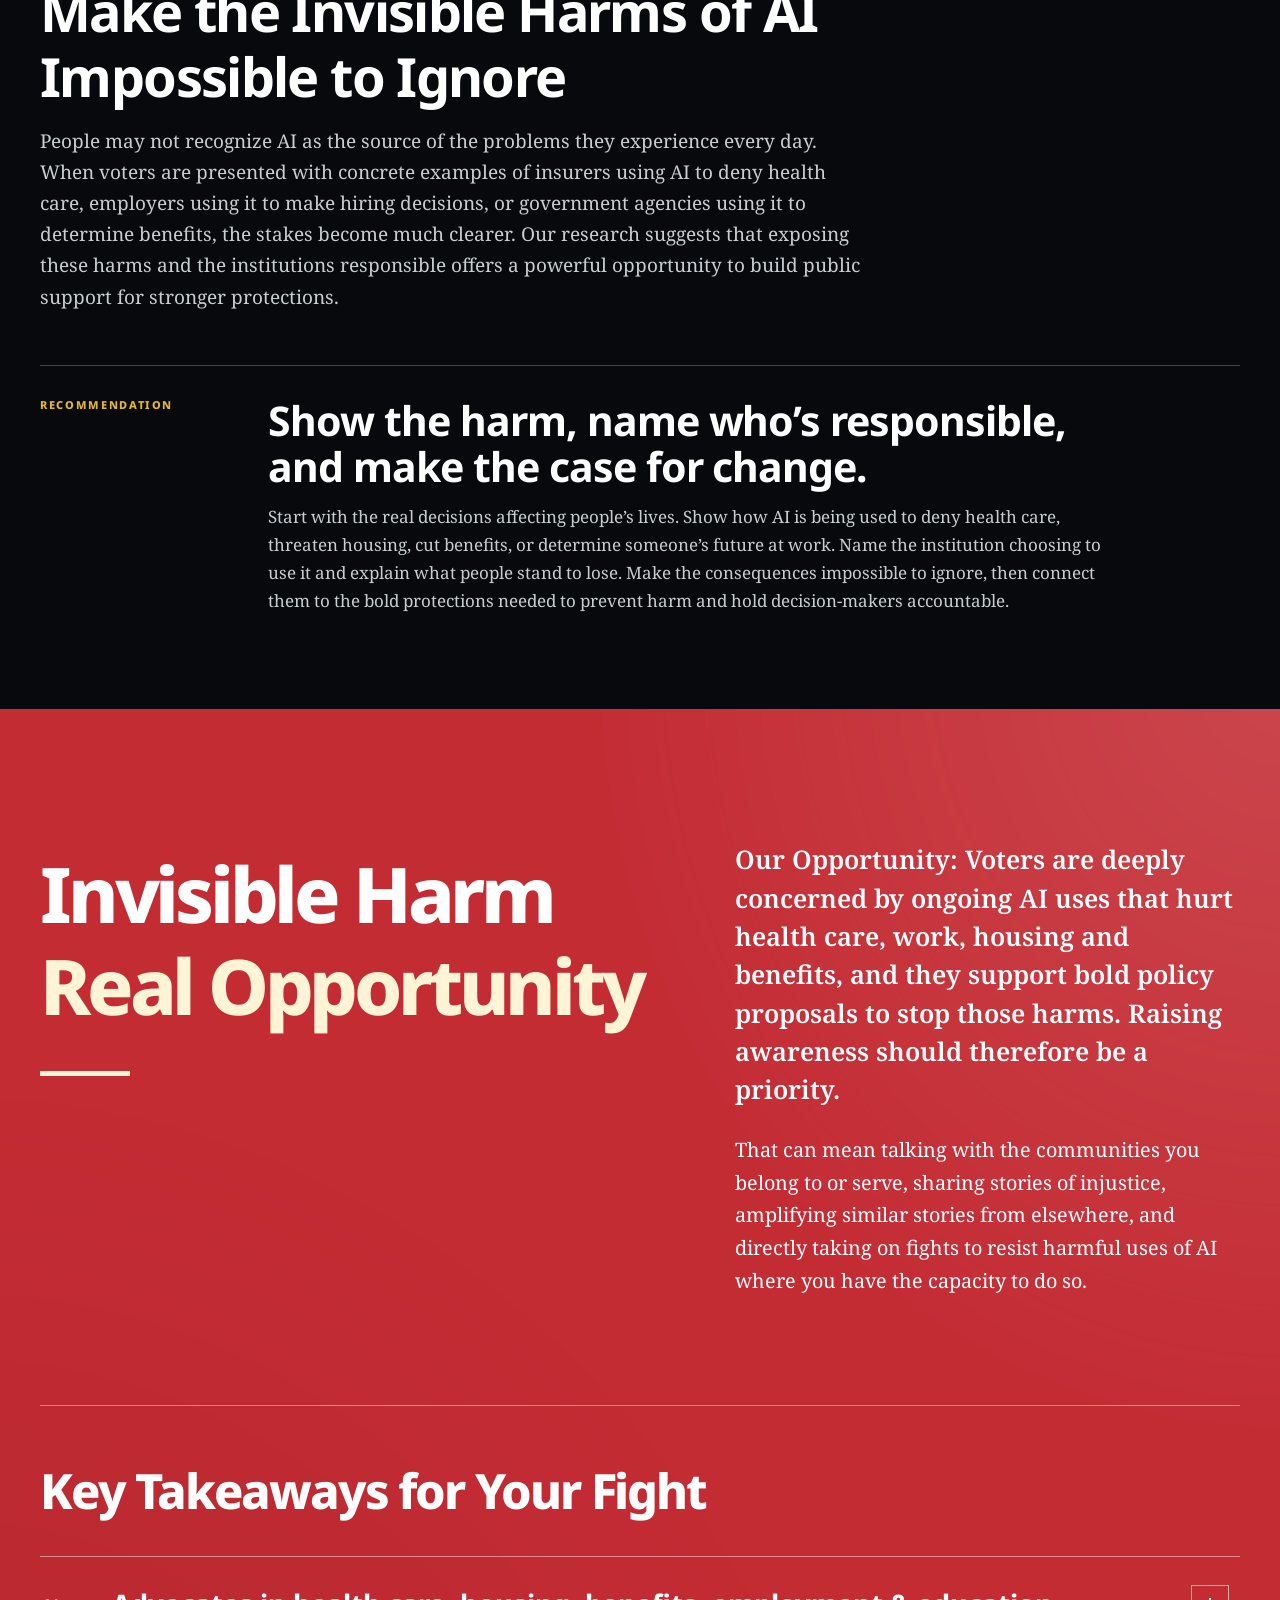
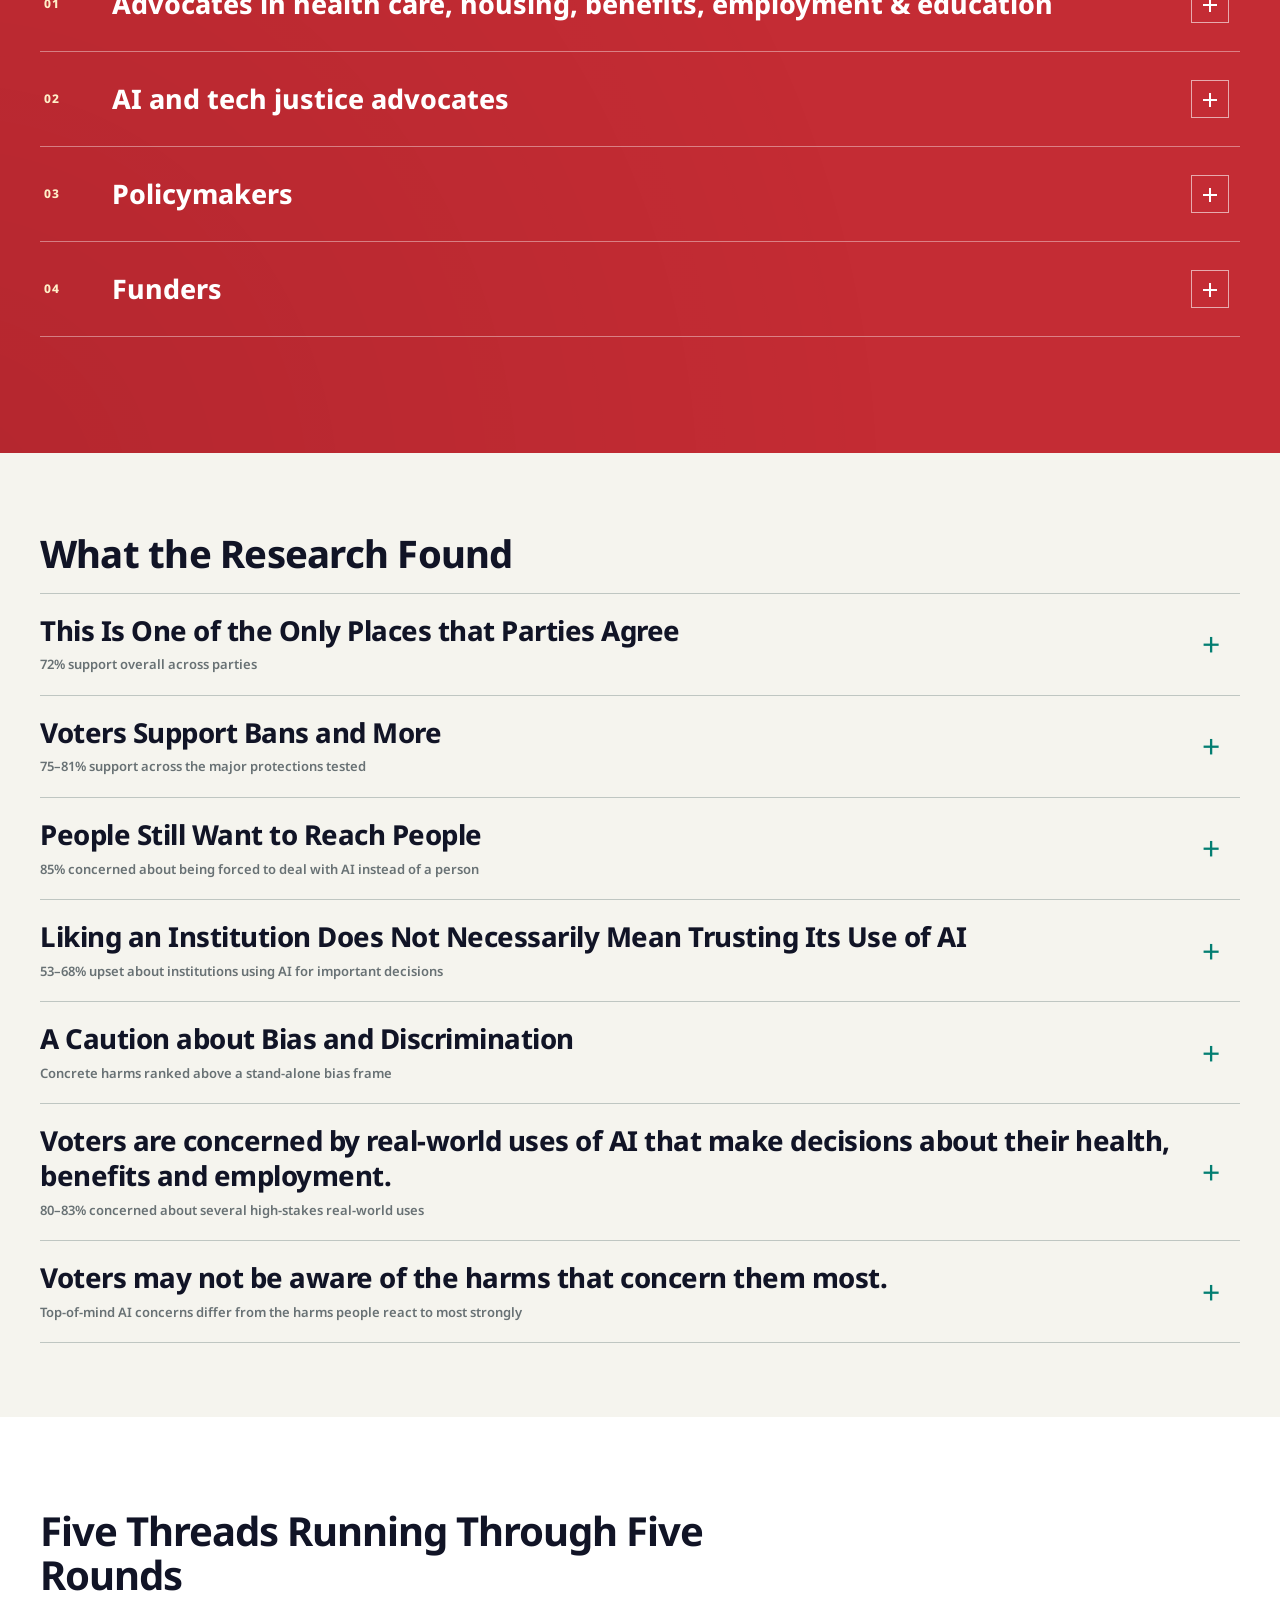
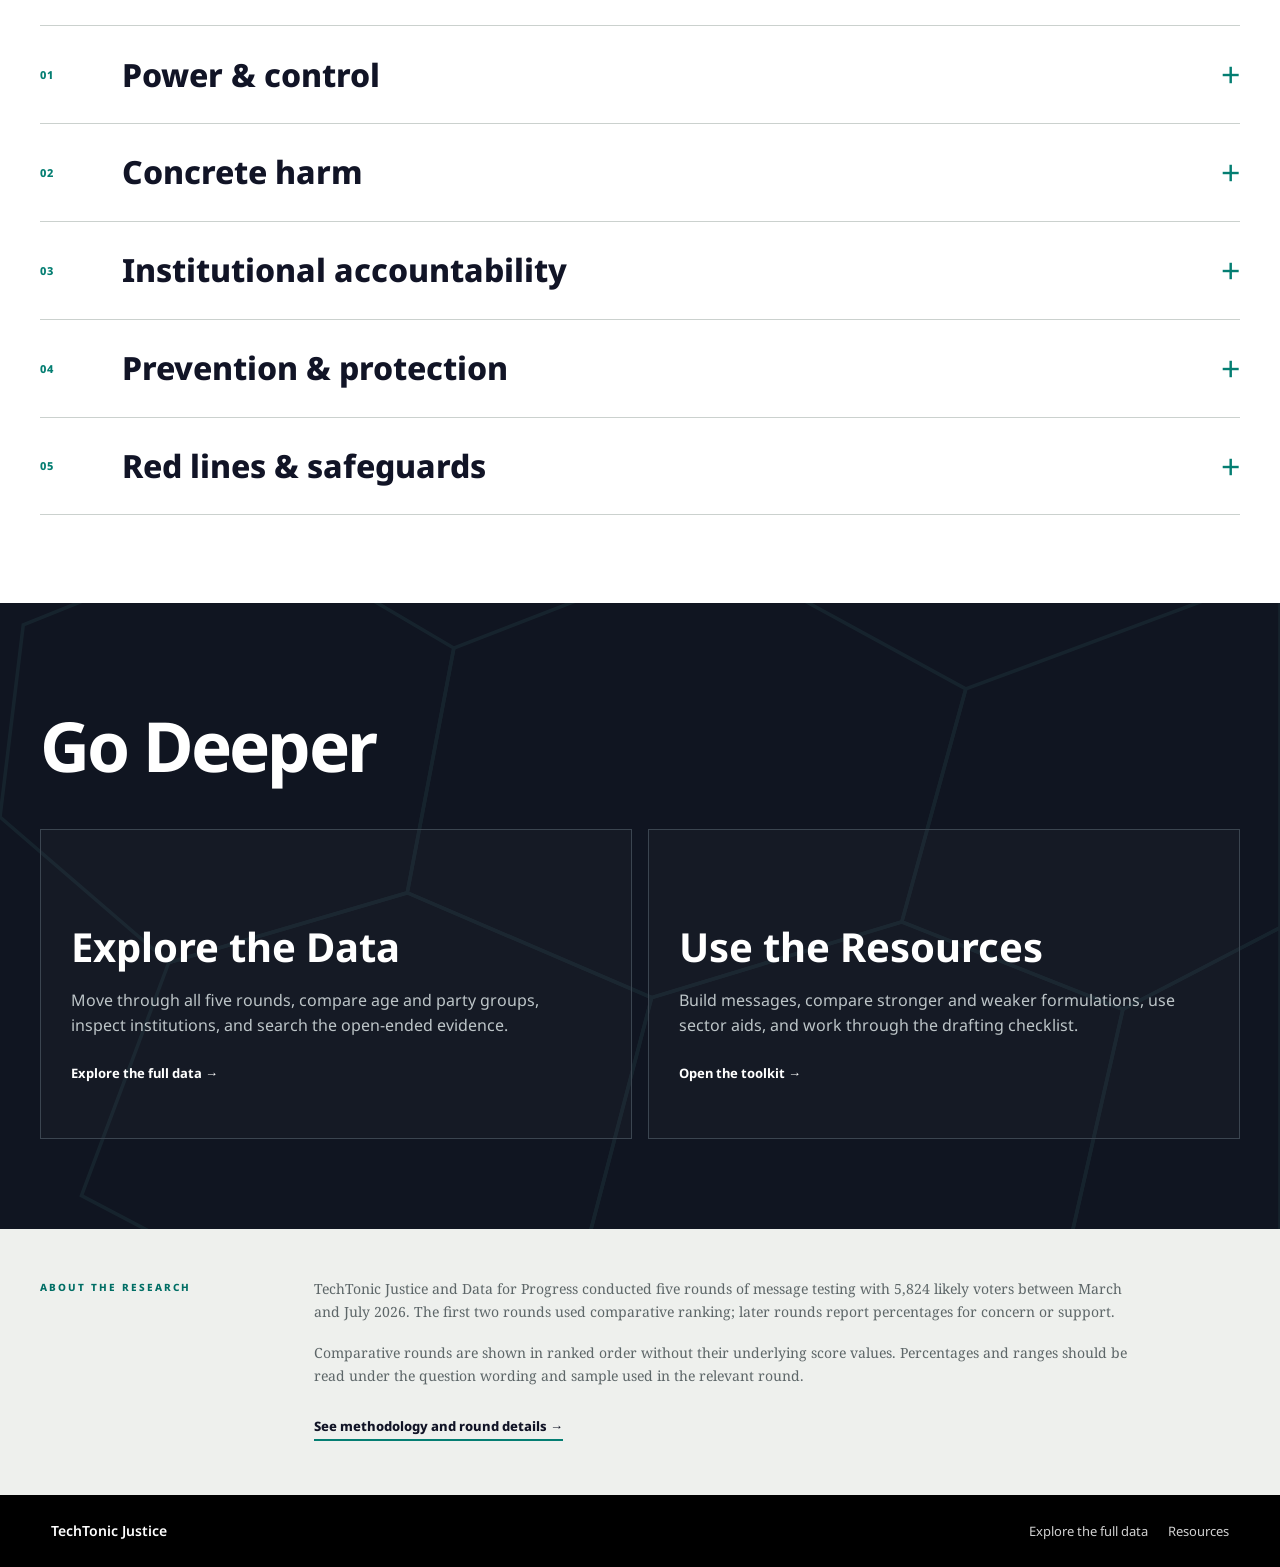
==== commit 7f4b515f: "Deploy rendered accordion eyebrow removal" ====
--- a/index.html
+++ b/index.html
@@ -428,4 +428,4 @@
 window.addEventListener('hashchange',()=>navigate(location.hash.slice(1)));
 roundTo(4);render(true);navigate(location.hash.slice(1)||'tour');
 </script>
-<script src="resources.js?v=70"></script></body></html>+<script src="resources.js?v=71"></script></body></html>
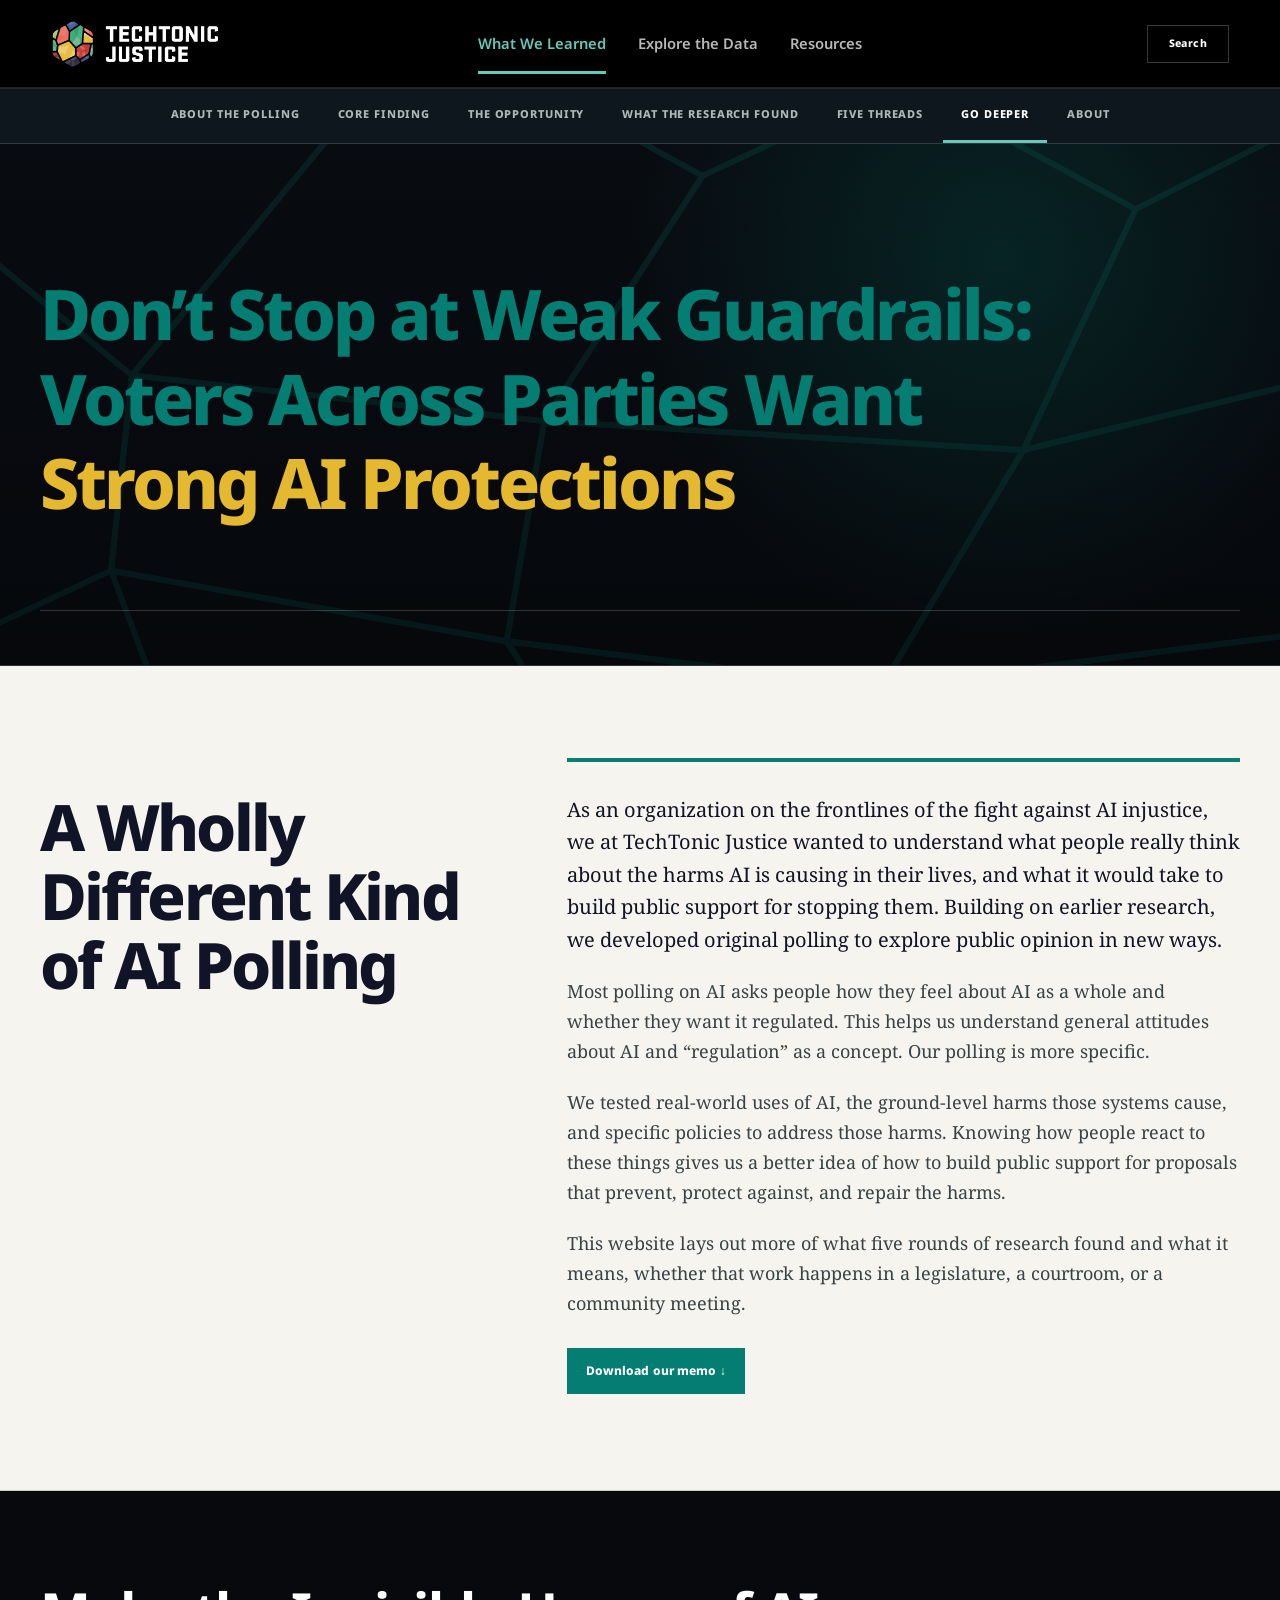
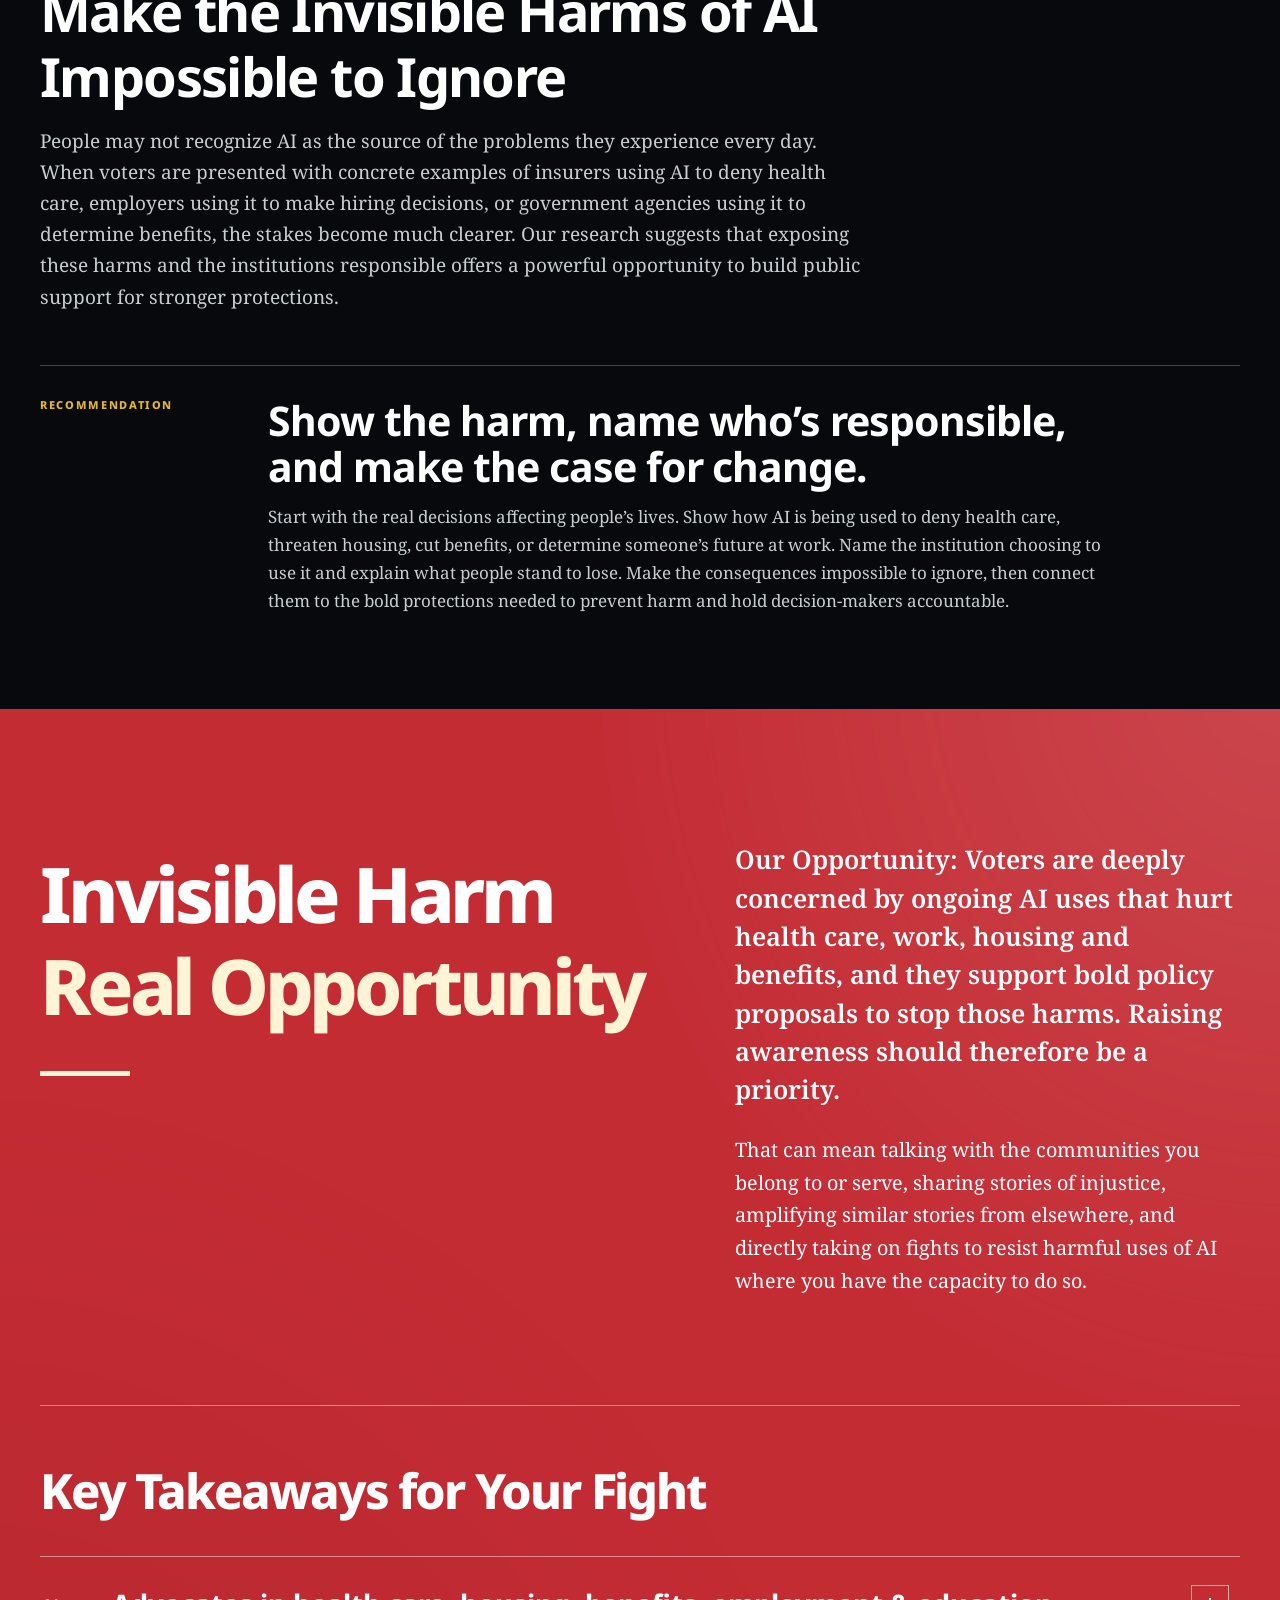
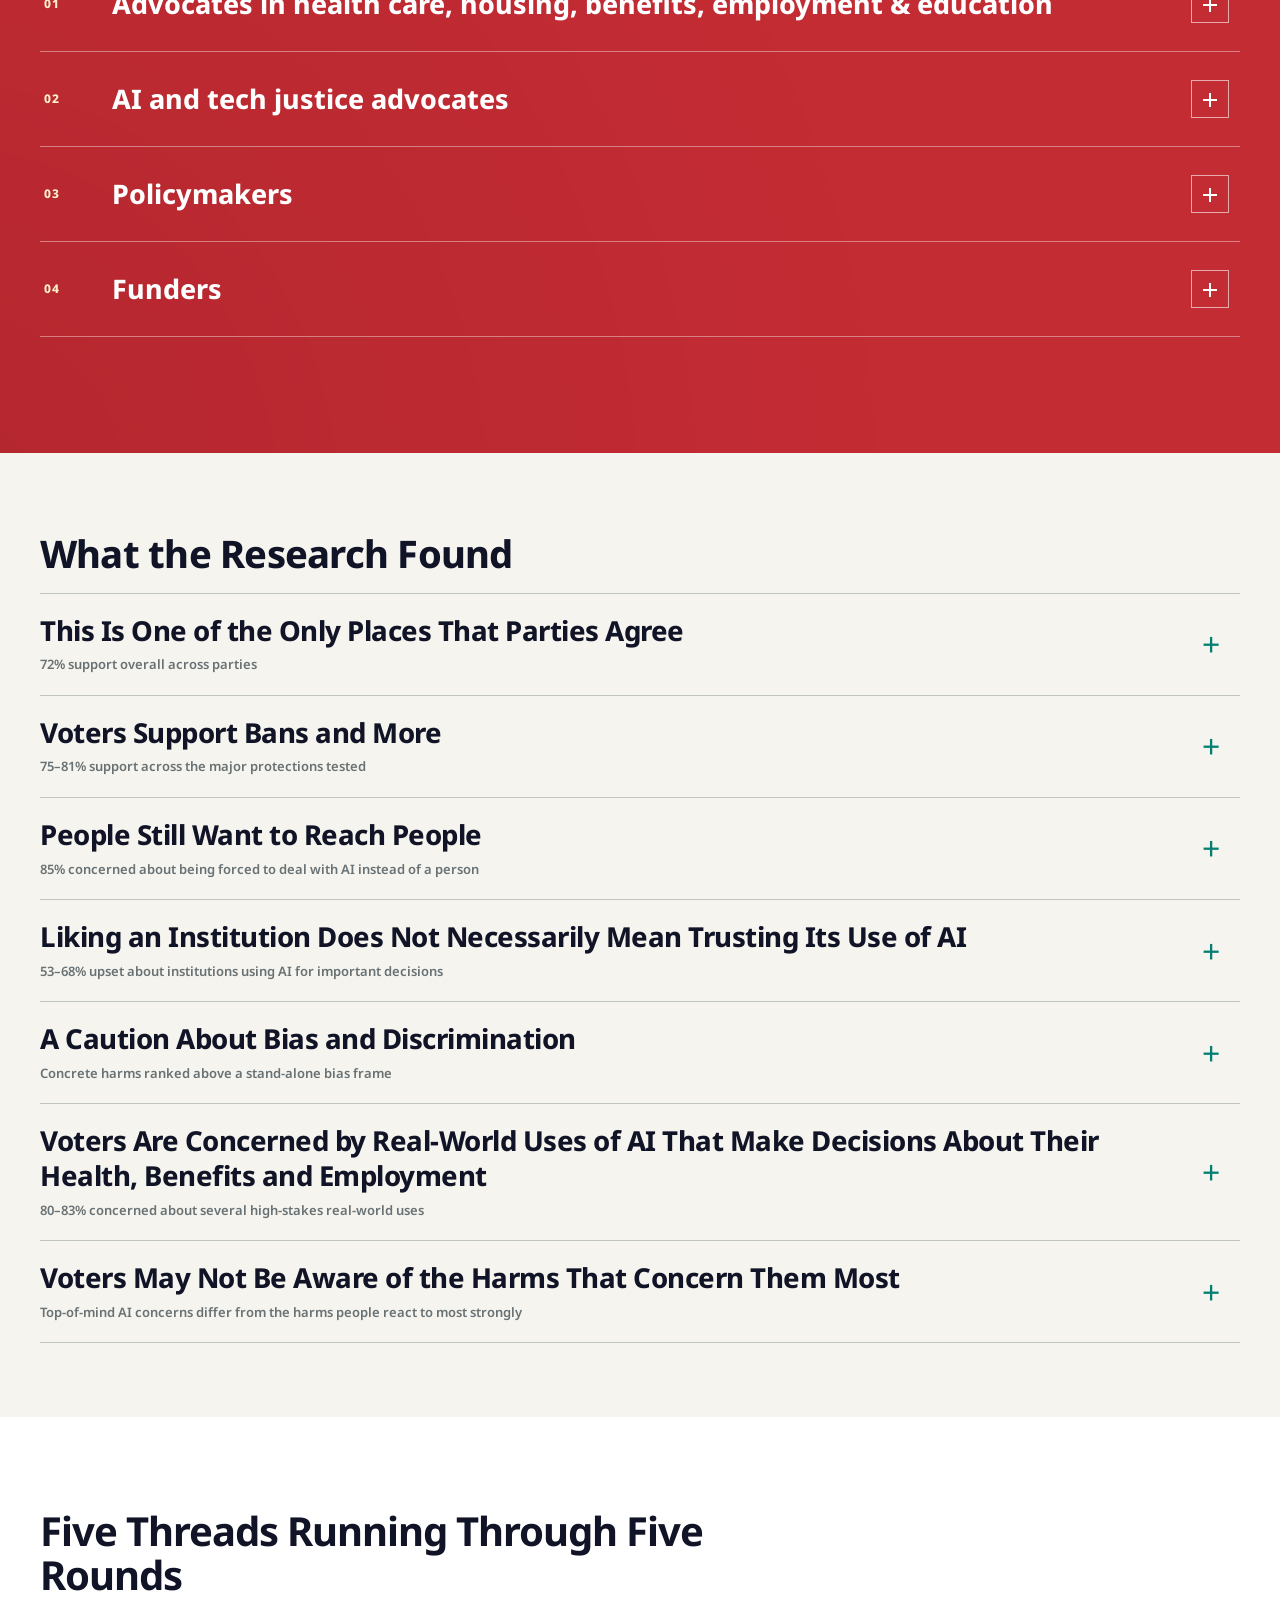
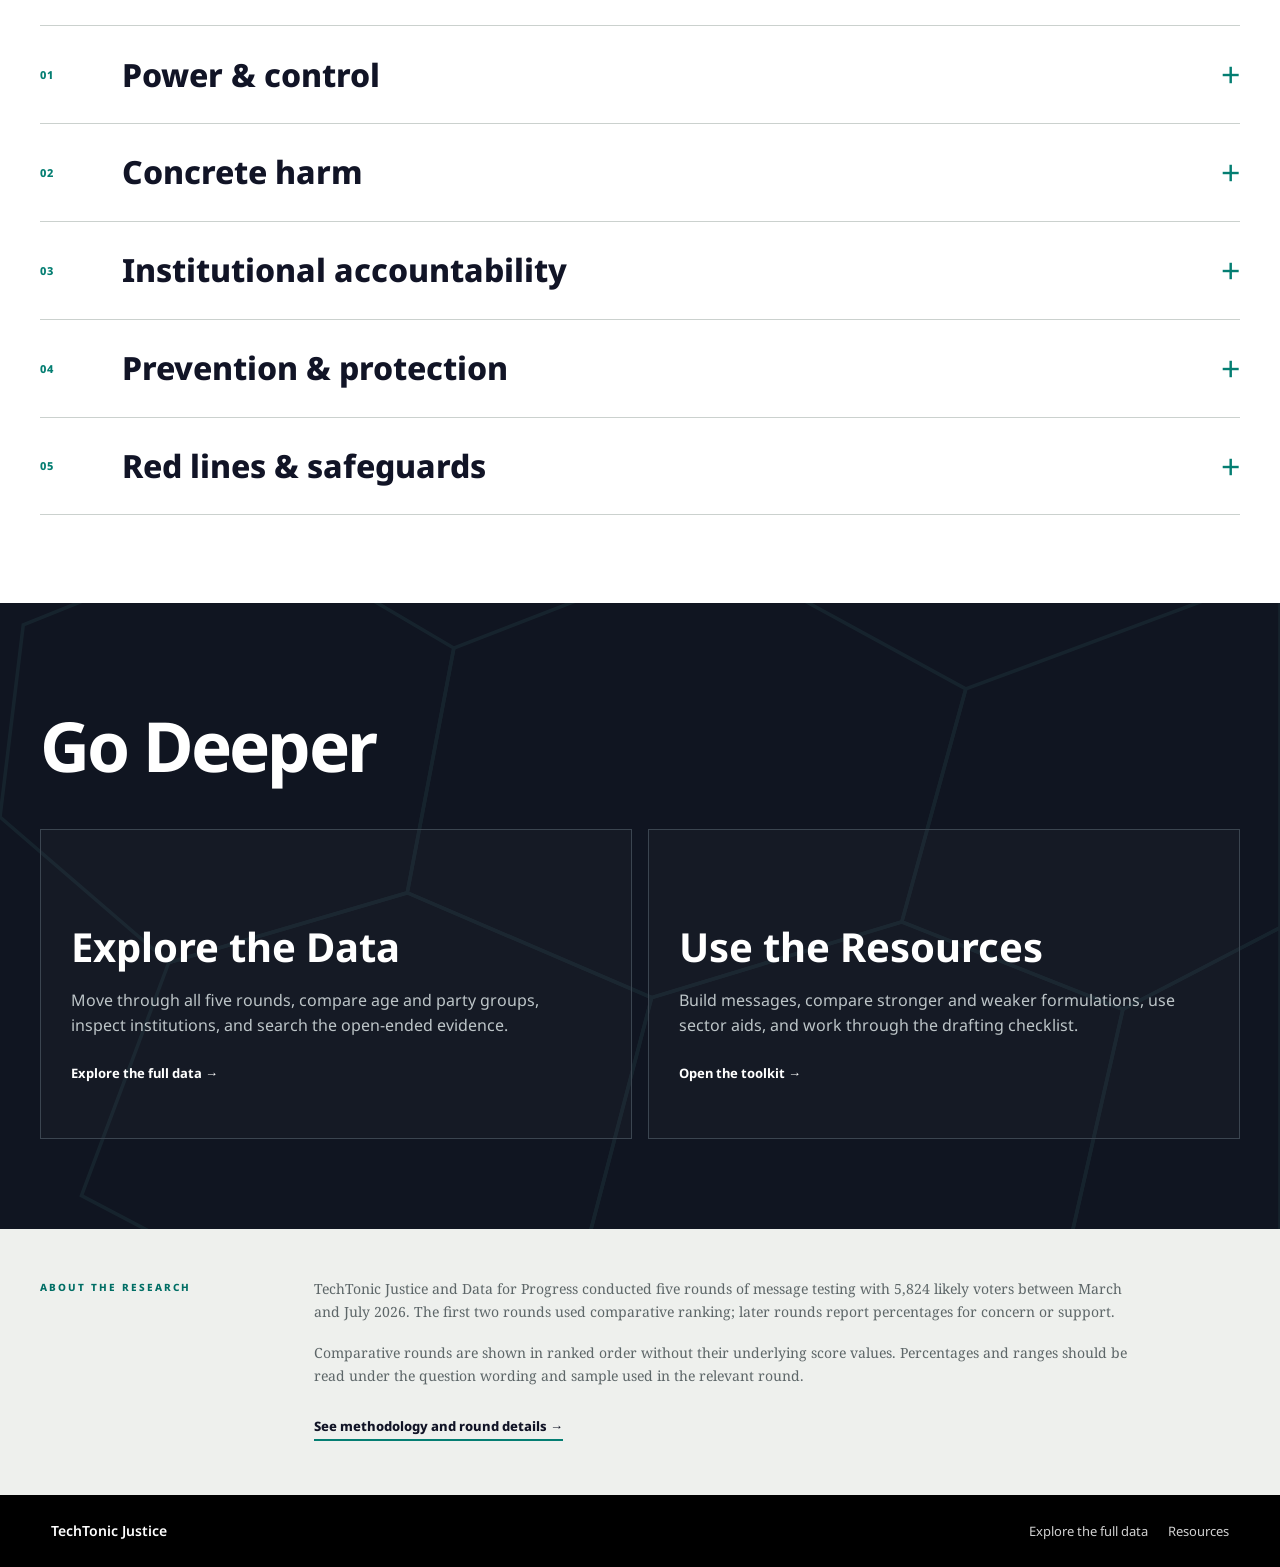
==== commit a60d881a: "Publish Round 5 separator and spacing correction" ====
--- a/index.html
+++ b/index.html
@@ -428,4 +428,4 @@
 window.addEventListener('hashchange',()=>navigate(location.hash.slice(1)));
 roundTo(4);render(true);navigate(location.hash.slice(1)||'tour');
 </script>
-<script src="resources.js?v=71"></script></body></html>+<script src="resources.js?v=72"></script></body></html>
